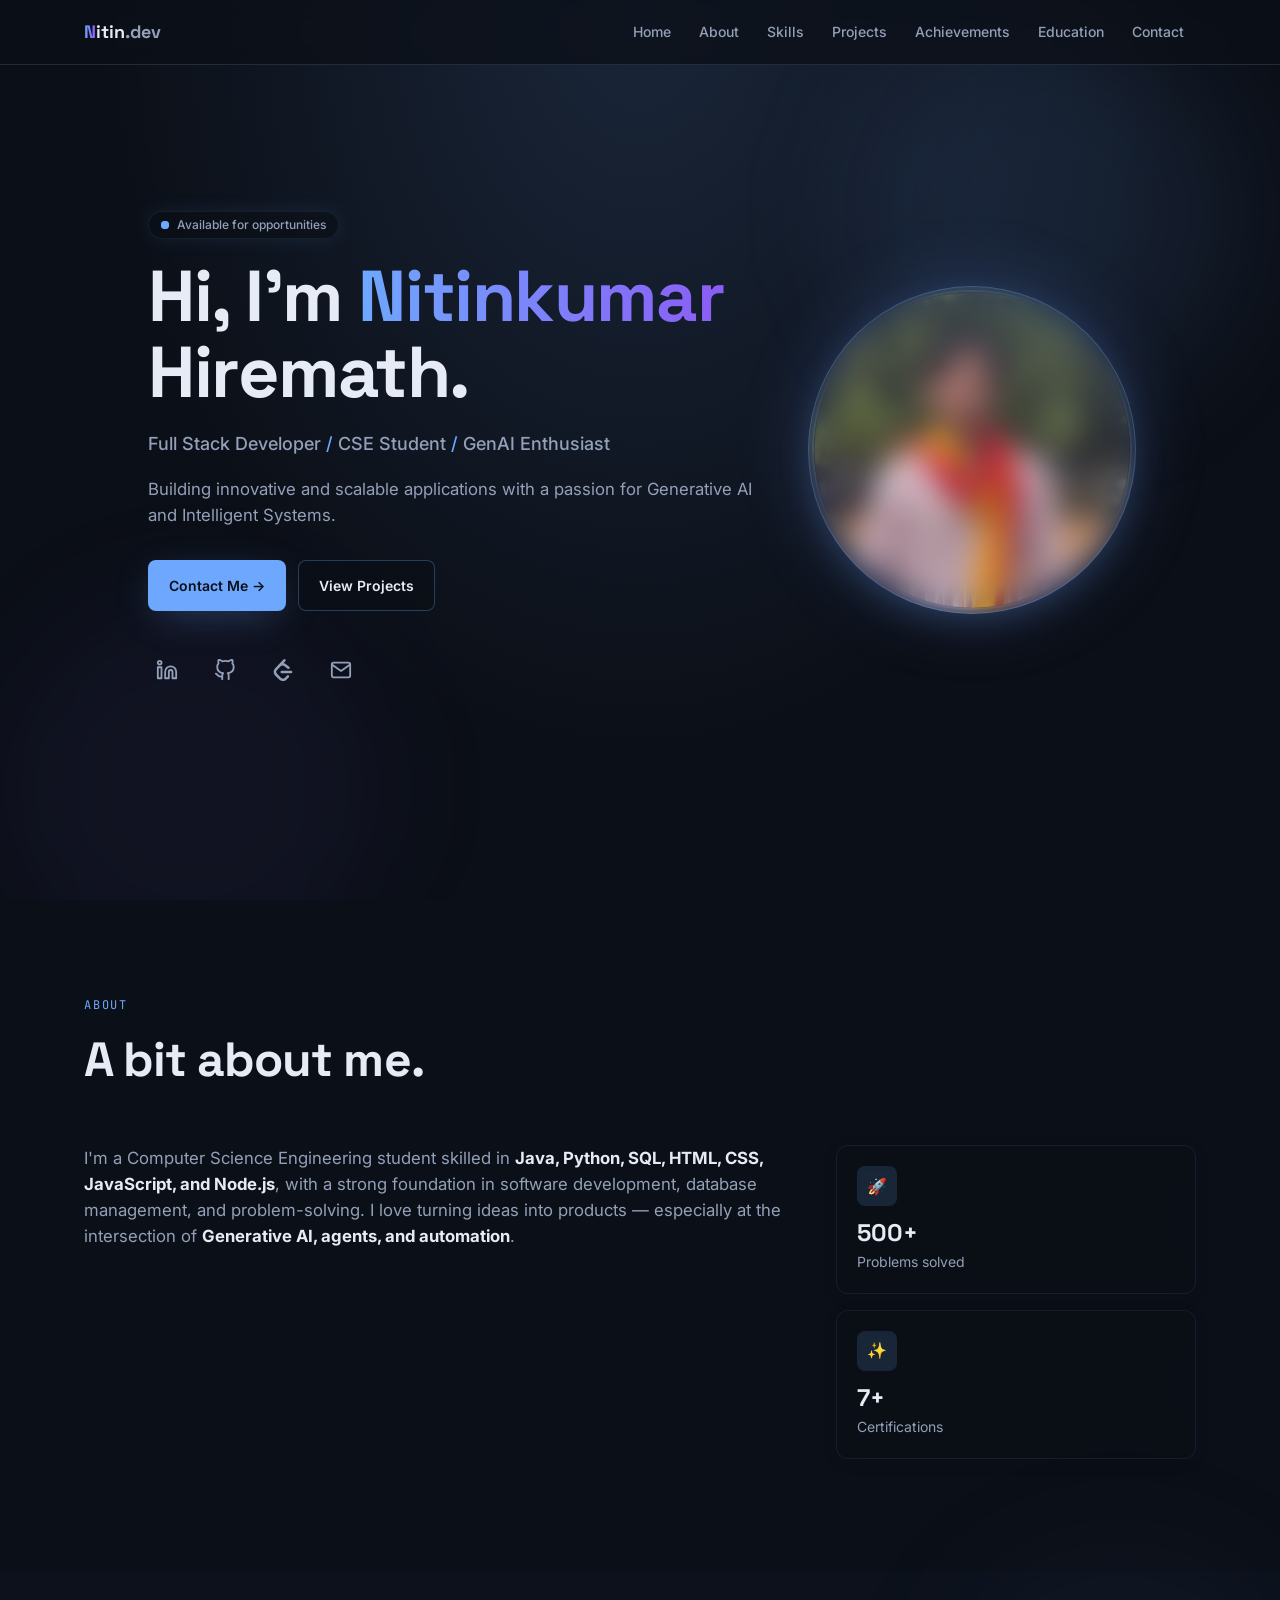
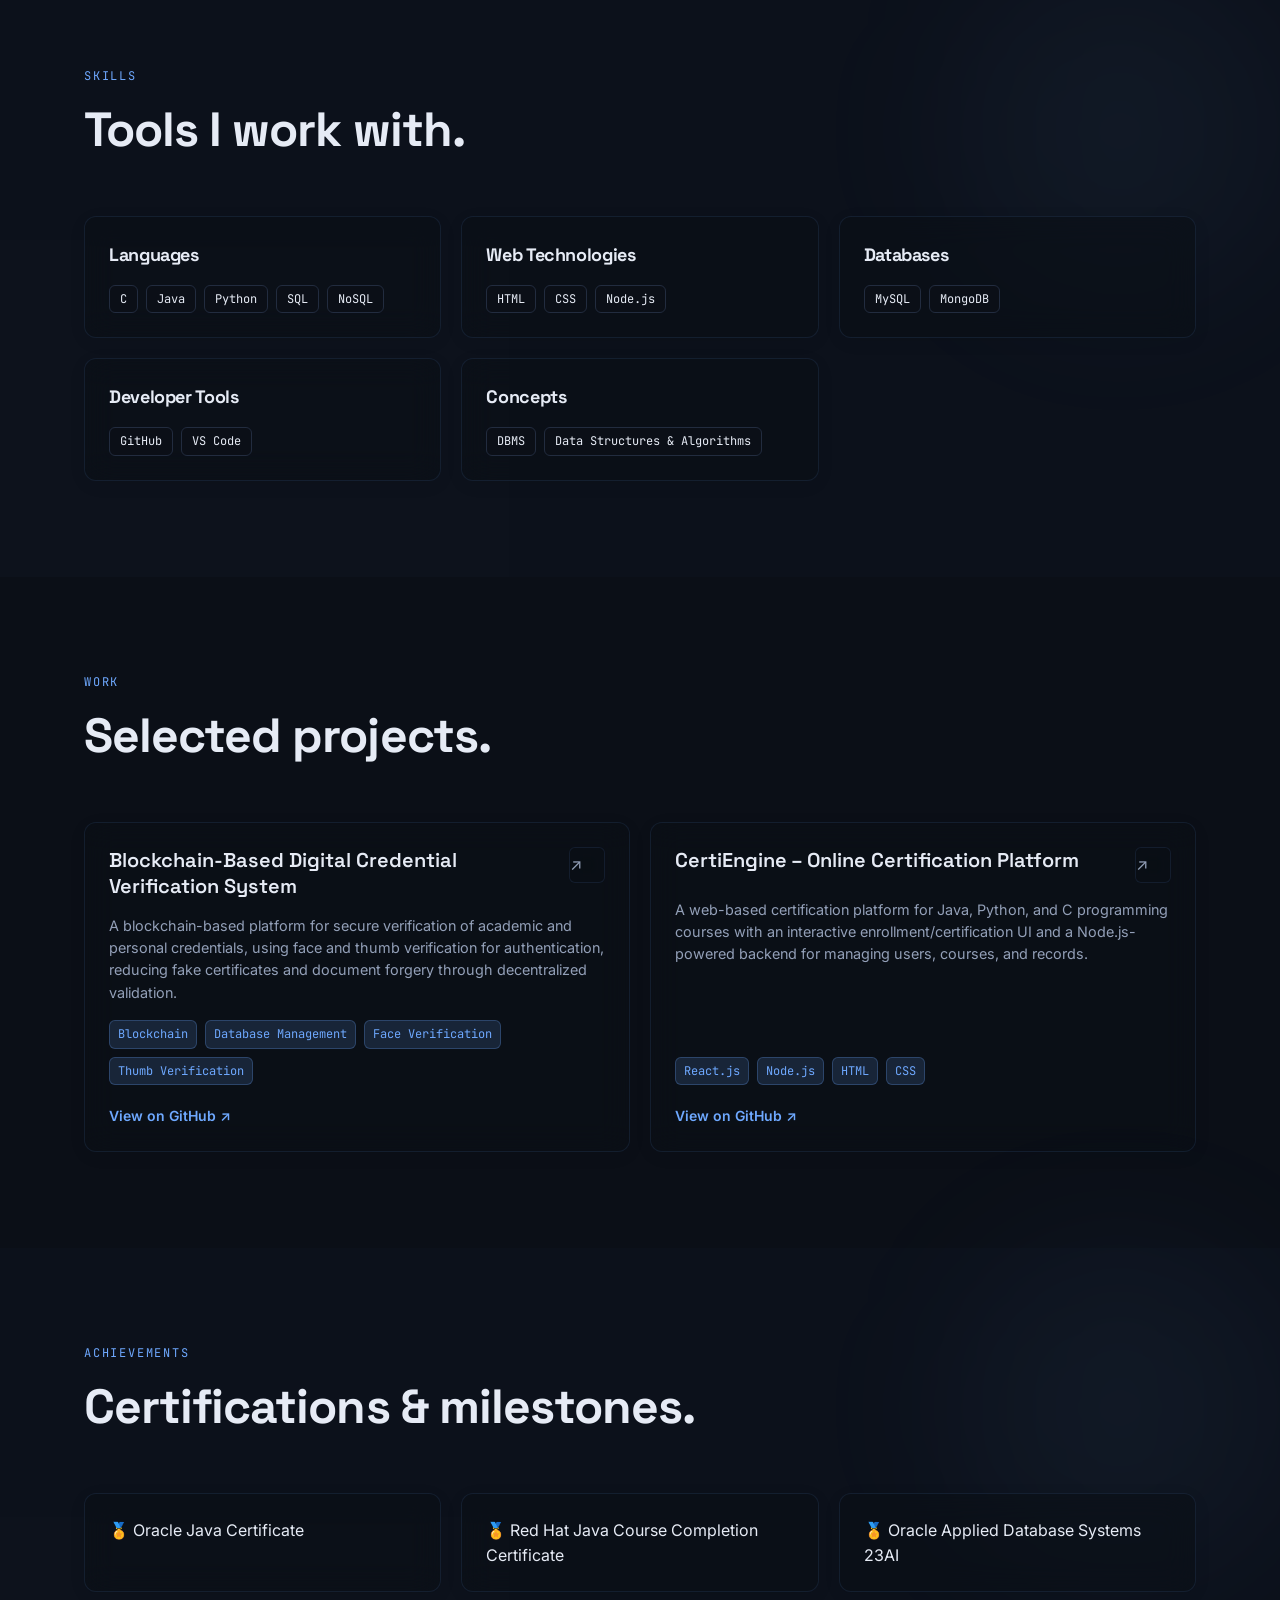
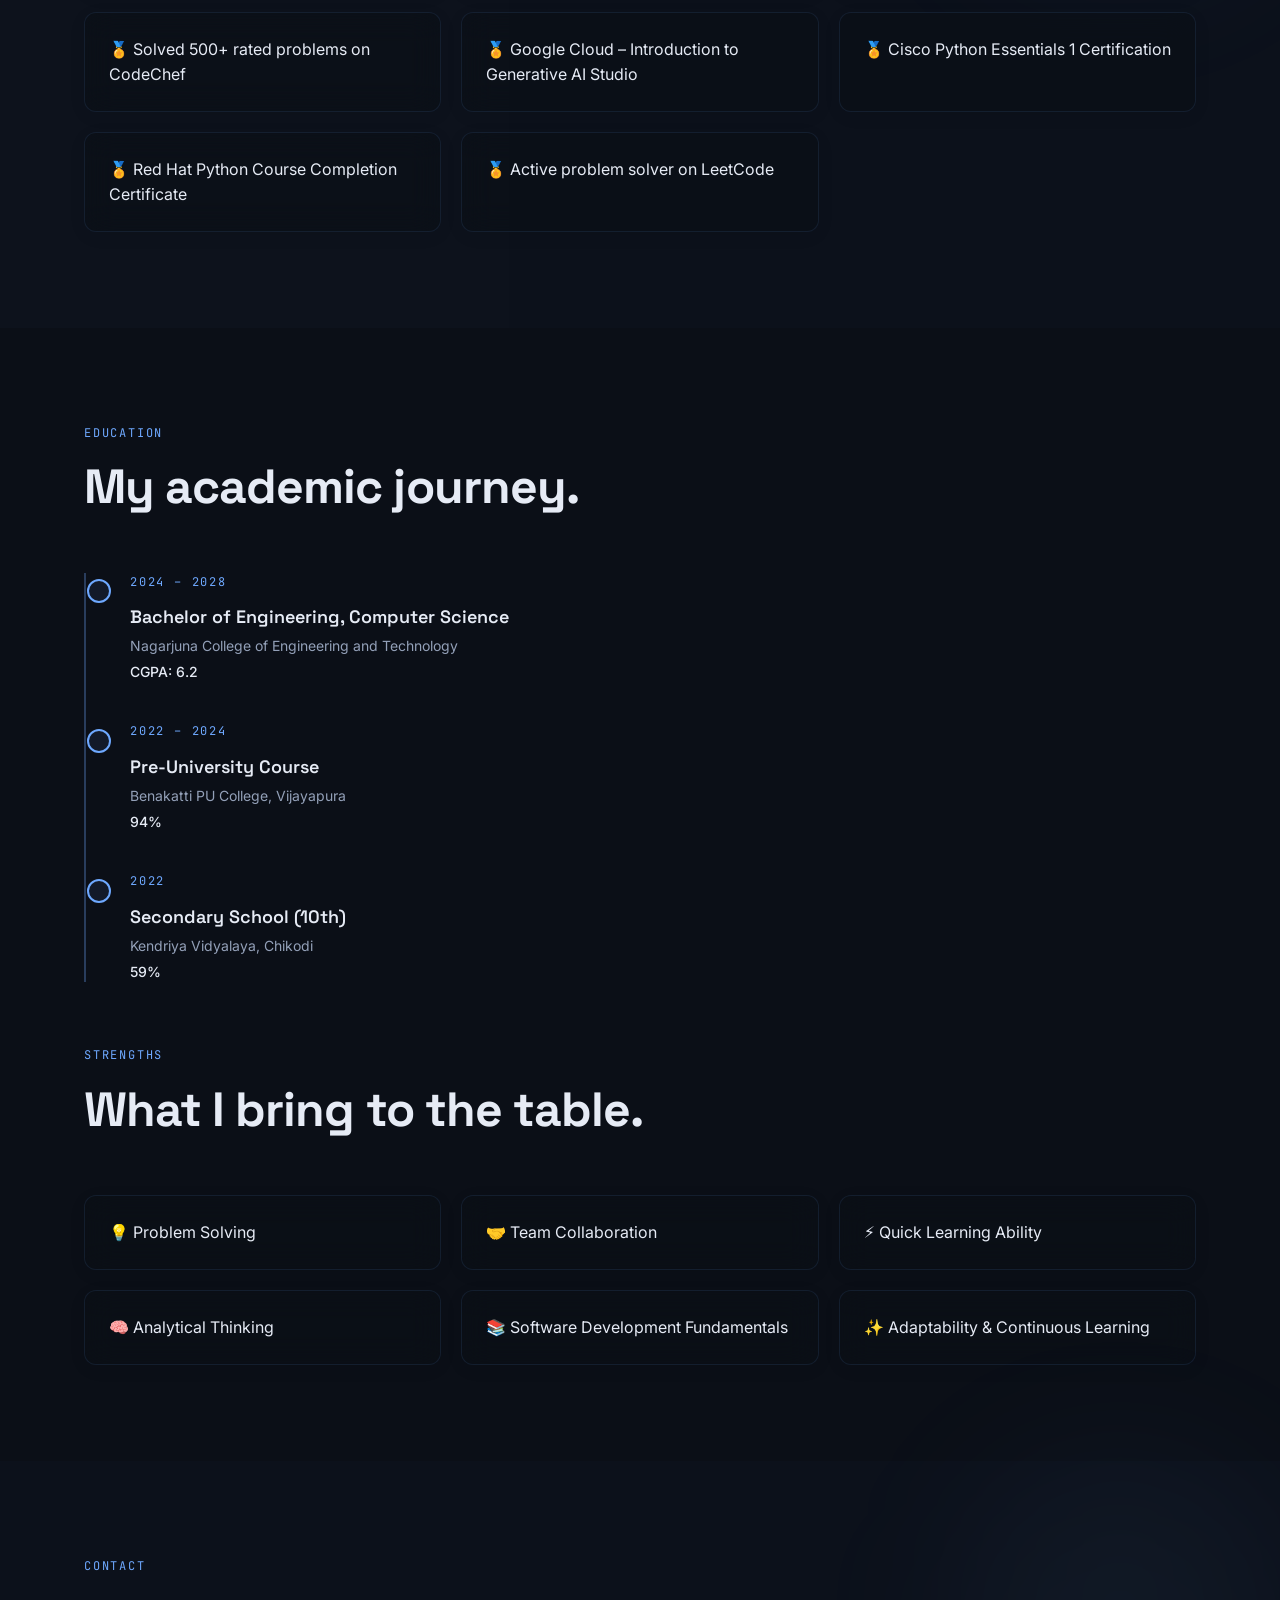
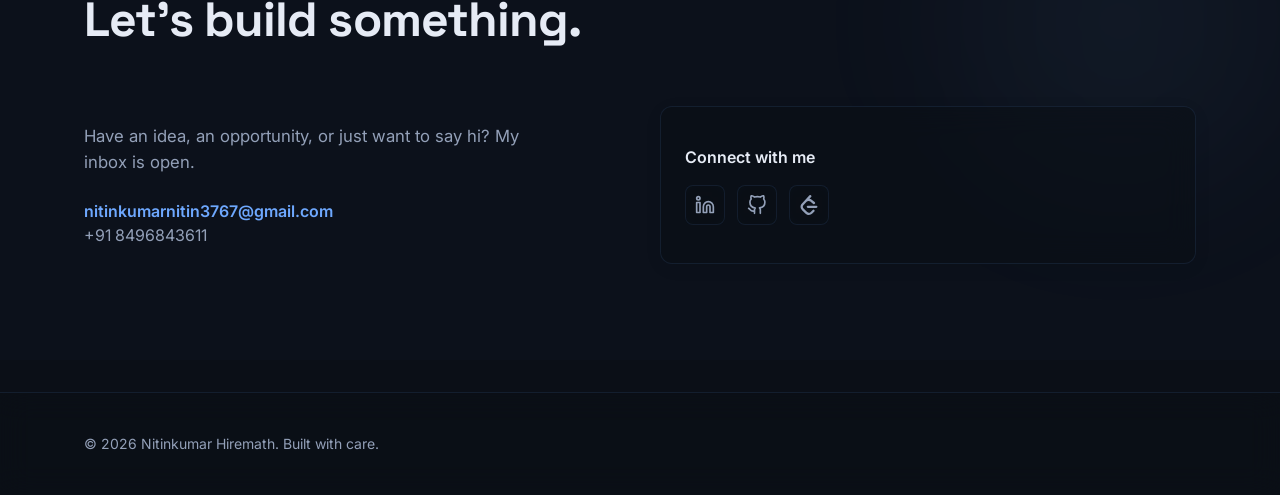
==== index.html @ bd5dca24 "Enhance index.html with premium glassmorphism and animations; consolidate to single static file" ====
<!doctype html>
<html lang="en">
<head>
<meta charset="utf-8" />
<meta name="viewport" content="width=device-width, initial-scale=1" />
<title>Nitinkumar Hiremath — Full Stack & GenAI Developer</title>
<meta name="description" content="Portfolio of Nitinkumar Hiremath: full stack developer, CSE student, building with Generative AI, AI agents, and automation." />
<meta name="author" content="Nitinkumar Hiremath" />
<meta property="og:title" content="Nitinkumar Hiremath — Full Stack & GenAI Developer" />
<meta property="og:description" content="Portfolio of Nitinkumar Hiremath: full stack developer, CSE student, building with Generative AI, AI agents, and automation." />
<meta property="og:type" content="website" />
<meta name="twitter:card" content="summary" />
<link rel="preconnect" href="https://fonts.googleapis.com" />
<link rel="preconnect" href="https://fonts.gstatic.com" crossorigin />
<link rel="stylesheet" href="https://fonts.googleapis.com/css2?family=Inter:wght@400;500;600;700&family=Space+Grotesk:wght@500;600;700&family=JetBrains+Mono:wght@400;500&display=swap" />
<script type="application/ld+json">
{"@context":"https://schema.org","@type":"Person","name":"Nitinkumar Hiremath","jobTitle":"Full Stack Developer","description":"Computer Science Engineering student and full stack developer passionate about Generative AI, AI agents, and automation.","sameAs":["https://github.com/1nc24cs146-cmyk","https://www.linkedin.com/in/nitin-kumar-701157381","https://leetcode.com/u/Nitin_810"]}
</script>
<style>
  :root{--bg:#0b0f17;--surface:#0f1521;--card:#131a28;--border:#222c3f;--text:#e6ebf5;--muted:#93a0b8;--primary:#6ea8fe;--primary-2:#8b5cf6;--shadow-glow:0 10px 40px -10px rgba(110,168,254,.35);--shadow-card:0 1px 2px rgba(0,0,0,.3), 0 4px 20px rgba(0,0,0,.25)}
  *{box-sizing:border-box}
  html,body{margin:0;padding:0;background:var(--bg);color:var(--text);font-family:'Inter',system-ui,sans-serif;line-height:1.55;-webkit-font-smoothing:antialiased}
  a{color:inherit;text-decoration:none}img{max-width:100%;display:block}
  .container{max-width:72rem;margin:0 auto;padding:0 1.25rem}
  .display{font-family:'Space Grotesk',sans-serif;letter-spacing:-.02em}
  .mono{font-family:'JetBrains Mono',monospace}
  .muted{color:var(--muted)}
  .gradient-text{background:linear-gradient(90deg,var(--primary),var(--primary-2));-webkit-background-clip:text;background-clip:text;color:transparent}

  /* ===== ANIMATIONS ===== */
  @keyframes fade-up{from{opacity:0;transform:translateY(20px)}to{opacity:1;transform:translateY(0)}}
  @keyframes slide-up{from{opacity:0;transform:translateY(30px)}to{opacity:1;transform:translateY(0)}}
  @keyframes scale-in{from{opacity:0;transform:scale(0.95)}to{opacity:1;transform:scale(1)}}
  @keyframes glow-pulse{0%,100%{box-shadow:0 10px 40px -10px rgba(110,168,254,0.35)}50%{box-shadow:0 10px 60px -5px rgba(110,168,254,0.5)}}
  @keyframes float{0%,100%{transform:translateY(0px)}50%{transform:translateY(-8px)}}
  @keyframes float-delayed{0%,100%{transform:translateY(0px) translateX(0px)}25%{transform:translateY(-6px) translateX(2px)}50%{transform:translateY(-12px) translateX(0px)}75%{transform:translateY(-6px) translateX(-2px)}}
  .animate-fade-up{animation:fade-up 0.6s ease-out both}
  .animate-slide-up{animation:slide-up 0.7s cubic-bezier(0.23,1,0.32,1) both}
  .animate-scale-in{animation:scale-in 0.5s cubic-bezier(0.23,1,0.32,1)}
  .animate-glow-pulse{animation:glow-pulse 3s ease-in-out infinite}
  .animate-float{animation:float 3s ease-in-out infinite}
  .animate-float-delayed{animation:float-delayed 4s ease-in-out infinite}

  /* ===== GLASSMORPHISM ===== */
  .glass-dark{background:rgba(11,15,23,0.6);backdrop-filter:blur(15px);border:1px solid rgba(110,168,254,0.1)}
  .glass-dark-lg{background:rgba(11,15,23,0.7);backdrop-filter:blur(25px);border:1px solid rgba(110,168,254,0.15)}
  .glass-primary-glow{background:rgba(110,168,254,0.08);backdrop-filter:blur(15px);border:1px solid rgba(110,168,254,0.25)}
  .glass-gradient{background:linear-gradient(135deg,rgba(110,168,254,0.1),rgba(139,92,246,0.05));backdrop-filter:blur(20px);border:1px solid rgba(110,168,254,0.15)}

  /* ===== STAGGER ===== */
  .stagger-1{animation:fade-up 0.6s ease-out 0.1s both}
  .stagger-2{animation:fade-up 0.6s ease-out 0.2s both}
  .stagger-3{animation:fade-up 0.6s ease-out 0.3s both}
  .stagger-4{animation:fade-up 0.6s ease-out 0.4s both}
  .stagger-5{animation:fade-up 0.6s ease-out 0.5s both}
  .stagger-6{animation:fade-up 0.6s ease-out 0.6s both}

  /* Nav */
  header.nav{position:fixed;top:0;left:0;right:0;z-index:50;backdrop-filter:blur(10px);background:rgba(11,15,23,.75);border-bottom:1px solid var(--border);transition:all 0.3s ease}
  header.nav.scrolled{background:rgba(11,15,23,.9);box-shadow:0 10px 40px -10px rgba(110,168,254,.2)}
  .nav-inner{display:flex;align-items:center;justify-content:space-between;height:4rem}
  .brand{font-family:'Space Grotesk',sans-serif;font-weight:700;font-size:1.125rem;transition:color 0.3s}
  .brand .dot{color:var(--muted)}
  nav.links{display:none;gap:.25rem}
  nav.links a{padding:.5rem .75rem;font-size:.875rem;font-weight:500;color:var(--muted);border-radius:.375rem;transition:all .2s}
  nav.links a:hover{color:var(--text);text-shadow:0 0 10px rgba(110,168,254,.3)}
  @media(min-width:768px){nav.links{display:flex}}

  /* Hero */
  section{padding:6rem 0}
  #home{position:relative;min-height:100vh;display:flex;align-items:center;padding-top:6rem;background:radial-gradient(ellipse at top,rgba(110,168,254,.15),transparent 60%);overflow:hidden}
  #home::before{content:"";position:absolute;top:20px;right:40px;width:24rem;height:24rem;background:rgba(110,168,254,.1);border-radius:50%;filter:blur(60px);animation:float 3s ease-in-out infinite}
  #home::after{content:"";position:absolute;bottom:-80px;left:0;width:24rem;height:24rem;background:rgba(139,92,246,.05);border-radius:50%;filter:blur(60px);animation:float-delayed 4s ease-in-out infinite}
  .hero-grid{display:grid;gap:2.5rem;align-items:center;grid-template-columns:1fr;position:relative;z-index:10}
  @media(min-width:768px){.hero-grid{grid-template-columns:1fr auto;gap:3.5rem}}
  .badge{display:inline-flex;align-items:center;gap:.5rem;border:1px solid rgba(110,168,254,.1);background:rgba(11,15,23,.6);padding:.25rem .75rem;border-radius:9999px;font-size:.75rem;font-weight:500;color:var(--muted);margin-bottom:1.25rem;backdrop-filter:blur(10px);box-shadow:0 0 20px rgba(110,168,254,.1);transition:all 0.3s}
  .badge:hover{border-color:rgba(110,168,254,.5);box-shadow:0 0 30px rgba(110,168,254,.2);color:var(--text)}
  .dot-pulse{position:relative;width:.5rem;height:.5rem;border-radius:9999px;background:var(--primary)}
  .dot-pulse::before{content:"";position:absolute;inset:0;border-radius:9999px;background:var(--primary);animation:ping 1.5s cubic-bezier(0,0,.2,1) infinite}
  @keyframes ping{75%,100%{transform:scale(2.5);opacity:0}}
  h1{font-family:'Space Grotesk',sans-serif;font-size:clamp(2.5rem,7vw,4.5rem);font-weight:700;line-height:1.05;letter-spacing:-.02em;margin:0;animation:slide-up 0.7s cubic-bezier(0.23,1,0.32,1) both}
  .tag{margin-top:1.25rem;font-size:1.125rem;color:var(--muted);font-weight:500;animation:fade-up 0.6s ease-out 0.1s both}
  .tag .sep{color:var(--primary)}
  .lede{margin-top:1rem;font-size:1.05rem;color:var(--muted);max-width:38rem;animation:fade-up 0.6s ease-out 0.2s both}
  .cta-row{margin-top:2rem;display:flex;flex-wrap:wrap;gap:.75rem;animation:fade-up 0.6s ease-out 0.3s both}
  .btn{display:inline-flex;align-items:center;gap:.5rem;padding:.85rem 1.25rem;border-radius:.5rem;font-size:.875rem;font-weight:600;transition:all 0.3s;border:1px solid transparent;cursor:pointer}
  .btn-primary{background:var(--primary);color:#0b0f17;box-shadow:var(--shadow-glow);backdrop-filter:blur(10px)}
  .btn-primary:hover{opacity:.9;transform:translateY(-2px);box-shadow:0 15px 50px -10px rgba(110,168,254,.4)}
  .btn-outline{border:1px solid rgba(110,168,254,.3);background:rgba(11,15,23,.6);color:var(--text);backdrop-filter:blur(15px);transition:all 0.3s}
  .btn-outline:hover{background:rgba(11,15,23,.8);border-color:rgba(110,168,254,.6);transform:translateY(-2px);box-shadow:0 0 20px rgba(110,168,254,.15)}
  .socials{margin-top:2.5rem;display:flex;gap:1.25rem;animation:fade-up 0.6s ease-out 0.4s both}
  .socials a{color:var(--muted);transition:all 0.3s;padding:0.5rem;border-radius:0.375rem;display:inline-flex}
  .socials a:hover{color:var(--primary);transform:scale(1.15);box-shadow:0 0 15px rgba(110,168,254,.3)}
  .portrait-wrap{position:relative;display:flex;justify-content:center;animation:float 3s ease-in-out infinite 0.2s}
  .portrait-wrap::before{content:"";position:absolute;inset:-1rem;border-radius:9999px;background:radial-gradient(circle,rgba(110,168,254,.3),rgba(139,92,246,.05));filter:blur(30px);animation:glow-pulse 3s ease-in-out infinite}
  .portrait-wrap::after{content:"";position:absolute;inset:-0.25rem;border-radius:9999px;background:rgba(110,168,254,.08);backdrop-filter:blur(15px);border:1px solid rgba(110,168,254,.25)}
  .portrait{position:relative;width:14rem;height:14rem;border-radius:9999px;object-fit:cover;border:2px solid rgba(110,168,254,.4);box-shadow:var(--shadow-glow);transition:all 0.3s}
  .portrait:hover{border-color:rgba(110,168,254,.7);box-shadow:0 15px 50px -10px rgba(110,168,254,.4)}
  @media(min-width:640px){.portrait{width:16rem;height:16rem}}
  @media(min-width:768px){.portrait{width:20rem;height:20rem}}

  /* Section heading */
  .eyebrow{font-family:'JetBrains Mono',monospace;font-size:.75rem;text-transform:uppercase;letter-spacing:.15em;color:var(--primary);margin:0 0 .5rem}
  h2{font-family:'Space Grotesk',sans-serif;font-size:clamp(1.75rem,4vw,3rem);font-weight:700;letter-spacing:-.02em;margin:0 0 3rem}

  /* Cards / grids */
  .card{border:1px solid rgba(110,168,254,.1);background:rgba(11,15,23,.6);backdrop-filter:blur(15px);border-radius:.75rem;padding:1.5rem;box-shadow:0 4px 20px -4px rgba(0,0,0,.1);transition:all 0.3s}
  .card:hover{transform:translateY(-4px);box-shadow:0 15px 50px -10px rgba(110,168,254,.2);border-color:rgba(110,168,254,.4);background:rgba(11,15,23,.8)}
  .grid{display:grid;gap:1.25rem}
  .grid-2{grid-template-columns:1fr}
  .grid-3{grid-template-columns:1fr}
  @media(min-width:640px){.grid-3{grid-template-columns:1fr 1fr}}
  @media(min-width:1024px){.grid-3{grid-template-columns:1fr 1fr 1fr}}
  @media(min-width:768px){.grid-2{grid-template-columns:1fr 1fr}}
  .about-grid{display:grid;gap:2rem;grid-template-columns:1fr}
  @media(min-width:768px){.about-grid{grid-template-columns:2fr 1fr}}

  .alt{background:rgba(110,168,254,.02);position:relative}
  .alt::before{content:"";position:absolute;top:0;right:0;width:20rem;height:20rem;background:rgba(110,168,254,.05);border-radius:50%;filter:blur(80px);pointer-events:none}
  .stat{border:1px solid rgba(110,168,254,.1);background:rgba(11,15,23,.6);backdrop-filter:blur(15px);border-radius:.75rem;padding:1.25rem;box-shadow:0 4px 20px -4px rgba(0,0,0,.1);margin-bottom:1rem;transition:all 0.3s}
  .stat:hover{transform:translateY(-2px);border-color:rgba(110,168,254,.3);box-shadow:0 10px 30px -5px rgba(110,168,254,.15)}
  .stat-num{font-family:'Space Grotesk',sans-serif;font-size:1.5rem;font-weight:700}
  .icon-box{display:inline-flex;width:2.5rem;height:2.5rem;align-items:center;justify-content:center;border-radius:.5rem;background:rgba(110,168,254,.15);color:var(--primary);margin-bottom:.5rem;transition:all 0.3s}
  .stat:hover .icon-box{transform:scale(1.1);box-shadow:0 0 15px rgba(110,168,254,.3)}
  .chip-row{display:flex;flex-wrap:wrap;gap:.5rem;margin-top:1rem}
  .chip{border:1px solid var(--border);background:var(--bg);padding:.25rem .625rem;border-radius:.375rem;font-family:'JetBrains Mono',monospace;font-size:.75rem;transition:all 0.2s}
  .chip:hover{border-color:rgba(110,168,254,.5);background:rgba(110,168,254,.05)}
  .chip-primary{background:rgba(110,168,254,.15);color:var(--primary);border:1px solid rgba(110,168,254,.25);padding:.25rem .5rem;border-radius:.375rem;font-family:'JetBrains Mono',monospace;font-size:.75rem;transition:all 0.2s}
  .chip-primary:hover{background:rgba(110,168,254,.25);border-color:rgba(110,168,254,.5);transform:scale(1.05)}

  /* Projects */
  .project{display:flex;flex-direction:column;height:100%}
  .project h3{margin:0;font-family:'Space Grotesk',sans-serif;font-size:1.25rem;font-weight:600;line-height:1.3;transition:color 0.3s}
  .card:hover .project h3{color:var(--primary)}
  .project p{color:var(--muted);font-size:.9rem;margin:1rem 0;flex:1}
  .project-header{display:flex;justify-content:space-between;gap:1rem;align-items:flex-start}
  .icon-btn{display:inline-flex;width:2.25rem;height:2.25rem;align-items:center;justify-center;border:1px solid rgba(110,168,254,.1);border-radius:.375rem;color:var(--muted);transition:all 0.3s;flex-shrink:0;background:rgba(11,15,23,.6);backdrop-filter:blur(10px)}
  .icon-btn:hover{color:var(--primary);border-color:rgba(110,168,254,.5);transform:scale(1.15);box-shadow:0 0 15px rgba(110,168,254,.2)}
  .link-out{margin-top:1.25rem;display:inline-flex;align-items:center;gap:.375rem;color:var(--primary);font-weight:600;font-size:.875rem;transition:all 0.3s}
  .link-out:hover{gap:.75rem;text-shadow:0 0 10px rgba(110,168,254,.3)}

  /* Timeline */
  ol.timeline{list-style:none;padding:0 0 0 .75rem;margin:0;border-left:2px solid rgba(110,168,254,.3);transition:border-color 0.3s}
  ol.timeline li{padding-left:2rem;position:relative;margin-bottom:2.5rem;animation:fade-up 0.6s ease-out both}
  ol.timeline li::before{content:"";position:absolute;left:-11px;top:.4rem;width:1.25rem;height:1.25rem;border-radius:9999px;background:rgba(110,168,254,.08);backdrop-filter:blur(10px);border:2px solid var(--primary);box-shadow:var(--shadow-glow);transition:all 0.3s}
  ol.timeline li:hover::before{transform:scale(1.2);box-shadow:0 0 20px rgba(110,168,254,.4)}
  .period{font-family:'JetBrains Mono',monospace;font-size:.75rem;text-transform:uppercase;letter-spacing:.15em;color:var(--primary)}
  ol.timeline h3{margin:.25rem 0;font-family:'Space Grotesk',sans-serif;font-size:1.125rem;font-weight:600;transition:color 0.3s}
  ol.timeline li:hover h3{color:var(--primary)}

  /* Contact */
  .contact-grid{display:grid;gap:2.5rem;grid-template-columns:1fr}
  @media(min-width:768px){.contact-grid{grid-template-columns:1fr 1fr}}
  .field{margin-bottom:1rem}
  .field label{display:block;font-size:.875rem;font-weight:500;margin-bottom:.375rem}
  .field input,.field textarea{width:100%;padding:.625rem .75rem;border:1px solid rgba(110,168,254,.1);border-radius:.375rem;background:rgba(11,15,23,.6);color:var(--text);font:inherit;font-size:.875rem;outline:none;transition:all 0.3s;backdrop-filter:blur(10px)}
  .field input:focus,.field textarea:focus{border-color:rgba(110,168,254,.5);box-shadow:0 0 0 3px rgba(110,168,254,.2);background:rgba(11,15,23,.8)}
  .field textarea{resize:none;min-height:6rem}
  .icon-links{display:flex;gap:.75rem;margin-top:2rem;flex-wrap:wrap}
  .icon-links a{display:inline-flex;width:2.5rem;height:2.5rem;align-items:center;justify-content:center;border:1px solid rgba(110,168,254,.1);border-radius:.5rem;color:var(--muted);transition:all 0.3s;background:rgba(11,15,23,.6);backdrop-filter:blur(10px)}
  .icon-links a:hover{color:var(--primary);border-color:rgba(110,168,254,.5);transform:scale(1.15);box-shadow:0 0 20px rgba(110,168,254,.2)}

  footer{border-top:1px solid rgba(110,168,254,.1);padding:2.5rem 0;margin-top:2rem;background:rgba(11,15,23,.6);backdrop-filter:blur(15px);transition:all 0.3s}
  .foot{display:flex;flex-direction:column;gap:1rem;align-items:center;justify-content:space-between}
  @media(min-width:640px){.foot{flex-direction:row}}
</style>
</head>
<body>

<header class="nav">
  <div class="container nav-inner">
    <a href="#home" class="brand"><span class="gradient-text">N</span>itin<span class="muted">.dev</span></a>
    <nav class="links">
      <a href="#home">Home</a>
      <a href="#about">About</a>
      <a href="#skills">Skills</a>
      <a href="#projects">Projects</a>
      <a href="#achievements">Achievements</a>
      <a href="#education">Education</a>
      <a href="#contact">Contact</a>
    </nav>
  </div>
</header>

<main>

<!-- HERO -->
<section id="home">
  <div class="container hero-grid">
    <div>
      <div class="badge"><span class="dot-pulse"></span> Available for opportunities</div>
      <h1 class="display">Hi, I'm <span class="gradient-text">Nitinkumar</span><br />Hiremath.</h1>
      <p class="tag">Full Stack Developer <span class="sep">/</span> CSE Student <span class="sep">/</span> GenAI Enthusiast</p>
      <p class="lede">Building innovative and scalable applications with a passion for Generative AI and Intelligent Systems.</p>
      <div class="cta-row">
        <a class="btn btn-primary" href="#contact">Contact Me →</a>
        <a class="btn btn-outline" href="#projects">View Projects</a>
      </div>
      <div class="socials">
        <a href="https://www.linkedin.com/in/nitin-kumar-701157381" target="_blank" rel="noopener" aria-label="LinkedIn"><svg width="22" height="22" viewBox="0 0 24 24" fill="none" stroke="currentColor" stroke-width="2" stroke-linecap="round" stroke-linejoin="round"><path d="M16 8a6 6 0 0 1 6 6v7h-4v-7a2 2 0 0 0-4 0v7h-4v-7a6 6 0 0 1 6-6z"/><rect x="2" y="9" width="4" height="12"/><circle cx="4" cy="4" r="2"/></svg></a>
        <a href="https://github.com/1nc24cs146-cmyk" target="_blank" rel="noopener" aria-label="GitHub"><svg width="22" height="22" viewBox="0 0 24 24" fill="none" stroke="currentColor" stroke-width="2" stroke-linecap="round" stroke-linejoin="round"><path d="M9 19c-5 1.5-5-2.5-7-3m14 6v-3.87a3.37 3.37 0 0 0-.94-2.61c3.14-.35 6.44-1.54 6.44-7A5.44 5.44 0 0 0 20 4.77 5.07 5.07 0 0 0 19.91 1S18.73.65 16 2.48a13.38 13.38 0 0 0-7 0C6.27.65 5.09 1 5.09 1A5.07 5.07 0 0 0 5 4.77a5.44 5.44 0 0 0-1.5 3.78c0 5.42 3.3 6.61 6.44 7A3.37 3.37 0 0 0 9 18.13V22"/></svg></a>
        <a href="https://leetcode.com/u/Nitin_810" target="_blank" rel="noopener" aria-label="LeetCode"><svg width="22" height="22" viewBox="0 0 24 24" fill="currentColor"><path d="M13.483 0a1.374 1.374 0 0 0-.961.438L7.116 6.226l-3.854 4.126a5.266 5.266 0 0 0-1.209 2.104 5.35 5.35 0 0 0-.125.513 5.527 5.527 0 0 0 .062 2.362 5.83 5.83 0 0 0 .349 1.017 5.938 5.938 0 0 0 1.271 1.818l4.277 4.193.039.038c2.248 2.165 5.852 2.133 8.063-.074l2.396-2.392c.54-.54.54-1.414.003-1.955a1.378 1.378 0 0 0-1.951-.003l-2.396 2.392a3.021 3.021 0 0 1-4.205.038l-.02-.019-4.276-4.193c-.652-.64-.972-1.469-.948-2.263a2.68 2.68 0 0 1 .066-.523 2.545 2.545 0 0 1 .619-1.164L9.13 8.114c1.058-1.134 3.204-1.27 4.43-.278l3.501 2.831c.593.48 1.461.387 1.94-.207a1.384 1.384 0 0 0-.207-1.943l-3.5-2.831c-.8-.647-1.766-1.045-2.774-1.202l2.015-2.158A1.384 1.384 0 0 0 13.483 0zm-2.866 12.815a1.38 1.38 0 0 0-1.38 1.382 1.38 1.38 0 0 0 1.38 1.382H20.79a1.38 1.38 0 0 0 1.38-1.382 1.38 1.38 0 0 0-1.38-1.382z"/></svg></a>
        <a href="mailto:nitinkumarnitin3767@gmail.com" aria-label="Email"><svg width="22" height="22" viewBox="0 0 24 24" fill="none" stroke="currentColor" stroke-width="2" stroke-linecap="round" stroke-linejoin="round"><path d="M4 4h16c1.1 0 2 .9 2 2v12c0 1.1-.9 2-2 2H4c-1.1 0-2-.9-2-2V6c0-1.1.9-2 2-2z"/><polyline points="22,6 12,13 2,6"/></svg></a>
      </div>
    </div>
    <div class="portrait-wrap">
      <img class="portrait" src="assets/nitin-portrait.jpeg" alt="Portrait of Nitinkumar Hiremath" width="320" height="320" />
    </div>
  </div>
</section>

<!-- ABOUT -->
<section id="about">
  <div class="container">
    <p class="eyebrow">About</p><h2>A bit about me.</h2>
    <div class="about-grid">
      <p style="font-size:1.05rem;color:var(--muted);margin:0">I'm a Computer Science Engineering student skilled in <strong style="color:var(--text)">Java, Python, SQL, HTML, CSS, JavaScript, and Node.js</strong>, with a strong foundation in software development, database management, and problem-solving. I love turning ideas into products — especially at the intersection of <strong style="color:var(--text)">Generative AI, agents, and automation</strong>.</p>
      <div>
        <div class="stat stagger-1"><div class="icon-box">🚀</div><div class="stat-num">500+</div><div class="muted" style="font-size:.875rem">Problems solved</div></div>
        <div class="stat stagger-2"><div class="icon-box">✨</div><div class="stat-num">7+</div><div class="muted" style="font-size:.875rem">Certifications</div></div>
      </div>
    </div>
  </div>
</section>

<!-- SKILLS -->
<section id="skills" class="alt">
  <div class="container">
    <p class="eyebrow">Skills</p><h2>Tools I work with.</h2>
    <div class="grid grid-3">
      <div class="card stagger-1"><h3 class="display" style="margin:0 0 1rem;font-size:1.125rem">Languages</h3><div class="chip-row" style="margin:0"><span class="chip">C</span><span class="chip">Java</span><span class="chip">Python</span><span class="chip">SQL</span><span class="chip">NoSQL</span></div></div>
      <div class="card stagger-2"><h3 class="display" style="margin:0 0 1rem;font-size:1.125rem">Web Technologies</h3><div class="chip-row" style="margin:0"><span class="chip">HTML</span><span class="chip">CSS</span><span class="chip">Node.js</span></div></div>
      <div class="card stagger-3"><h3 class="display" style="margin:0 0 1rem;font-size:1.125rem">Databases</h3><div class="chip-row" style="margin:0"><span class="chip">MySQL</span><span class="chip">MongoDB</span></div></div>
      <div class="card stagger-4"><h3 class="display" style="margin:0 0 1rem;font-size:1.125rem">Developer Tools</h3><div class="chip-row" style="margin:0"><span class="chip">GitHub</span><span class="chip">VS Code</span></div></div>
      <div class="card stagger-5"><h3 class="display" style="margin:0 0 1rem;font-size:1.125rem">Concepts</h3><div class="chip-row" style="margin:0"><span class="chip">DBMS</span><span class="chip">Data Structures &amp; Algorithms</span></div></div>
    </div>
  </div>
</section>

<!-- PROJECTS -->
<section id="projects">
  <div class="container">
    <p class="eyebrow">Work</p><h2>Selected projects.</h2>
    <div class="grid grid-2">
      <article class="card project stagger-1">
        <div class="project-header">
          <h3>Blockchain-Based Digital Credential Verification System</h3>
          <a class="icon-btn" href="https://github.com/1nc24cs146-cmyk" target="_blank" rel="noopener" aria-label="GitHub">↗</a>
        </div>
        <p>A blockchain-based platform for secure verification of academic and personal credentials, using face and thumb verification for authentication, reducing fake certificates and document forgery through decentralized validation.</p>
        <div class="chip-row" style="margin:0"><span class="chip-primary">Blockchain</span><span class="chip-primary">Database Management</span><span class="chip-primary">Face Verification</span><span class="chip-primary">Thumb Verification</span></div>
        <a class="link-out" href="https://github.com/1nc24cs146-cmyk" target="_blank" rel="noopener">View on GitHub ↗</a>
      </article>
      <article class="card project stagger-2">
        <div class="project-header">
          <h3>CertiEngine – Online Certification Platform</h3>
          <a class="icon-btn" href="https://github.com/1nc24cs146-cmyk" target="_blank" rel="noopener" aria-label="GitHub">↗</a>
        </div>
        <p>A web-based certification platform for Java, Python, and C programming courses with an interactive enrollment/certification UI and a Node.js-powered backend for managing users, courses, and records.</p>
        <div class="chip-row" style="margin:0"><span class="chip-primary">React.js</span><span class="chip-primary">Node.js</span><span class="chip-primary">HTML</span><span class="chip-primary">CSS</span></div>
        <a class="link-out" href="https://github.com/1nc24cs146-cmyk" target="_blank" rel="noopener">View on GitHub ↗</a>
      </article>
    </div>
  </div>
</section>

<!-- ACHIEVEMENTS -->
<section id="achievements" class="alt">
  <div class="container">
    <p class="eyebrow">Achievements</p><h2>Certifications &amp; milestones.</h2>
    <div class="grid grid-3">
      <div class="card stagger-1">🏅 Oracle Java Certificate</div>
      <div class="card stagger-2">🏅 Red Hat Java Course Completion Certificate</div>
      <div class="card stagger-3">🏅 Oracle Applied Database Systems 23AI</div>
      <div class="card stagger-4">🏅 Solved 500+ rated problems on CodeChef</div>
      <div class="card stagger-5">🏅 Google Cloud – Introduction to Generative AI Studio</div>
      <div class="card stagger-6">🏅 Cisco Python Essentials 1 Certification</div>
      <div class="card stagger-1">🏅 Red Hat Python Course Completion Certificate</div>
      <a class="card stagger-2" href="https://leetcode.com/u/Nitin_810" target="_blank" rel="noopener">🏅 Active problem solver on LeetCode</a>
    </div>
  </div>
</section>

<!-- EDUCATION -->
<section id="education">
  <div class="container">
    <p class="eyebrow">Education</p><h2>My academic journey.</h2>
    <ol class="timeline">
      <li><p class="period">2024 – 2028</p><h3>Bachelor of Engineering, Computer Science</h3><p class="muted" style="margin:.25rem 0;font-size:.875rem">Nagarjuna College of Engineering and Technology</p><p style="margin:.25rem 0;font-size:.875rem;font-weight:500">CGPA: 6.2</p></li>
      <li><p class="period">2022 – 2024</p><h3>Pre-University Course</h3><p class="muted" style="margin:.25rem 0;font-size:.875rem">Benakatti PU College, Vijayapura</p><p style="margin:.25rem 0;font-size:.875rem;font-weight:500">94%</p></li>
      <li><p class="period">2022</p><h3>Secondary School (10th)</h3><p class="muted" style="margin:.25rem 0;font-size:.875rem">Kendriya Vidyalaya, Chikodi</p><p style="margin:.25rem 0;font-size:.875rem;font-weight:500">59%</p></li>
    </ol>

    <div style="margin-top:4rem">
      <p class="eyebrow">Strengths</p><h2>What I bring to the table.</h2>
      <div class="grid grid-3">
        <div class="card stagger-1">💡 Problem Solving</div>
        <div class="card stagger-2">🤝 Team Collaboration</div>
        <div class="card stagger-3">⚡ Quick Learning Ability</div>
        <div class="card stagger-4">🧠 Analytical Thinking</div>
        <div class="card stagger-5">📚 Software Development Fundamentals</div>
        <div class="card stagger-6">✨ Adaptability &amp; Continuous Learning</div>
      </div>
    </div>
  </div>
</section>

<!-- CONTACT -->
<section id="contact" class="alt">
  <div class="container">
    <p class="eyebrow">Contact</p><h2>Let's build something.</h2>
    <div class="contact-grid">
      <div>
        <p style="font-size:1.05rem;color:var(--muted);max-width:28rem">Have an idea, an opportunity, or just want to say hi? My inbox is open.</p>
        <p style="margin-top:1.5rem"><a href="mailto:nitinkumarnitin3767@gmail.com" style="color:var(--primary);font-weight:600">nitinkumarnitin3767@gmail.com</a><br><span class="muted">+91 8496843611</span></p>
      </div>
      <div class="card glass-dark-lg" style="display:flex;flex-direction:column;gap:1rem;justify-content:center">
        <p style="font-size:1rem;font-weight:600;margin:0">Connect with me</p>
        <div class="icon-links" style="margin:0">
          <a href="https://www.linkedin.com/in/nitin-kumar-701157381" target="_blank" rel="noopener" aria-label="LinkedIn"><svg width="20" height="20" viewBox="0 0 24 24" fill="none" stroke="currentColor" stroke-width="2" stroke-linecap="round" stroke-linejoin="round"><path d="M16 8a6 6 0 0 1 6 6v7h-4v-7a2 2 0 0 0-4 0v7h-4v-7a6 6 0 0 1 6-6z"/><rect x="2" y="9" width="4" height="12"/><circle cx="4" cy="4" r="2"/></svg></a>
          <a href="https://github.com/1nc24cs146-cmyk" target="_blank" rel="noopener" aria-label="GitHub"><svg width="20" height="20" viewBox="0 0 24 24" fill="none" stroke="currentColor" stroke-width="2" stroke-linecap="round" stroke-linejoin="round"><path d="M9 19c-5 1.5-5-2.5-7-3m14 6v-3.87a3.37 3.37 0 0 0-.94-2.61c3.14-.35 6.44-1.54 6.44-7A5.44 5.44 0 0 0 20 4.77 5.07 5.07 0 0 0 19.91 1S18.73.65 16 2.48a13.38 13.38 0 0 0-7 0C6.27.65 5.09 1 5.09 1A5.07 5.07 0 0 0 5 4.77a5.44 5.44 0 0 0-1.5 3.78c0 5.42 3.3 6.61 6.44 7A3.37 3.37 0 0 0 9 18.13V22"/></svg></a>
          <a href="https://leetcode.com/u/Nitin_810" target="_blank" rel="noopener" aria-label="LeetCode"><svg width="20" height="20" viewBox="0 0 24 24" fill="currentColor"><path d="M13.483 0a1.374 1.374 0 0 0-.961.438L7.116 6.226l-3.854 4.126a5.266 5.266 0 0 0-1.209 2.104 5.35 5.35 0 0 0-.125.513 5.527 5.527 0 0 0 .062 2.362 5.83 5.83 0 0 0 .349 1.017 5.938 5.938 0 0 0 1.271 1.818l4.277 4.193.039.038c2.248 2.165 5.852 2.133 8.063-.074l2.396-2.392c.54-.54.54-1.414.003-1.955a1.378 1.378 0 0 0-1.951-.003l-2.396 2.392a3.021 3.021 0 0 1-4.205.038l-.02-.019-4.276-4.193c-.652-.64-.972-1.469-.948-2.263a2.68 2.68 0 0 1 .066-.523 2.545 2.545 0 0 1 .619-1.164L9.13 8.114c1.058-1.134 3.204-1.27 4.43-.278l3.501 2.831c.593.48 1.461.387 1.94-.207a1.384 1.384 0 0 0-.207-1.943l-3.5-2.831c-.8-.647-1.766-1.045-2.774-1.202l2.015-2.158A1.384 1.384 0 0 0 13.483 0zm-2.866 12.815a1.38 1.38 0 0 0-1.38 1.382 1.38 1.38 0 0 0 1.38 1.382H20.79a1.38 1.38 0 0 0 1.38-1.382 1.38 1.38 0 0 0-1.38-1.382z"/></svg></a>
        </div>
      </div>
    </div>
  </div>
</section>

</main>

<footer>
  <div class="container foot">
    <p class="muted" style="font-size:.875rem;margin:0">© <span id="yr"></span> Nitinkumar Hiremath. Built with care.</p>
  </div>
</footer>

<script>document.getElementById('yr').textContent = new Date().getFullYear();document.addEventListener('scroll', () => { const nav = document.querySelector('header.nav'); nav.classList.toggle('scrolled', window.scrollY > 8); });</script>
</body>
</html>
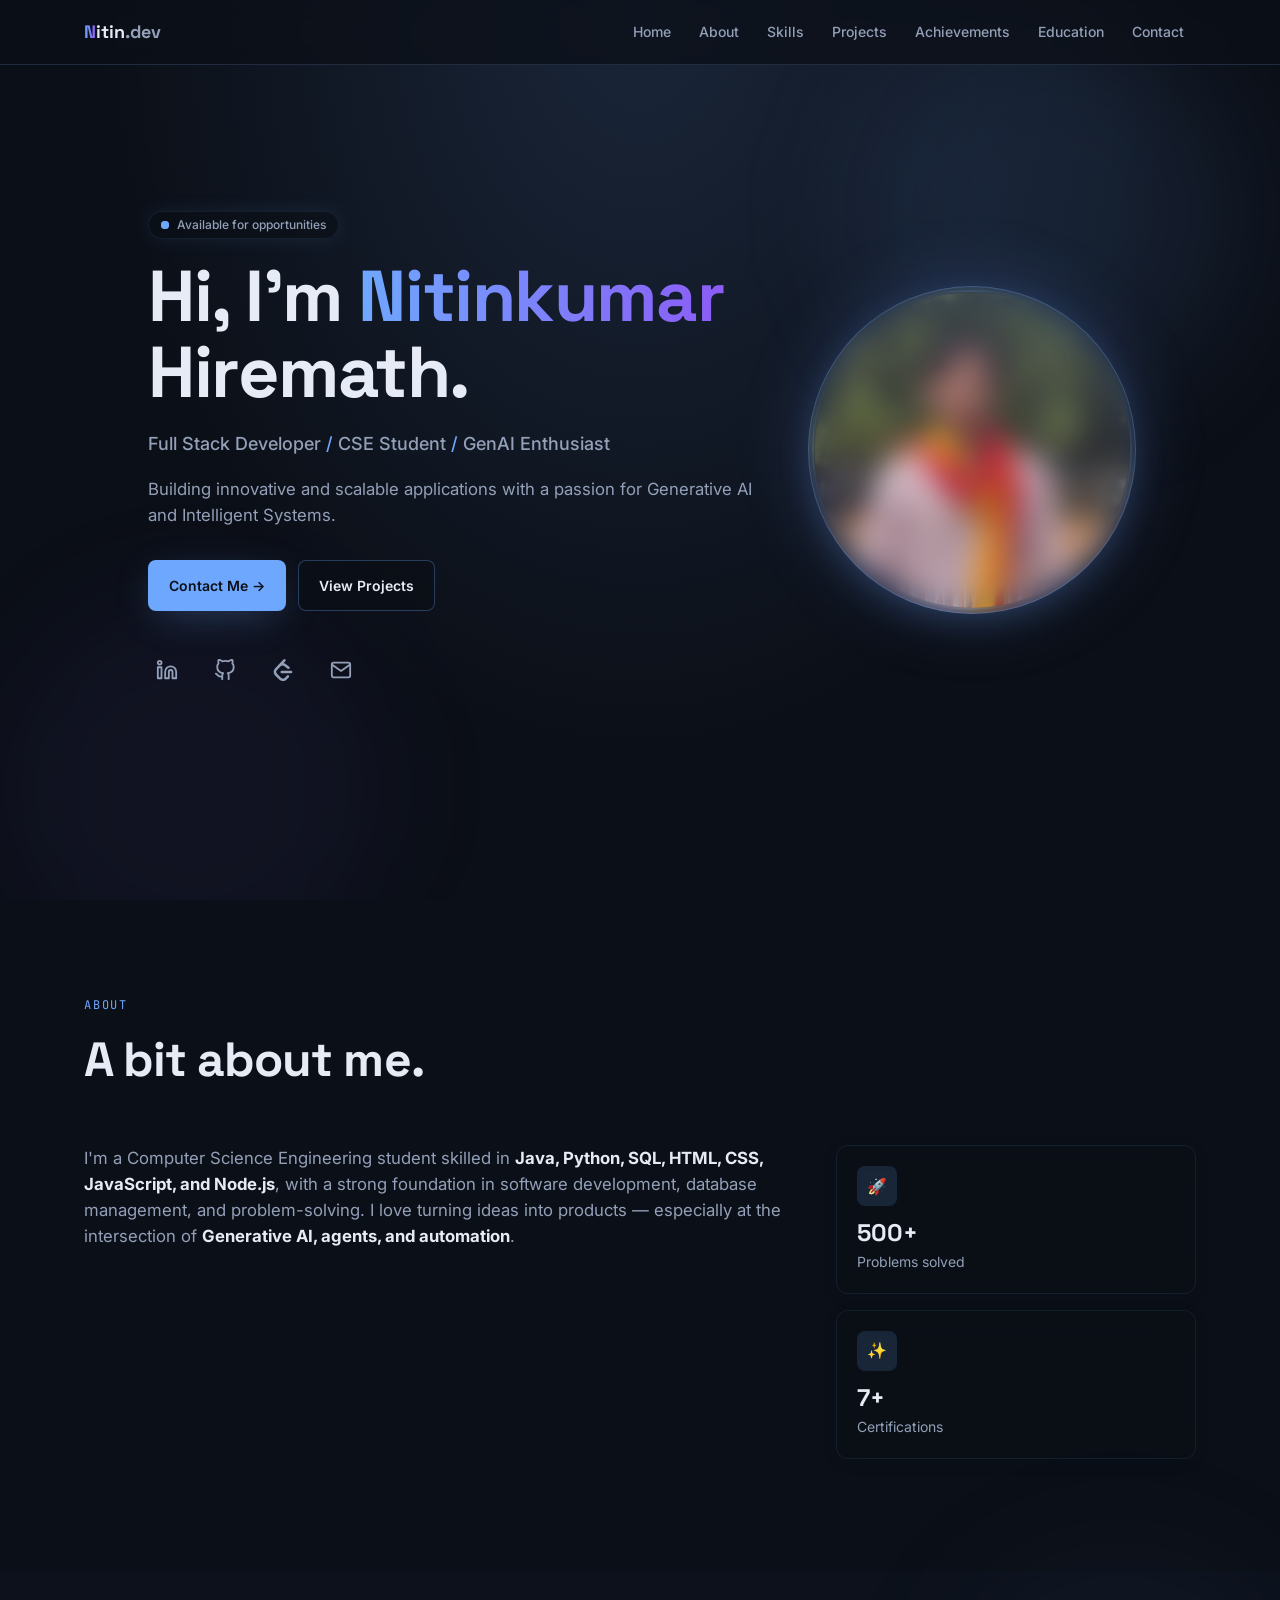
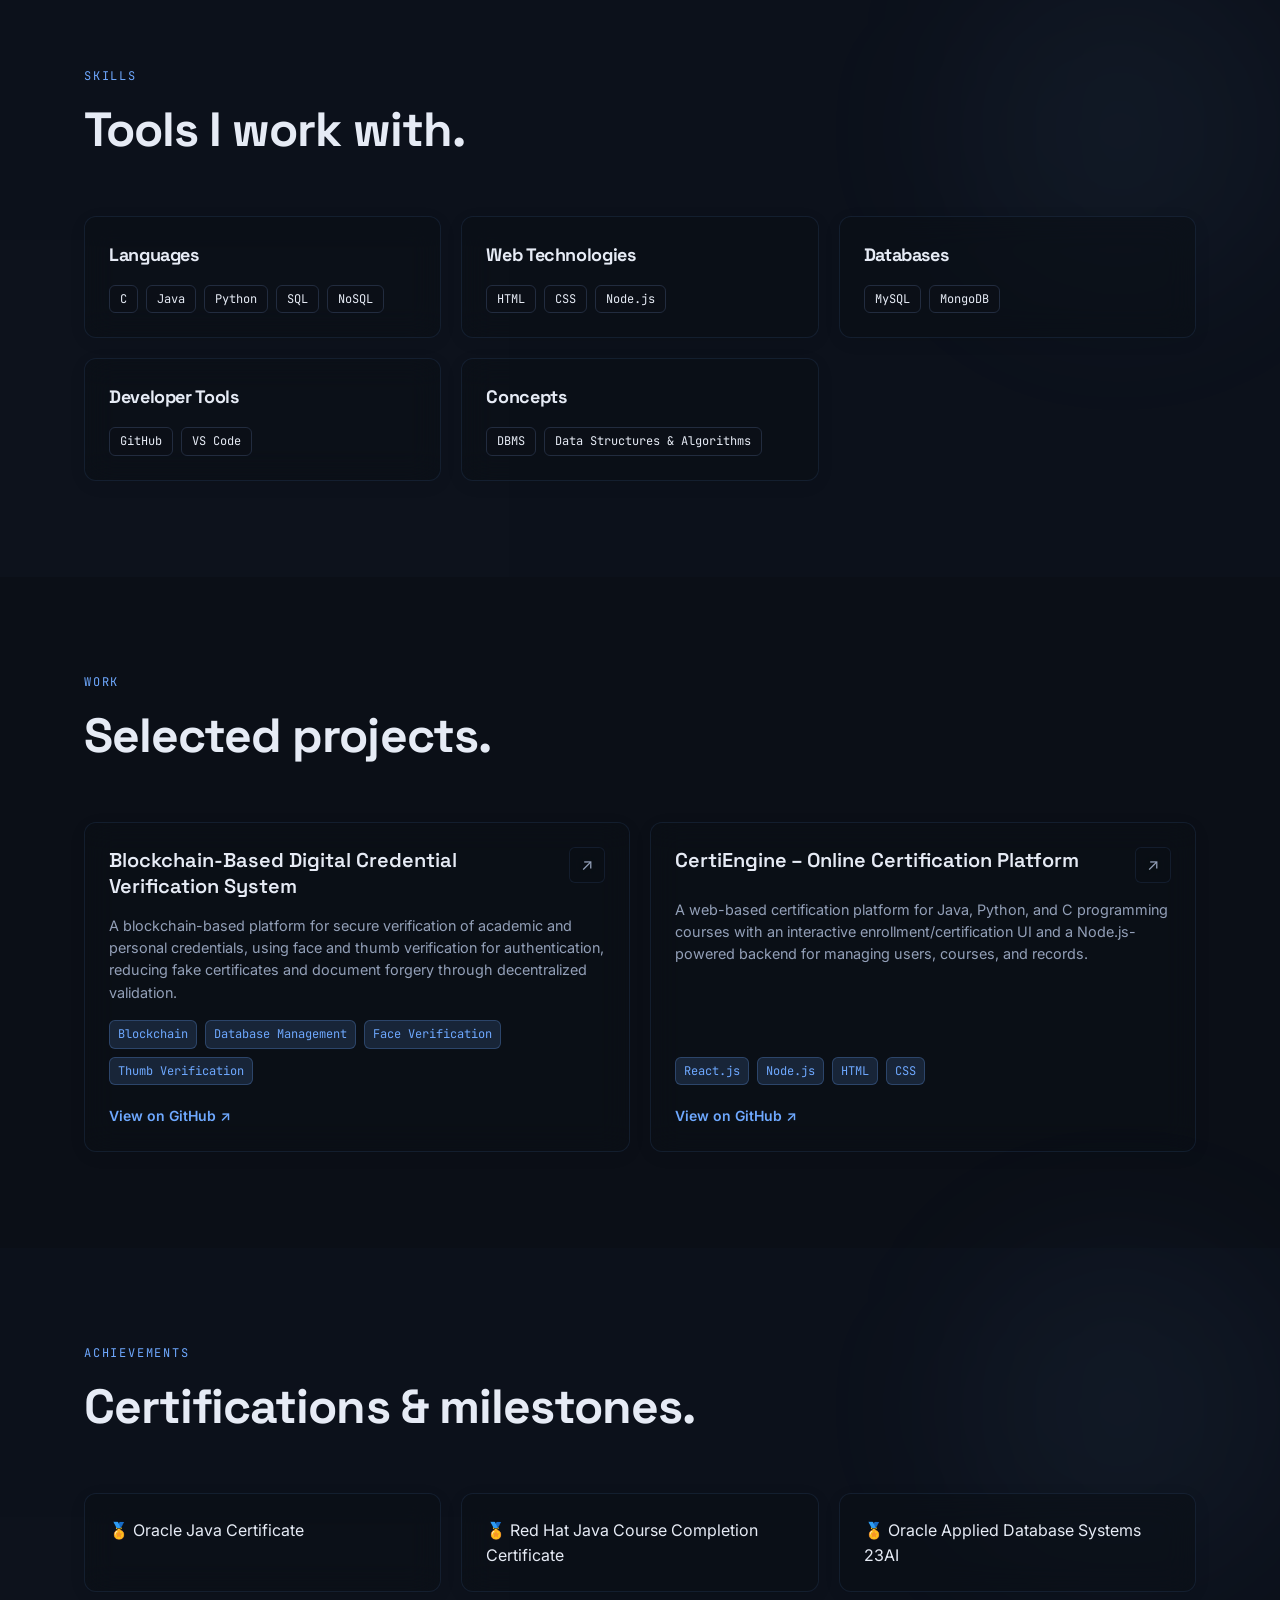
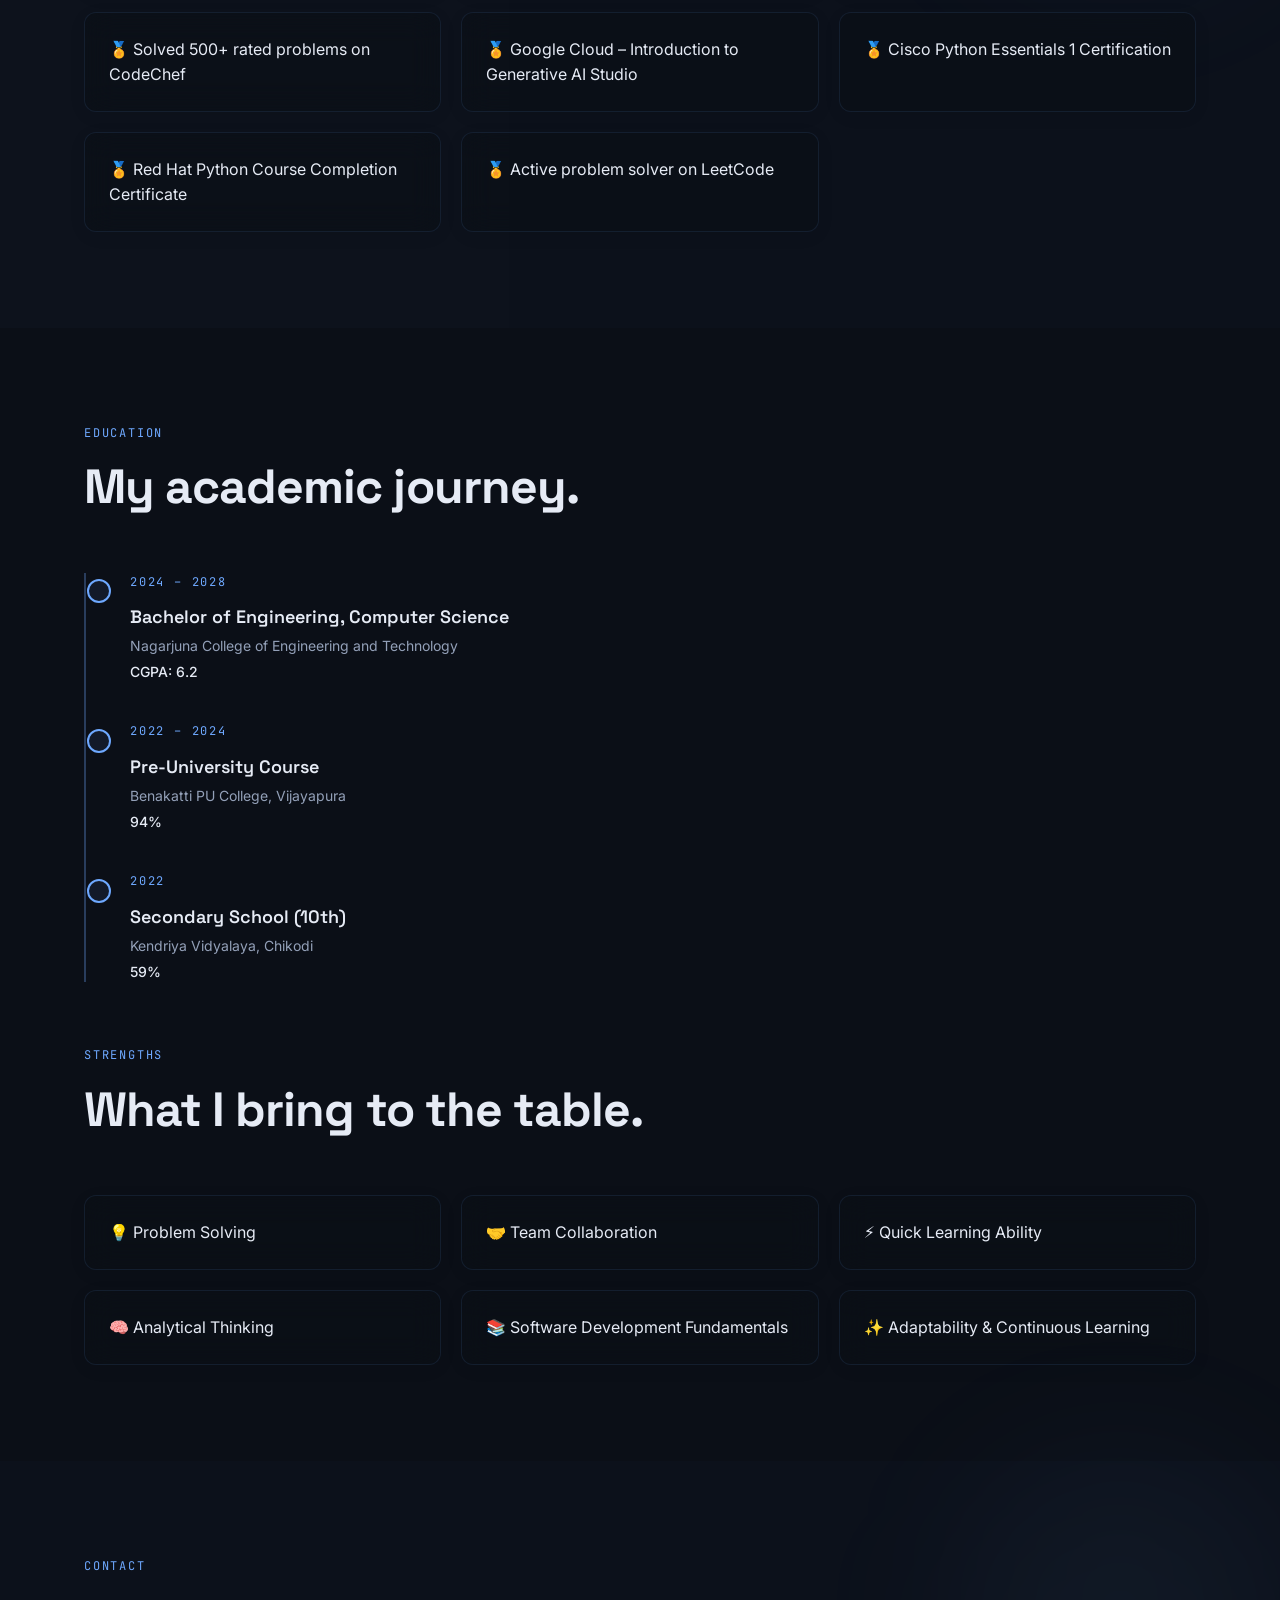
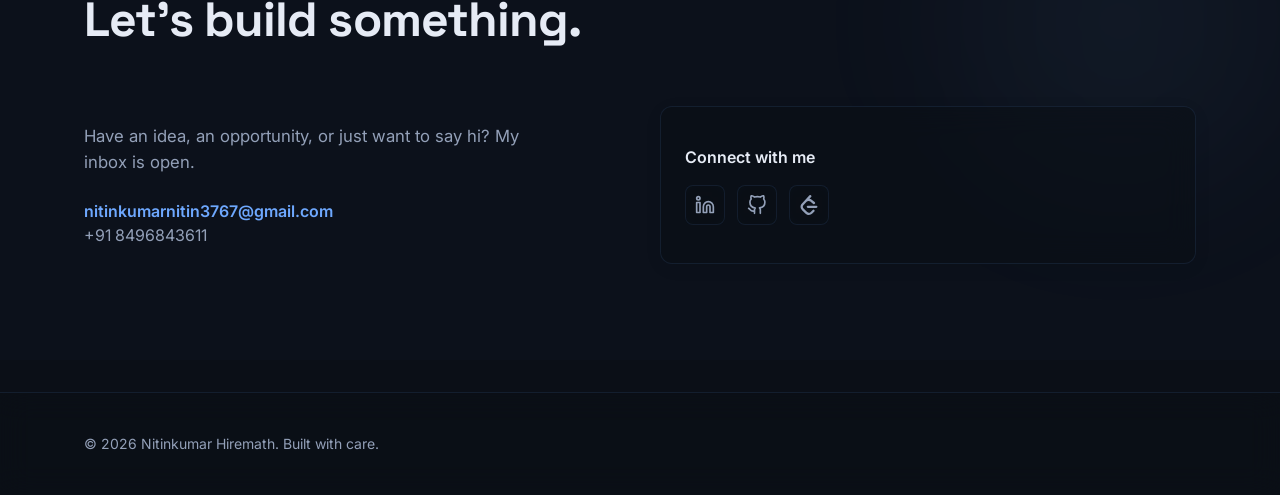
==== commit 8fc6ed75: "Intial" ====
--- a/index.html
+++ b/index.html
@@ -94,7 +94,7 @@
   .portrait-wrap{position:relative;display:flex;justify-content:center;animation:float 3s ease-in-out infinite 0.2s}
   .portrait-wrap::before{content:"";position:absolute;inset:-1rem;border-radius:9999px;background:radial-gradient(circle,rgba(110,168,254,.3),rgba(139,92,246,.05));filter:blur(30px);animation:glow-pulse 3s ease-in-out infinite}
   .portrait-wrap::after{content:"";position:absolute;inset:-0.25rem;border-radius:9999px;background:rgba(110,168,254,.08);backdrop-filter:blur(15px);border:1px solid rgba(110,168,254,.25)}
-  .portrait{position:relative;width:14rem;height:14rem;border-radius:9999px;object-fit:cover;border:2px solid rgba(110,168,254,.4);box-shadow:var(--shadow-glow);transition:all 0.3s}
+  .portrait{position:relative;width:14rem;height:14rem;border-radius:9999px;background-image:url("assets/nitin-portrait.jpeg");background-size:cover;background-position:center;background-repeat:no-repeat;border:2px solid rgba(110,168,254,.4);box-shadow:var(--shadow-glow);transition:all 0.3s}
   .portrait:hover{border-color:rgba(110,168,254,.7);box-shadow:0 15px 50px -10px rgba(110,168,254,.4)}
   @media(min-width:640px){.portrait{width:16rem;height:16rem}}
   @media(min-width:768px){.portrait{width:20rem;height:20rem}}
@@ -134,7 +134,7 @@
   .card:hover .project h3{color:var(--primary)}
   .project p{color:var(--muted);font-size:.9rem;margin:1rem 0;flex:1}
   .project-header{display:flex;justify-content:space-between;gap:1rem;align-items:flex-start}
-  .icon-btn{display:inline-flex;width:2.25rem;height:2.25rem;align-items:center;justify-center;border:1px solid rgba(110,168,254,.1);border-radius:.375rem;color:var(--muted);transition:all 0.3s;flex-shrink:0;background:rgba(11,15,23,.6);backdrop-filter:blur(10px)}
+  .icon-btn{display:inline-flex;width:2.25rem;height:2.25rem;align-items:center;justify-content:center;border:1px solid rgba(110,168,254,.1);border-radius:.375rem;color:var(--muted);transition:all 0.3s;flex-shrink:0;background:rgba(11,15,23,.6);backdrop-filter:blur(10px)}
   .icon-btn:hover{color:var(--primary);border-color:rgba(110,168,254,.5);transform:scale(1.15);box-shadow:0 0 15px rgba(110,168,254,.2)}
   .link-out{margin-top:1.25rem;display:inline-flex;align-items:center;gap:.375rem;color:var(--primary);font-weight:600;font-size:.875rem;transition:all 0.3s}
   .link-out:hover{gap:.75rem;text-shadow:0 0 10px rgba(110,168,254,.3)}
@@ -204,7 +204,7 @@
       </div>
     </div>
     <div class="portrait-wrap">
-      <img class="portrait" src="assets/nitin-portrait.jpeg" alt="Portrait of Nitinkumar Hiremath" width="320" height="320" />
+      <div class="portrait" role="img" aria-label="Portrait of Nitinkumar Hiremath"></div>
     </div>
   </div>
 </section>
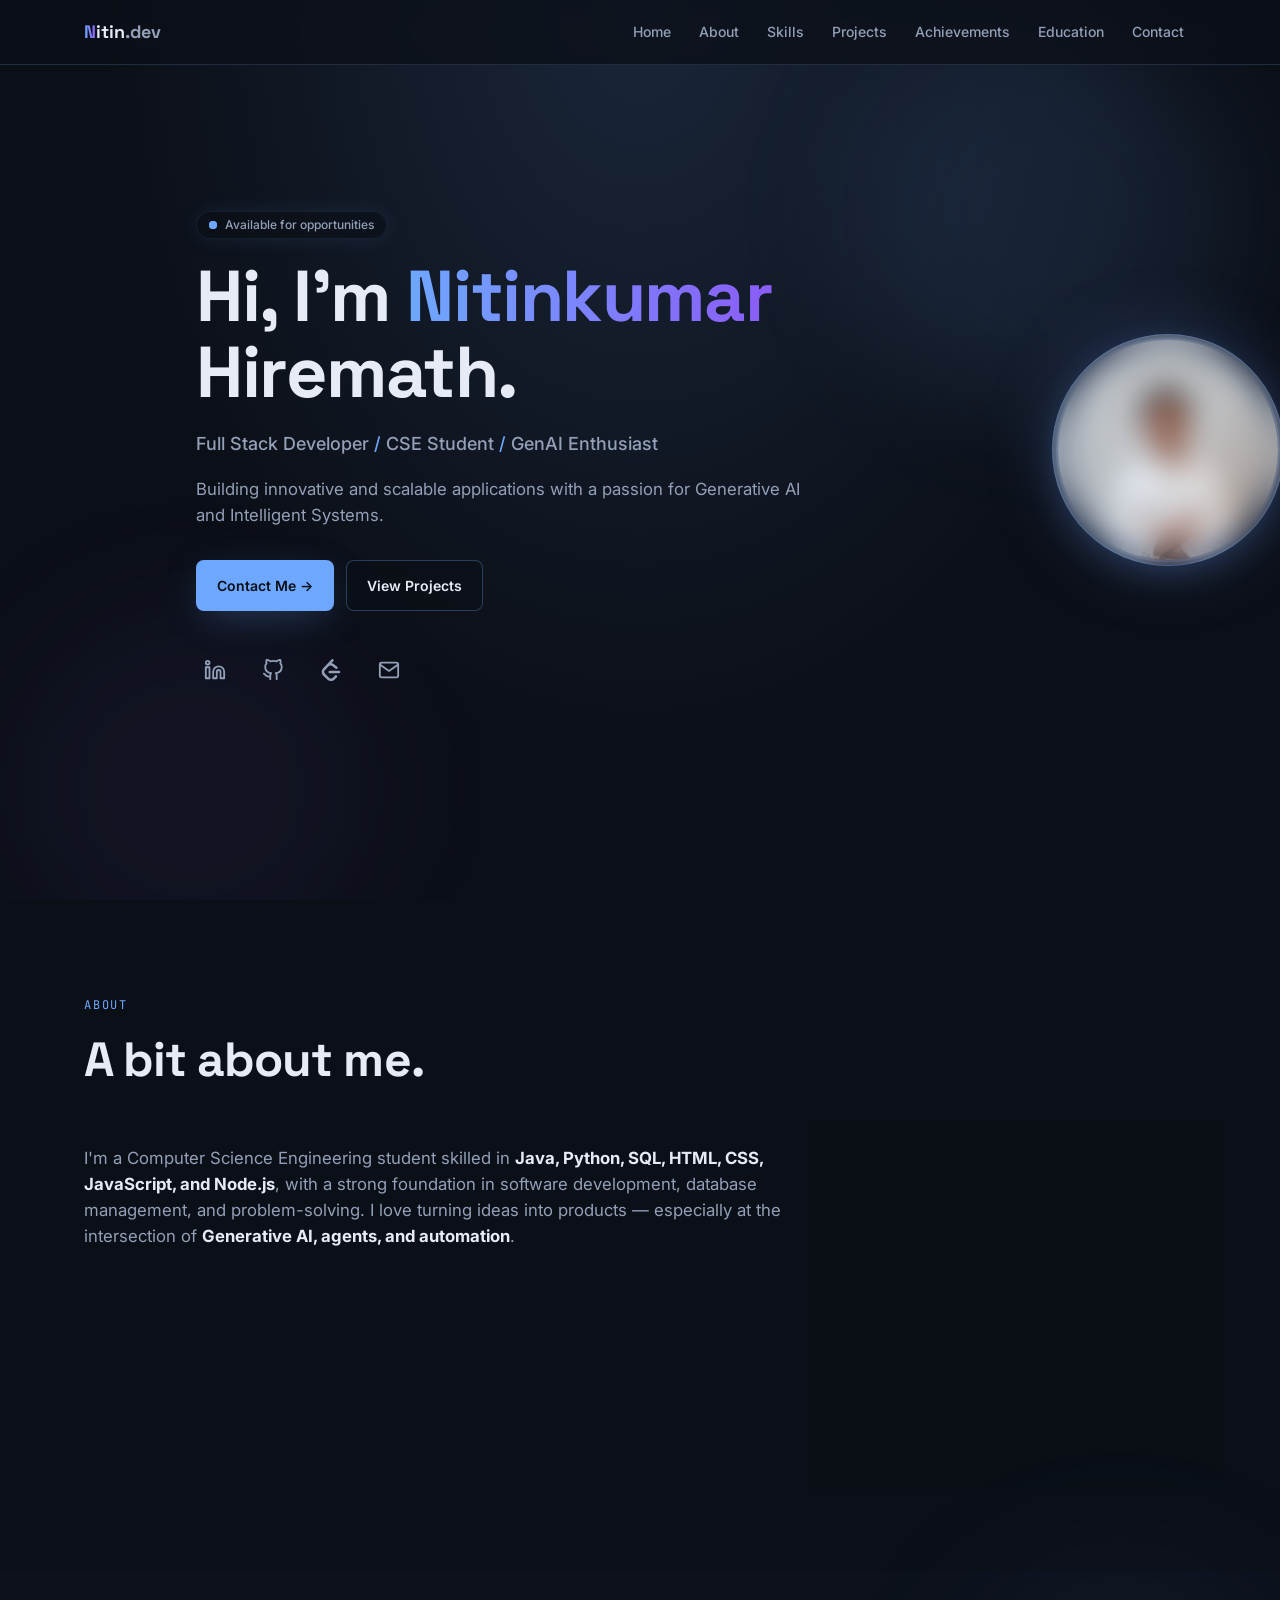
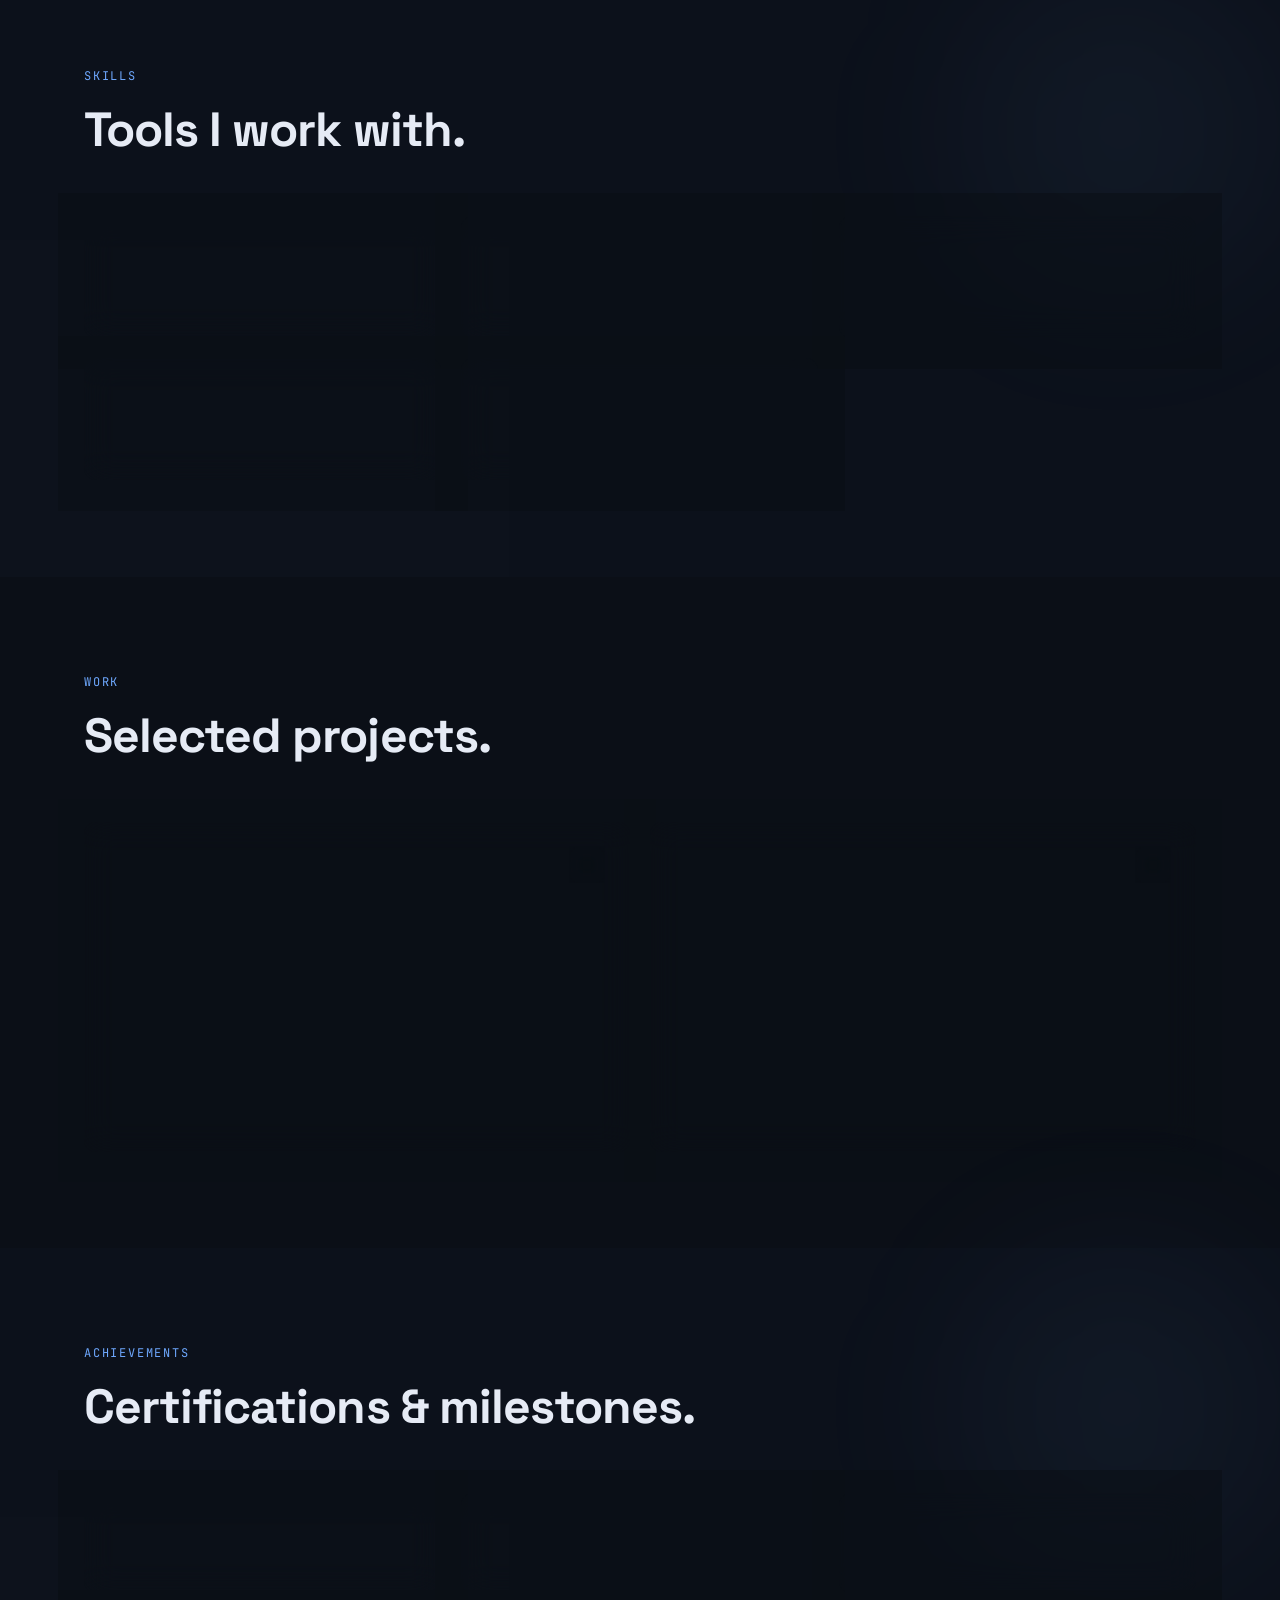
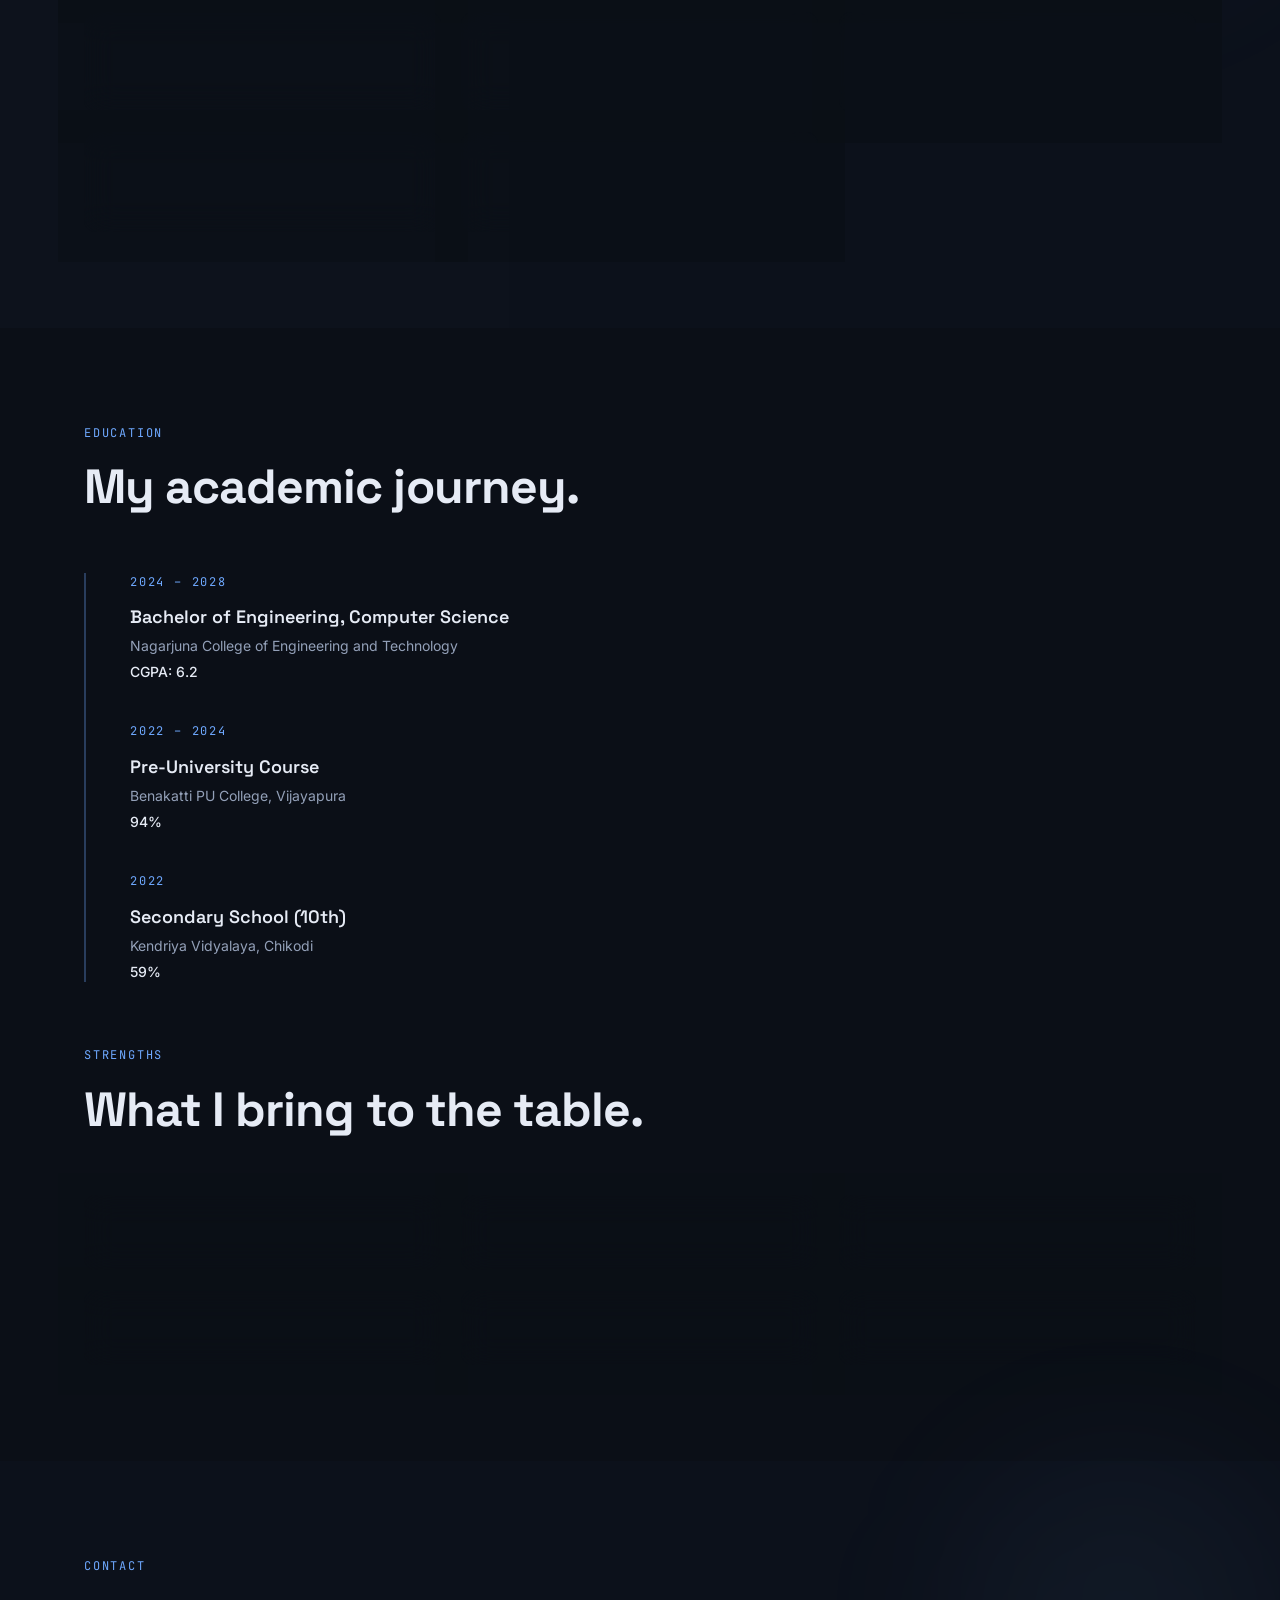
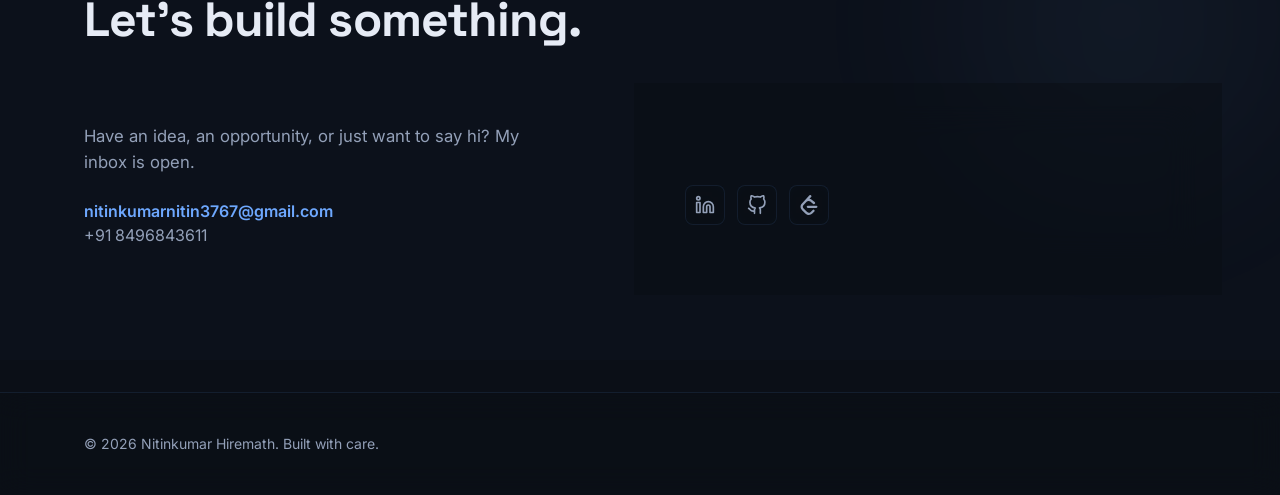
==== commit 78a9d88d: "Update hero intro portrait with new intro-protrait image" ====
--- a/index.html
+++ b/index.html
@@ -94,10 +94,9 @@
   .portrait-wrap{position:relative;display:flex;justify-content:center;animation:float 3s ease-in-out infinite 0.2s}
   .portrait-wrap::before{content:"";position:absolute;inset:-1rem;border-radius:9999px;background:radial-gradient(circle,rgba(110,168,254,.3),rgba(139,92,246,.05));filter:blur(30px);animation:glow-pulse 3s ease-in-out infinite}
   .portrait-wrap::after{content:"";position:absolute;inset:-0.25rem;border-radius:9999px;background:rgba(110,168,254,.08);backdrop-filter:blur(15px);border:1px solid rgba(110,168,254,.25)}
-  .portrait{position:relative;width:14rem;height:14rem;border-radius:9999px;background-image:url("assets/nitin-portrait.jpeg");background-size:cover;background-position:center;background-repeat:no-repeat;border:2px solid rgba(110,168,254,.4);box-shadow:var(--shadow-glow);transition:all 0.3s}
+  .portrait{position:relative;width:14rem;height:14rem;border-radius:9999px;object-fit:cover;border:2px solid rgba(110,168,254,.4);box-shadow:var(--shadow-glow);transition:all 0.3s}
   .portrait:hover{border-color:rgba(110,168,254,.7);box-shadow:0 15px 50px -10px rgba(110,168,254,.4)}
-  @media(min-width:640px){.portrait{width:16rem;height:16rem}}
-  @media(min-width:768px){.portrait{width:20rem;height:20rem}}
+  
 
   /* Section heading */
   .eyebrow{font-family:'JetBrains Mono',monospace;font-size:.75rem;text-transform:uppercase;letter-spacing:.15em;color:var(--primary);margin:0 0 .5rem}
@@ -114,6 +113,7 @@
   @media(min-width:768px){.grid-2{grid-template-columns:1fr 1fr}}
   .about-grid{display:grid;gap:2rem;grid-template-columns:1fr}
   @media(min-width:768px){.about-grid{grid-template-columns:2fr 1fr}}
+  
 
   .alt{background:rgba(110,168,254,.02);position:relative}
   .alt::before{content:"";position:absolute;top:0;right:0;width:20rem;height:20rem;background:rgba(110,168,254,.05);border-radius:50%;filter:blur(80px);pointer-events:none}
@@ -203,9 +203,9 @@
         <a href="mailto:nitinkumarnitin3767@gmail.com" aria-label="Email"><svg width="22" height="22" viewBox="0 0 24 24" fill="none" stroke="currentColor" stroke-width="2" stroke-linecap="round" stroke-linejoin="round"><path d="M4 4h16c1.1 0 2 .9 2 2v12c0 1.1-.9 2-2 2H4c-1.1 0-2-.9-2-2V6c0-1.1.9-2 2-2z"/><polyline points="22,6 12,13 2,6"/></svg></a>
       </div>
     </div>
-    <div class="portrait-wrap">
-      <div class="portrait" role="img" aria-label="Portrait of Nitinkumar Hiremath"></div>
-    </div>
+  </div>
+  <div class="portrait-wrap">
+    <img class="portrait" src="assets/intro-protrait.jpeg" alt="Portrait of Nitinkumar Hiremath" />
   </div>
 </section>
 
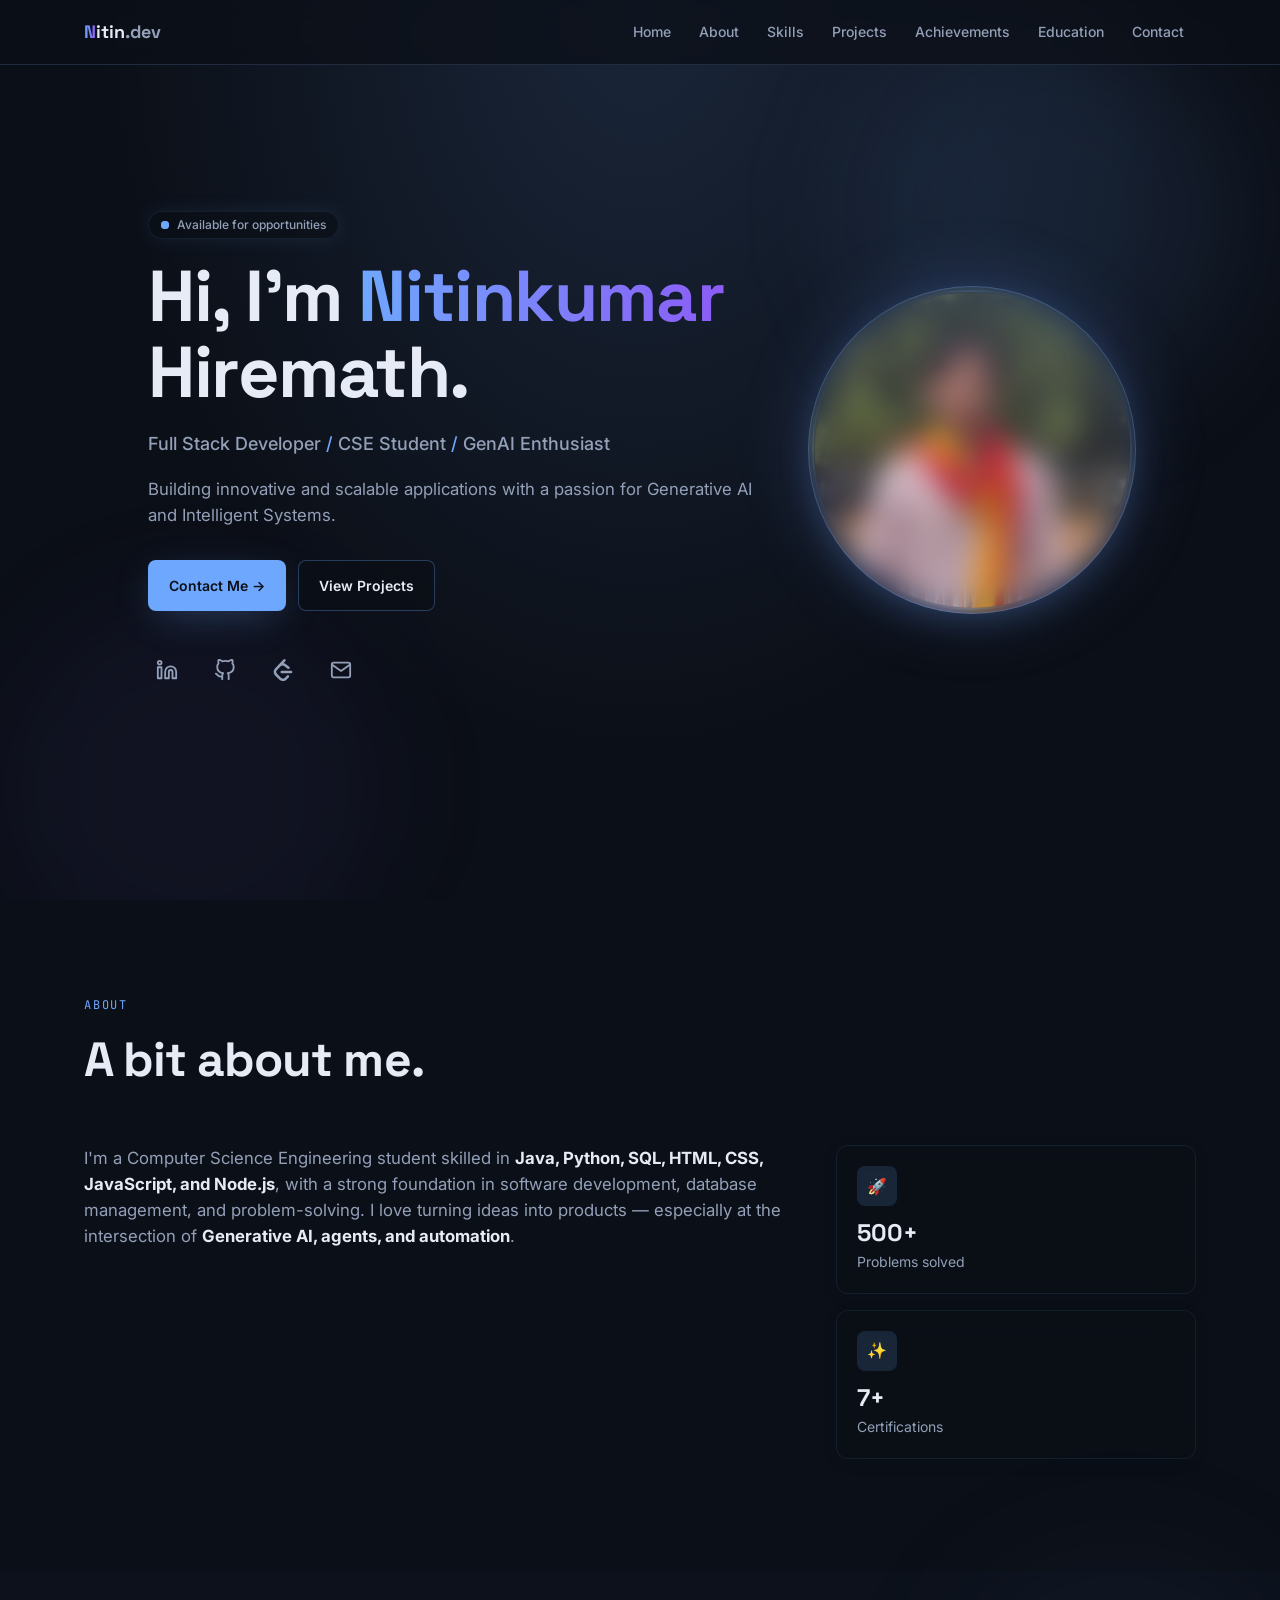
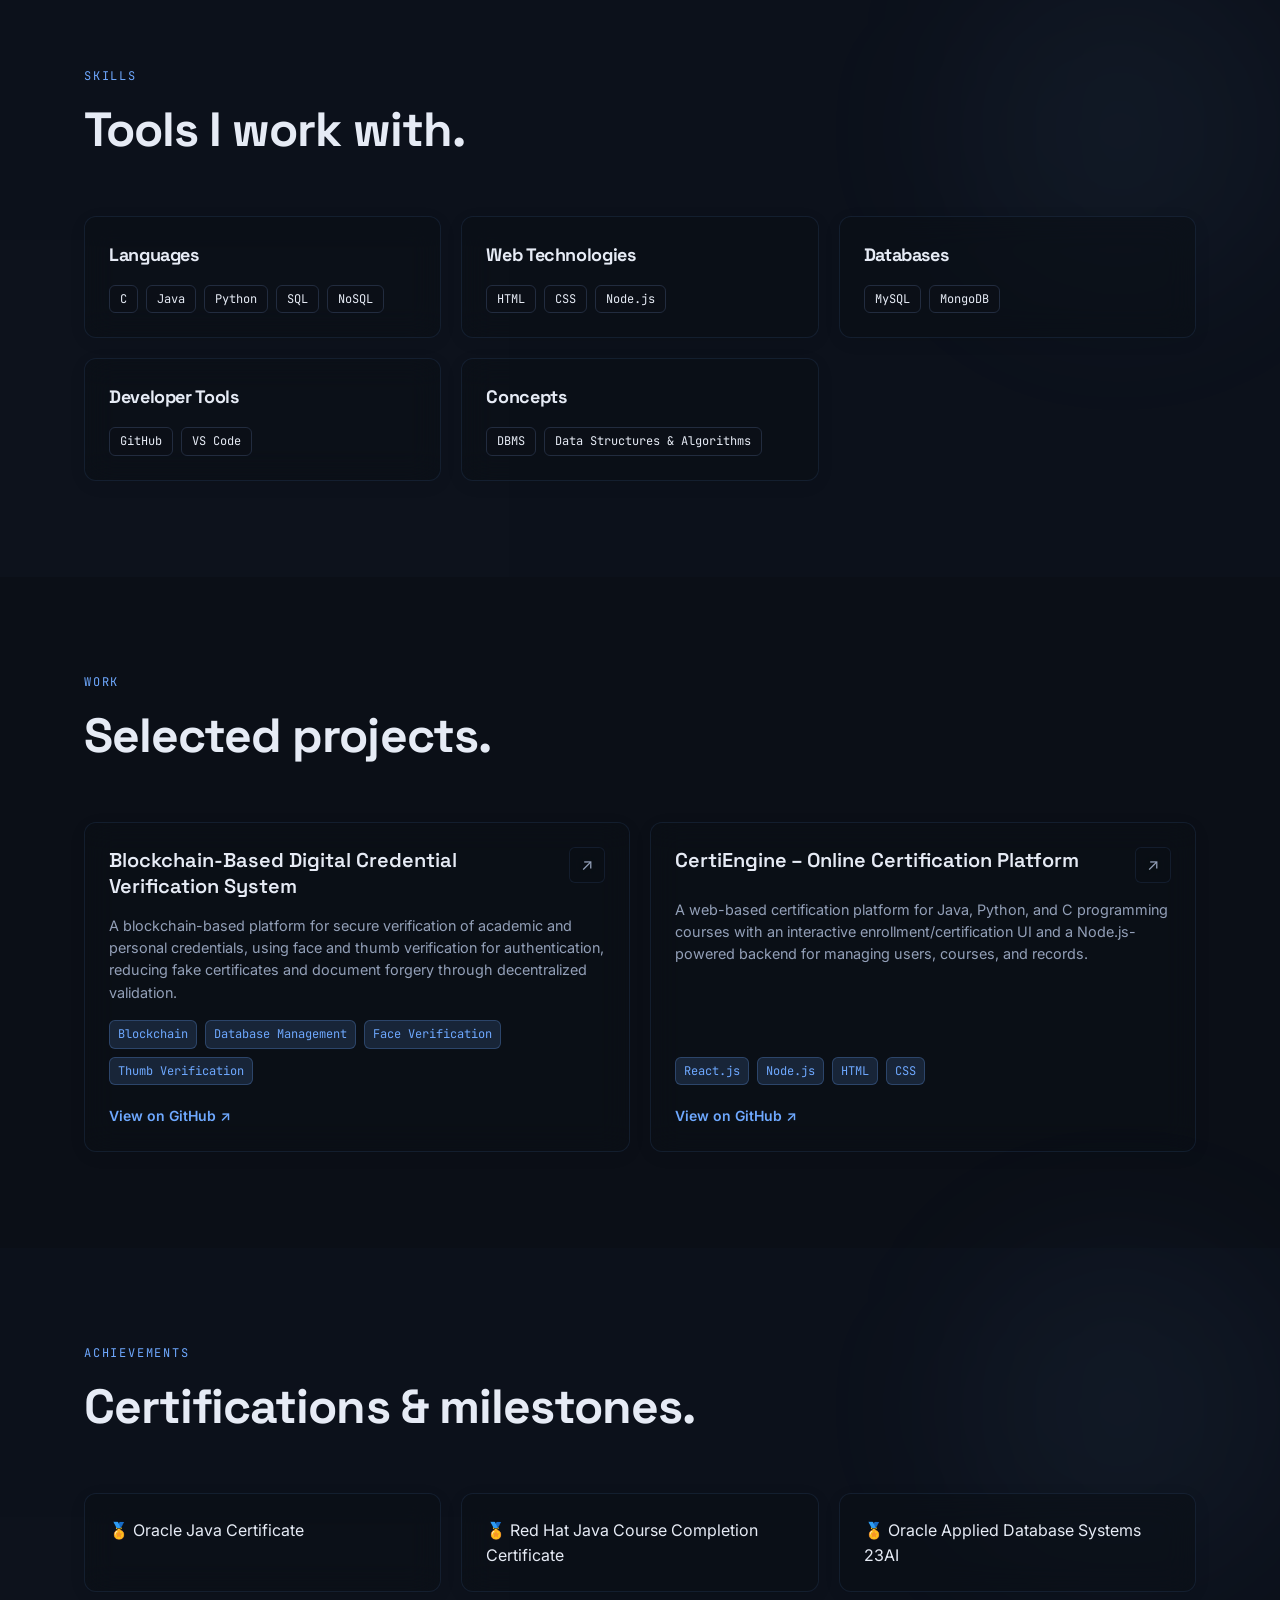
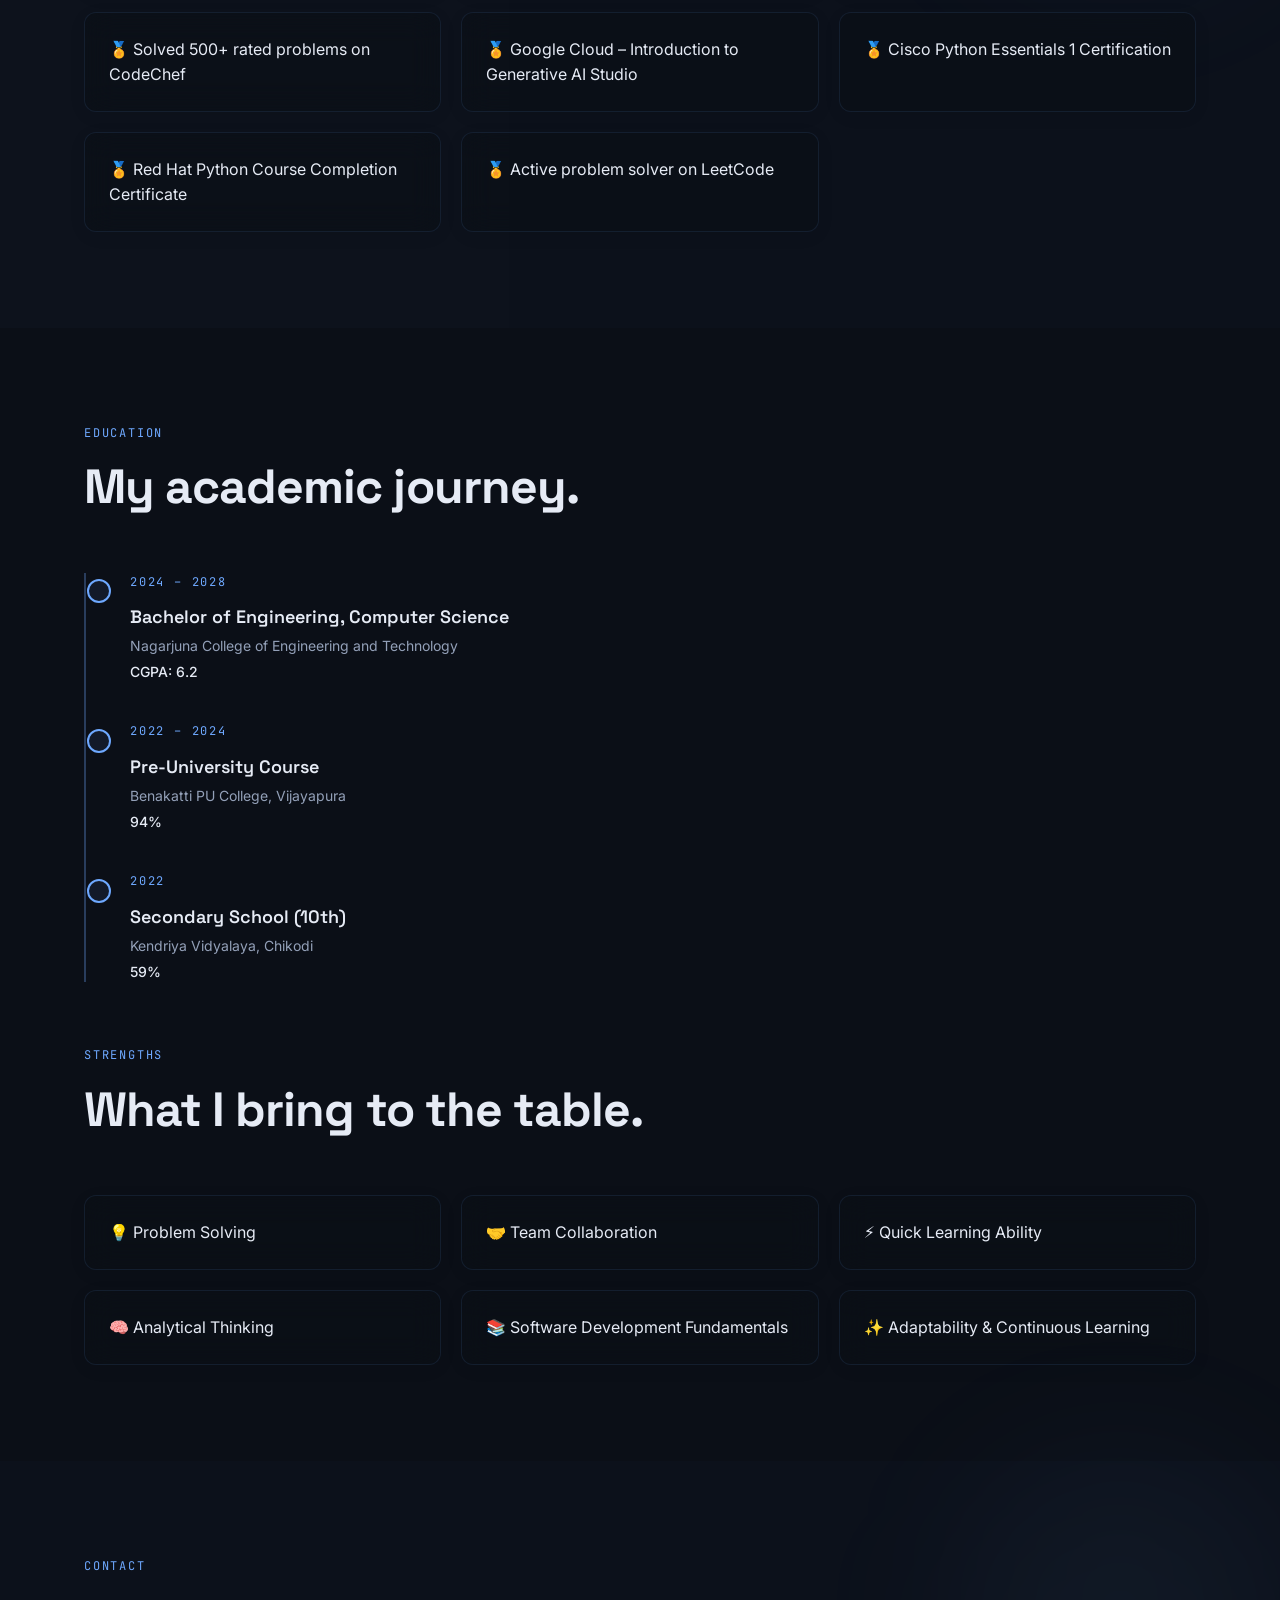
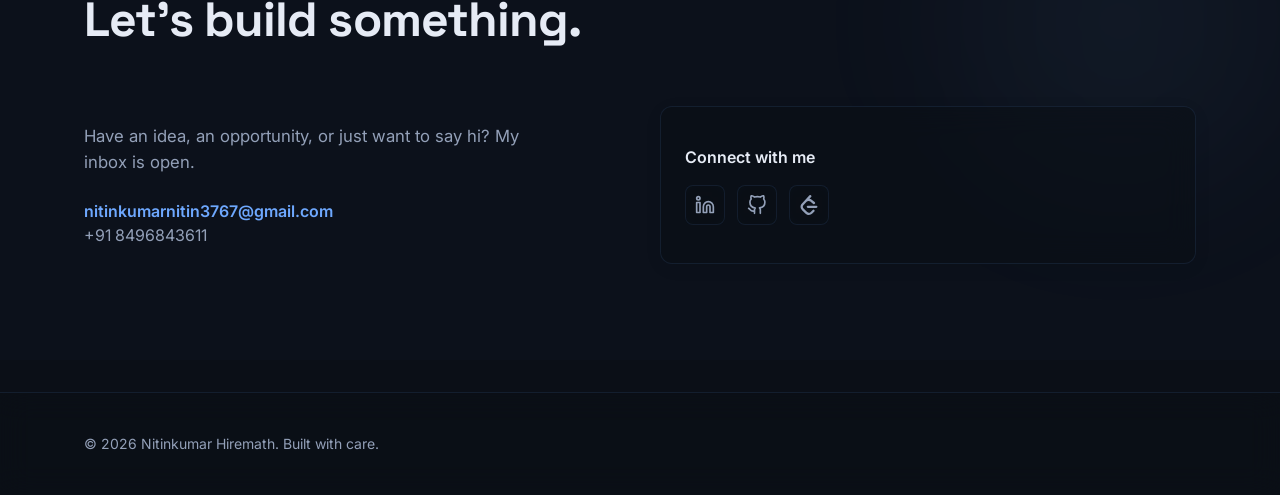
==== commit 7f5ab193: "Revert hero portrait changes to previous homepage state" ====
--- a/index.html
+++ b/index.html
@@ -94,9 +94,10 @@
   .portrait-wrap{position:relative;display:flex;justify-content:center;animation:float 3s ease-in-out infinite 0.2s}
   .portrait-wrap::before{content:"";position:absolute;inset:-1rem;border-radius:9999px;background:radial-gradient(circle,rgba(110,168,254,.3),rgba(139,92,246,.05));filter:blur(30px);animation:glow-pulse 3s ease-in-out infinite}
   .portrait-wrap::after{content:"";position:absolute;inset:-0.25rem;border-radius:9999px;background:rgba(110,168,254,.08);backdrop-filter:blur(15px);border:1px solid rgba(110,168,254,.25)}
-  .portrait{position:relative;width:14rem;height:14rem;border-radius:9999px;object-fit:cover;border:2px solid rgba(110,168,254,.4);box-shadow:var(--shadow-glow);transition:all 0.3s}
+  .portrait{position:relative;width:14rem;height:14rem;border-radius:9999px;background-image:url("assets/nitin-portrait.jpeg");background-size:cover;background-position:center;background-repeat:no-repeat;border:2px solid rgba(110,168,254,.4);box-shadow:var(--shadow-glow);transition:all 0.3s}
   .portrait:hover{border-color:rgba(110,168,254,.7);box-shadow:0 15px 50px -10px rgba(110,168,254,.4)}
-  
+  @media(min-width:640px){.portrait{width:16rem;height:16rem}}
+  @media(min-width:768px){.portrait{width:20rem;height:20rem}}
 
   /* Section heading */
   .eyebrow{font-family:'JetBrains Mono',monospace;font-size:.75rem;text-transform:uppercase;letter-spacing:.15em;color:var(--primary);margin:0 0 .5rem}
@@ -113,7 +114,6 @@
   @media(min-width:768px){.grid-2{grid-template-columns:1fr 1fr}}
   .about-grid{display:grid;gap:2rem;grid-template-columns:1fr}
   @media(min-width:768px){.about-grid{grid-template-columns:2fr 1fr}}
-  
 
   .alt{background:rgba(110,168,254,.02);position:relative}
   .alt::before{content:"";position:absolute;top:0;right:0;width:20rem;height:20rem;background:rgba(110,168,254,.05);border-radius:50%;filter:blur(80px);pointer-events:none}
@@ -203,9 +203,9 @@
         <a href="mailto:nitinkumarnitin3767@gmail.com" aria-label="Email"><svg width="22" height="22" viewBox="0 0 24 24" fill="none" stroke="currentColor" stroke-width="2" stroke-linecap="round" stroke-linejoin="round"><path d="M4 4h16c1.1 0 2 .9 2 2v12c0 1.1-.9 2-2 2H4c-1.1 0-2-.9-2-2V6c0-1.1.9-2 2-2z"/><polyline points="22,6 12,13 2,6"/></svg></a>
       </div>
     </div>
-  </div>
-  <div class="portrait-wrap">
-    <img class="portrait" src="assets/intro-protrait.jpeg" alt="Portrait of Nitinkumar Hiremath" />
+    <div class="portrait-wrap">
+      <div class="portrait" role="img" aria-label="Portrait of Nitinkumar Hiremath"></div>
+    </div>
   </div>
 </section>
 
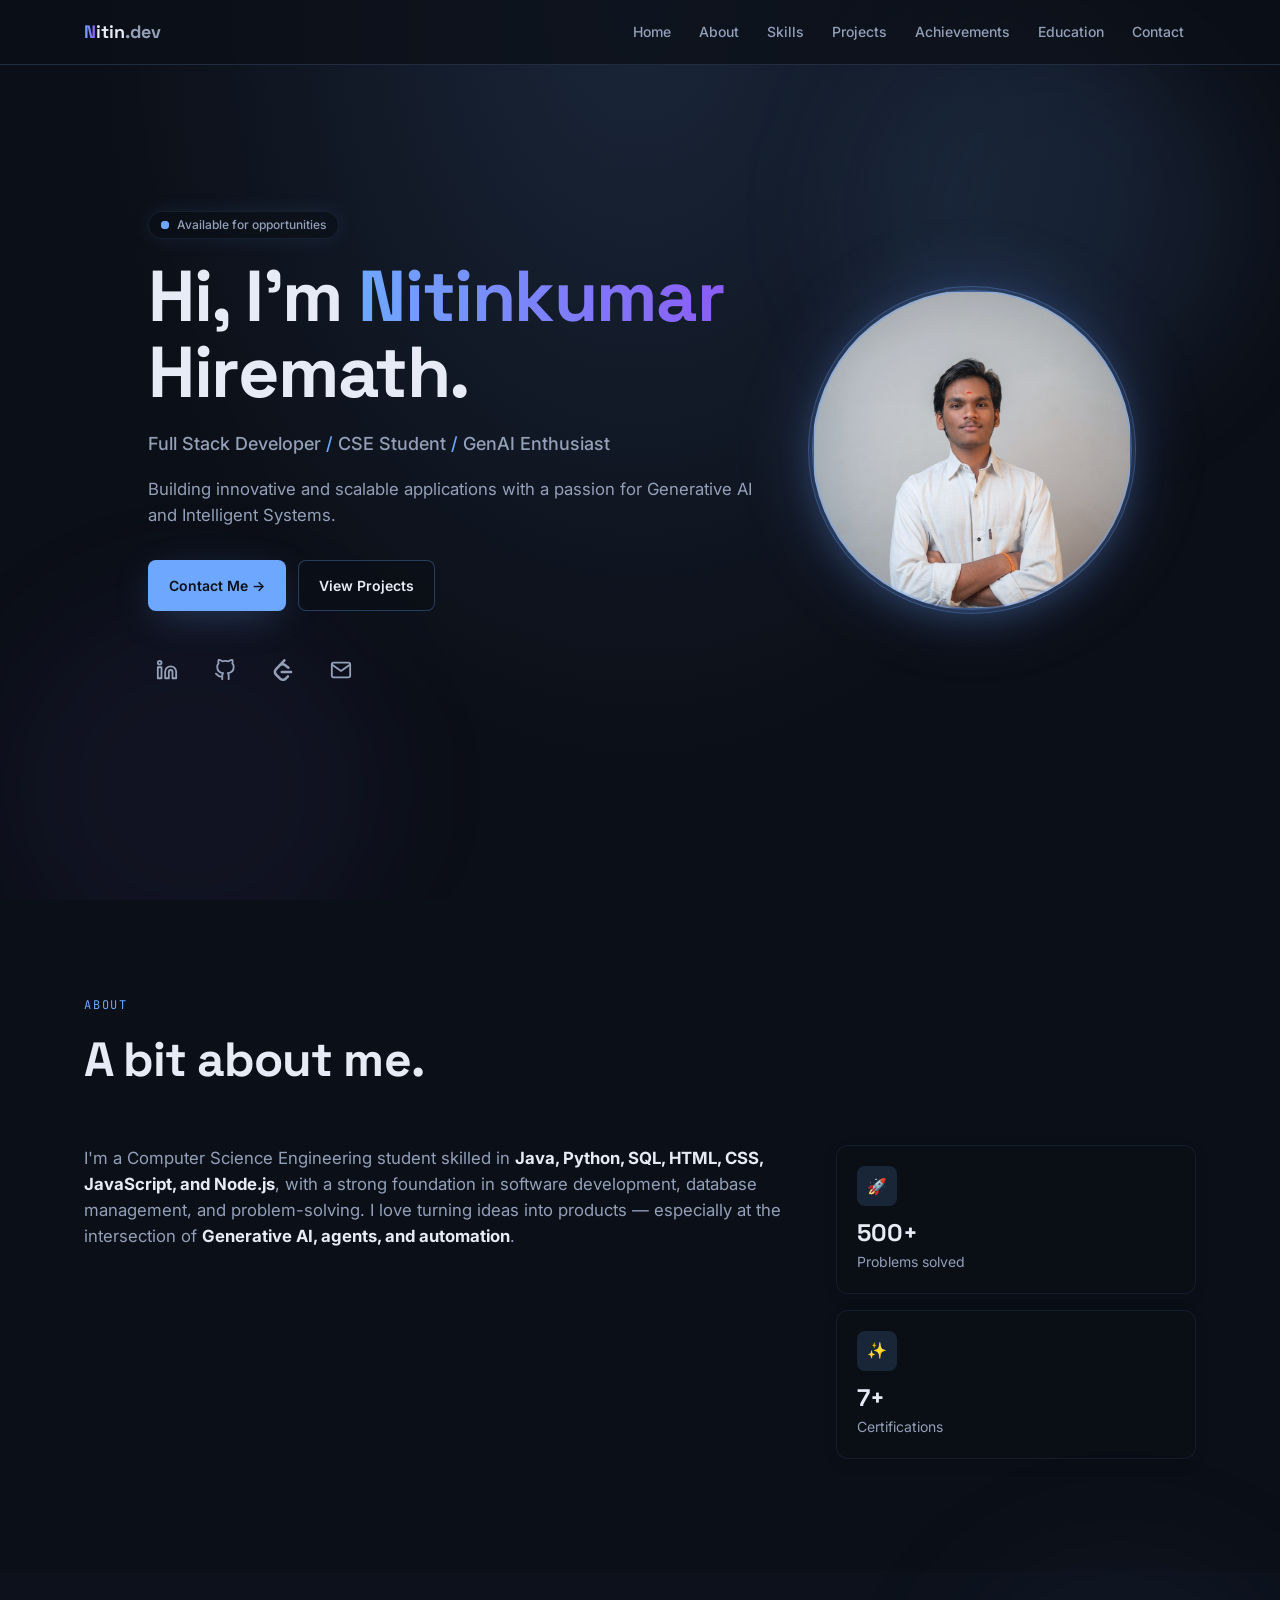
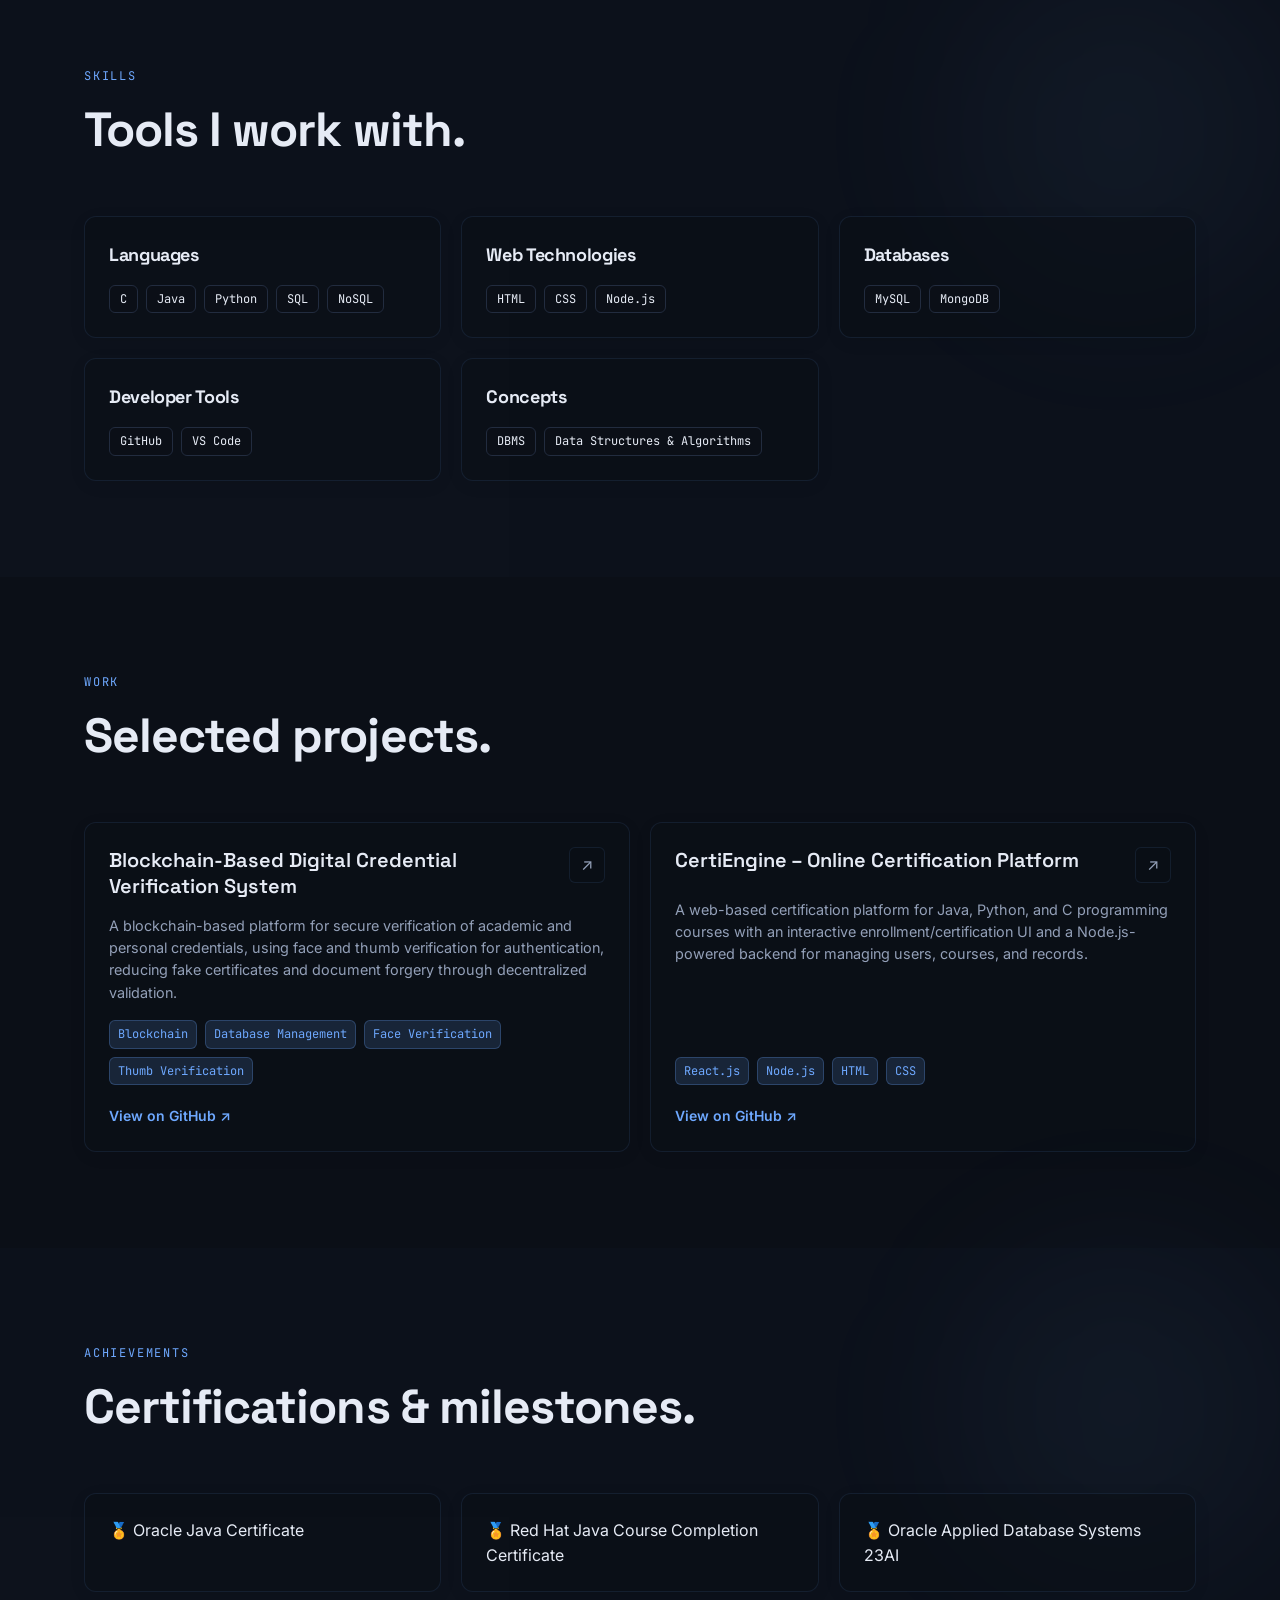
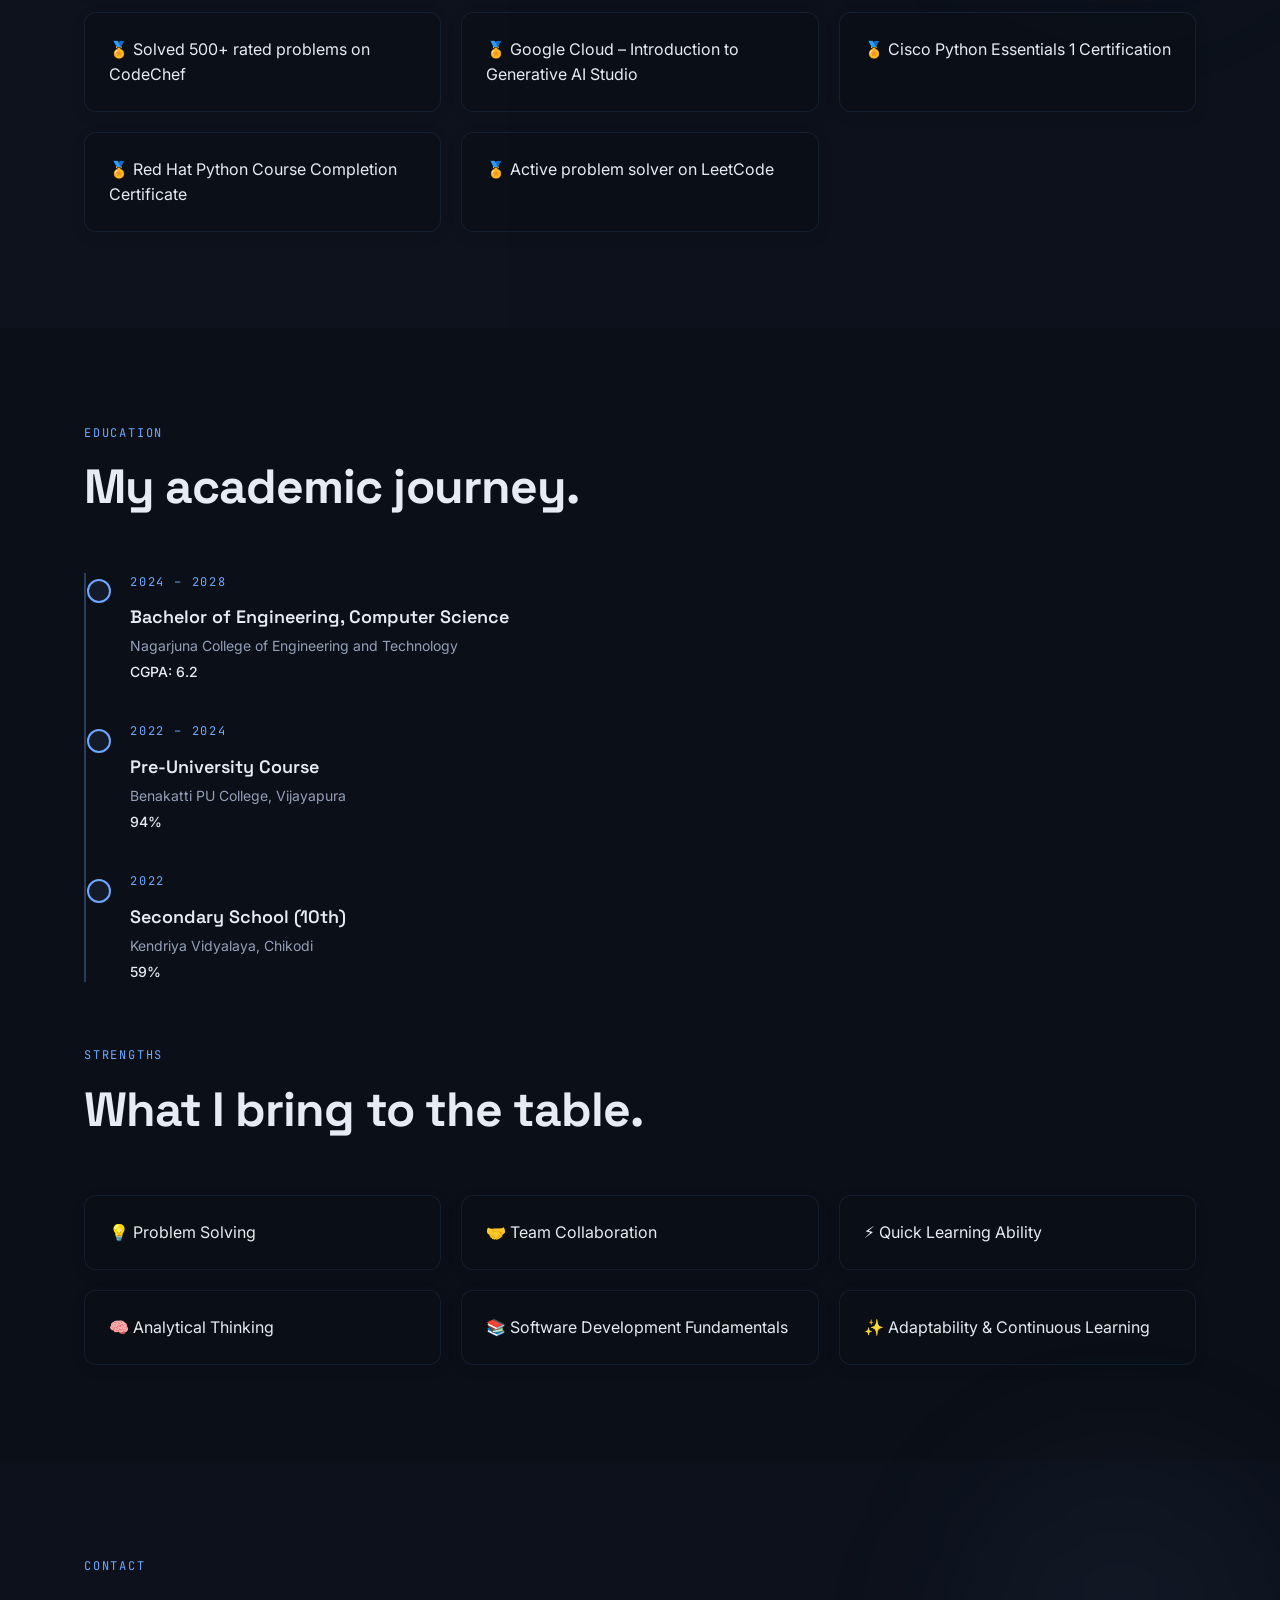
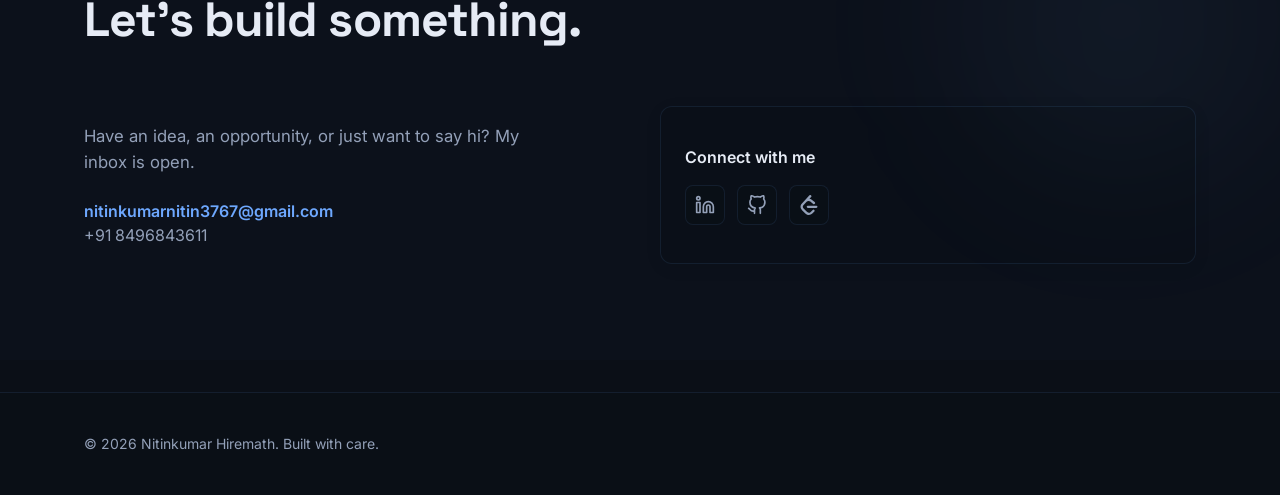
==== commit 6de6ee4b: "Intial" ====
--- a/index.html
+++ b/index.html
@@ -42,10 +42,10 @@
   .animate-float-delayed{animation:float-delayed 4s ease-in-out infinite}
 
   /* ===== GLASSMORPHISM ===== */
-  .glass-dark{background:rgba(11,15,23,0.6);backdrop-filter:blur(15px);border:1px solid rgba(110,168,254,0.1)}
-  .glass-dark-lg{background:rgba(11,15,23,0.7);backdrop-filter:blur(25px);border:1px solid rgba(110,168,254,0.15)}
-  .glass-primary-glow{background:rgba(110,168,254,0.08);backdrop-filter:blur(15px);border:1px solid rgba(110,168,254,0.25)}
-  .glass-gradient{background:linear-gradient(135deg,rgba(110,168,254,0.1),rgba(139,92,246,0.05));backdrop-filter:blur(20px);border:1px solid rgba(110,168,254,0.15)}
+  .glass-dark{background:rgba(11,15,23,0.6);border:1px solid rgba(110,168,254,0.1)}
+  .glass-dark-lg{background:rgba(11,15,23,0.7);border:1px solid rgba(110,168,254,0.15)}
+  .glass-primary-glow{background:rgba(110,168,254,0.08);border:1px solid rgba(110,168,254,0.25)}
+  .glass-gradient{background:linear-gradient(135deg,rgba(110,168,254,0.1),rgba(139,92,246,0.05));border:1px solid rgba(110,168,254,0.15)}
 
   /* ===== STAGGER ===== */
   .stagger-1{animation:fade-up 0.6s ease-out 0.1s both}
@@ -56,7 +56,7 @@
   .stagger-6{animation:fade-up 0.6s ease-out 0.6s both}
 
   /* Nav */
-  header.nav{position:fixed;top:0;left:0;right:0;z-index:50;backdrop-filter:blur(10px);background:rgba(11,15,23,.75);border-bottom:1px solid var(--border);transition:all 0.3s ease}
+  header.nav{position:fixed;top:0;left:0;right:0;z-index:50;background:rgba(11,15,23,.75);border-bottom:1px solid var(--border);transition:all 0.3s ease}
   header.nav.scrolled{background:rgba(11,15,23,.9);box-shadow:0 10px 40px -10px rgba(110,168,254,.2)}
   .nav-inner{display:flex;align-items:center;justify-content:space-between;height:4rem}
   .brand{font-family:'Space Grotesk',sans-serif;font-weight:700;font-size:1.125rem;transition:color 0.3s}
@@ -73,7 +73,7 @@
   #home::after{content:"";position:absolute;bottom:-80px;left:0;width:24rem;height:24rem;background:rgba(139,92,246,.05);border-radius:50%;filter:blur(60px);animation:float-delayed 4s ease-in-out infinite}
   .hero-grid{display:grid;gap:2.5rem;align-items:center;grid-template-columns:1fr;position:relative;z-index:10}
   @media(min-width:768px){.hero-grid{grid-template-columns:1fr auto;gap:3.5rem}}
-  .badge{display:inline-flex;align-items:center;gap:.5rem;border:1px solid rgba(110,168,254,.1);background:rgba(11,15,23,.6);padding:.25rem .75rem;border-radius:9999px;font-size:.75rem;font-weight:500;color:var(--muted);margin-bottom:1.25rem;backdrop-filter:blur(10px);box-shadow:0 0 20px rgba(110,168,254,.1);transition:all 0.3s}
+  .badge{display:inline-flex;align-items:center;gap:.5rem;border:1px solid rgba(110,168,254,.1);background:rgba(11,15,23,.6);padding:.25rem .75rem;border-radius:9999px;font-size:.75rem;font-weight:500;color:var(--muted);margin-bottom:1.25rem;box-shadow:0 0 20px rgba(110,168,254,.1);transition:all 0.3s}
   .badge:hover{border-color:rgba(110,168,254,.5);box-shadow:0 0 30px rgba(110,168,254,.2);color:var(--text)}
   .dot-pulse{position:relative;width:.5rem;height:.5rem;border-radius:9999px;background:var(--primary)}
   .dot-pulse::before{content:"";position:absolute;inset:0;border-radius:9999px;background:var(--primary);animation:ping 1.5s cubic-bezier(0,0,.2,1) infinite}
@@ -84,17 +84,17 @@
   .lede{margin-top:1rem;font-size:1.05rem;color:var(--muted);max-width:38rem;animation:fade-up 0.6s ease-out 0.2s both}
   .cta-row{margin-top:2rem;display:flex;flex-wrap:wrap;gap:.75rem;animation:fade-up 0.6s ease-out 0.3s both}
   .btn{display:inline-flex;align-items:center;gap:.5rem;padding:.85rem 1.25rem;border-radius:.5rem;font-size:.875rem;font-weight:600;transition:all 0.3s;border:1px solid transparent;cursor:pointer}
-  .btn-primary{background:var(--primary);color:#0b0f17;box-shadow:var(--shadow-glow);backdrop-filter:blur(10px)}
+  .btn-primary{background:var(--primary);color:#0b0f17;box-shadow:var(--shadow-glow)}
   .btn-primary:hover{opacity:.9;transform:translateY(-2px);box-shadow:0 15px 50px -10px rgba(110,168,254,.4)}
-  .btn-outline{border:1px solid rgba(110,168,254,.3);background:rgba(11,15,23,.6);color:var(--text);backdrop-filter:blur(15px);transition:all 0.3s}
+  .btn-outline{border:1px solid rgba(110,168,254,.3);background:rgba(11,15,23,.6);color:var(--text);transition:all 0.3s}
   .btn-outline:hover{background:rgba(11,15,23,.8);border-color:rgba(110,168,254,.6);transform:translateY(-2px);box-shadow:0 0 20px rgba(110,168,254,.15)}
   .socials{margin-top:2.5rem;display:flex;gap:1.25rem;animation:fade-up 0.6s ease-out 0.4s both}
   .socials a{color:var(--muted);transition:all 0.3s;padding:0.5rem;border-radius:0.375rem;display:inline-flex}
   .socials a:hover{color:var(--primary);transform:scale(1.15);box-shadow:0 0 15px rgba(110,168,254,.3)}
   .portrait-wrap{position:relative;display:flex;justify-content:center;animation:float 3s ease-in-out infinite 0.2s}
   .portrait-wrap::before{content:"";position:absolute;inset:-1rem;border-radius:9999px;background:radial-gradient(circle,rgba(110,168,254,.3),rgba(139,92,246,.05));filter:blur(30px);animation:glow-pulse 3s ease-in-out infinite}
-  .portrait-wrap::after{content:"";position:absolute;inset:-0.25rem;border-radius:9999px;background:rgba(110,168,254,.08);backdrop-filter:blur(15px);border:1px solid rgba(110,168,254,.25)}
-  .portrait{position:relative;width:14rem;height:14rem;border-radius:9999px;background-image:url("assets/nitin-portrait.jpeg");background-size:cover;background-position:center;background-repeat:no-repeat;border:2px solid rgba(110,168,254,.4);box-shadow:var(--shadow-glow);transition:all 0.3s}
+  .portrait-wrap::after{content:"";position:absolute;inset:-0.25rem;border-radius:9999px;background:rgba(110,168,254,.08);border:1px solid rgba(110,168,254,.25)}
+  .portrait{position:relative;width:14rem;height:14rem;border-radius:9999px;background-image:url("assets/nitin-portrait.jpeg.png");background-size:cover;background-position:center;background-repeat:no-repeat;border:2px solid rgba(110,168,254,.4);box-shadow:var(--shadow-glow);transition:all 0.3s}
   .portrait:hover{border-color:rgba(110,168,254,.7);box-shadow:0 15px 50px -10px rgba(110,168,254,.4)}
   @media(min-width:640px){.portrait{width:16rem;height:16rem}}
   @media(min-width:768px){.portrait{width:20rem;height:20rem}}
@@ -104,7 +104,7 @@
   h2{font-family:'Space Grotesk',sans-serif;font-size:clamp(1.75rem,4vw,3rem);font-weight:700;letter-spacing:-.02em;margin:0 0 3rem}
 
   /* Cards / grids */
-  .card{border:1px solid rgba(110,168,254,.1);background:rgba(11,15,23,.6);backdrop-filter:blur(15px);border-radius:.75rem;padding:1.5rem;box-shadow:0 4px 20px -4px rgba(0,0,0,.1);transition:all 0.3s}
+  .card{border:1px solid rgba(110,168,254,.1);background:rgba(11,15,23,.6);border-radius:.75rem;padding:1.5rem;box-shadow:0 4px 20px -4px rgba(0,0,0,.1);transition:all 0.3s}
   .card:hover{transform:translateY(-4px);box-shadow:0 15px 50px -10px rgba(110,168,254,.2);border-color:rgba(110,168,254,.4);background:rgba(11,15,23,.8)}
   .grid{display:grid;gap:1.25rem}
   .grid-2{grid-template-columns:1fr}
@@ -117,7 +117,7 @@
 
   .alt{background:rgba(110,168,254,.02);position:relative}
   .alt::before{content:"";position:absolute;top:0;right:0;width:20rem;height:20rem;background:rgba(110,168,254,.05);border-radius:50%;filter:blur(80px);pointer-events:none}
-  .stat{border:1px solid rgba(110,168,254,.1);background:rgba(11,15,23,.6);backdrop-filter:blur(15px);border-radius:.75rem;padding:1.25rem;box-shadow:0 4px 20px -4px rgba(0,0,0,.1);margin-bottom:1rem;transition:all 0.3s}
+  .stat{border:1px solid rgba(110,168,254,.1);background:rgba(11,15,23,.6);border-radius:.75rem;padding:1.25rem;box-shadow:0 4px 20px -4px rgba(0,0,0,.1);margin-bottom:1rem;transition:all 0.3s}
   .stat:hover{transform:translateY(-2px);border-color:rgba(110,168,254,.3);box-shadow:0 10px 30px -5px rgba(110,168,254,.15)}
   .stat-num{font-family:'Space Grotesk',sans-serif;font-size:1.5rem;font-weight:700}
   .icon-box{display:inline-flex;width:2.5rem;height:2.5rem;align-items:center;justify-content:center;border-radius:.5rem;background:rgba(110,168,254,.15);color:var(--primary);margin-bottom:.5rem;transition:all 0.3s}
@@ -134,7 +134,7 @@
   .card:hover .project h3{color:var(--primary)}
   .project p{color:var(--muted);font-size:.9rem;margin:1rem 0;flex:1}
   .project-header{display:flex;justify-content:space-between;gap:1rem;align-items:flex-start}
-  .icon-btn{display:inline-flex;width:2.25rem;height:2.25rem;align-items:center;justify-content:center;border:1px solid rgba(110,168,254,.1);border-radius:.375rem;color:var(--muted);transition:all 0.3s;flex-shrink:0;background:rgba(11,15,23,.6);backdrop-filter:blur(10px)}
+  .icon-btn{display:inline-flex;width:2.25rem;height:2.25rem;align-items:center;justify-content:center;border:1px solid rgba(110,168,254,.1);border-radius:.375rem;color:var(--muted);transition:all 0.3s;flex-shrink:0;background:rgba(11,15,23,.6)}
   .icon-btn:hover{color:var(--primary);border-color:rgba(110,168,254,.5);transform:scale(1.15);box-shadow:0 0 15px rgba(110,168,254,.2)}
   .link-out{margin-top:1.25rem;display:inline-flex;align-items:center;gap:.375rem;color:var(--primary);font-weight:600;font-size:.875rem;transition:all 0.3s}
   .link-out:hover{gap:.75rem;text-shadow:0 0 10px rgba(110,168,254,.3)}
@@ -142,7 +142,7 @@
   /* Timeline */
   ol.timeline{list-style:none;padding:0 0 0 .75rem;margin:0;border-left:2px solid rgba(110,168,254,.3);transition:border-color 0.3s}
   ol.timeline li{padding-left:2rem;position:relative;margin-bottom:2.5rem;animation:fade-up 0.6s ease-out both}
-  ol.timeline li::before{content:"";position:absolute;left:-11px;top:.4rem;width:1.25rem;height:1.25rem;border-radius:9999px;background:rgba(110,168,254,.08);backdrop-filter:blur(10px);border:2px solid var(--primary);box-shadow:var(--shadow-glow);transition:all 0.3s}
+  ol.timeline li::before{content:"";position:absolute;left:-11px;top:.4rem;width:1.25rem;height:1.25rem;border-radius:9999px;background:rgba(110,168,254,.08);border:2px solid var(--primary);box-shadow:var(--shadow-glow);transition:all 0.3s}
   ol.timeline li:hover::before{transform:scale(1.2);box-shadow:0 0 20px rgba(110,168,254,.4)}
   .period{font-family:'JetBrains Mono',monospace;font-size:.75rem;text-transform:uppercase;letter-spacing:.15em;color:var(--primary)}
   ol.timeline h3{margin:.25rem 0;font-family:'Space Grotesk',sans-serif;font-size:1.125rem;font-weight:600;transition:color 0.3s}
@@ -153,14 +153,14 @@
   @media(min-width:768px){.contact-grid{grid-template-columns:1fr 1fr}}
   .field{margin-bottom:1rem}
   .field label{display:block;font-size:.875rem;font-weight:500;margin-bottom:.375rem}
-  .field input,.field textarea{width:100%;padding:.625rem .75rem;border:1px solid rgba(110,168,254,.1);border-radius:.375rem;background:rgba(11,15,23,.6);color:var(--text);font:inherit;font-size:.875rem;outline:none;transition:all 0.3s;backdrop-filter:blur(10px)}
+  .field input,.field textarea{width:100%;padding:.625rem .75rem;border:1px solid rgba(110,168,254,.1);border-radius:.375rem;background:rgba(11,15,23,.6);color:var(--text);font:inherit;font-size:.875rem;outline:none;transition:all 0.3s}
   .field input:focus,.field textarea:focus{border-color:rgba(110,168,254,.5);box-shadow:0 0 0 3px rgba(110,168,254,.2);background:rgba(11,15,23,.8)}
   .field textarea{resize:none;min-height:6rem}
   .icon-links{display:flex;gap:.75rem;margin-top:2rem;flex-wrap:wrap}
-  .icon-links a{display:inline-flex;width:2.5rem;height:2.5rem;align-items:center;justify-content:center;border:1px solid rgba(110,168,254,.1);border-radius:.5rem;color:var(--muted);transition:all 0.3s;background:rgba(11,15,23,.6);backdrop-filter:blur(10px)}
+  .icon-links a{display:inline-flex;width:2.5rem;height:2.5rem;align-items:center;justify-content:center;border:1px solid rgba(110,168,254,.1);border-radius:.5rem;color:var(--muted);transition:all 0.3s;background:rgba(11,15,23,.6)}
   .icon-links a:hover{color:var(--primary);border-color:rgba(110,168,254,.5);transform:scale(1.15);box-shadow:0 0 20px rgba(110,168,254,.2)}
 
-  footer{border-top:1px solid rgba(110,168,254,.1);padding:2.5rem 0;margin-top:2rem;background:rgba(11,15,23,.6);backdrop-filter:blur(15px);transition:all 0.3s}
+  footer{border-top:1px solid rgba(110,168,254,.1);padding:2.5rem 0;margin-top:2rem;background:rgba(11,15,23,.6);transition:all 0.3s}
   .foot{display:flex;flex-direction:column;gap:1rem;align-items:center;justify-content:space-between}
   @media(min-width:640px){.foot{flex-direction:row}}
 </style>
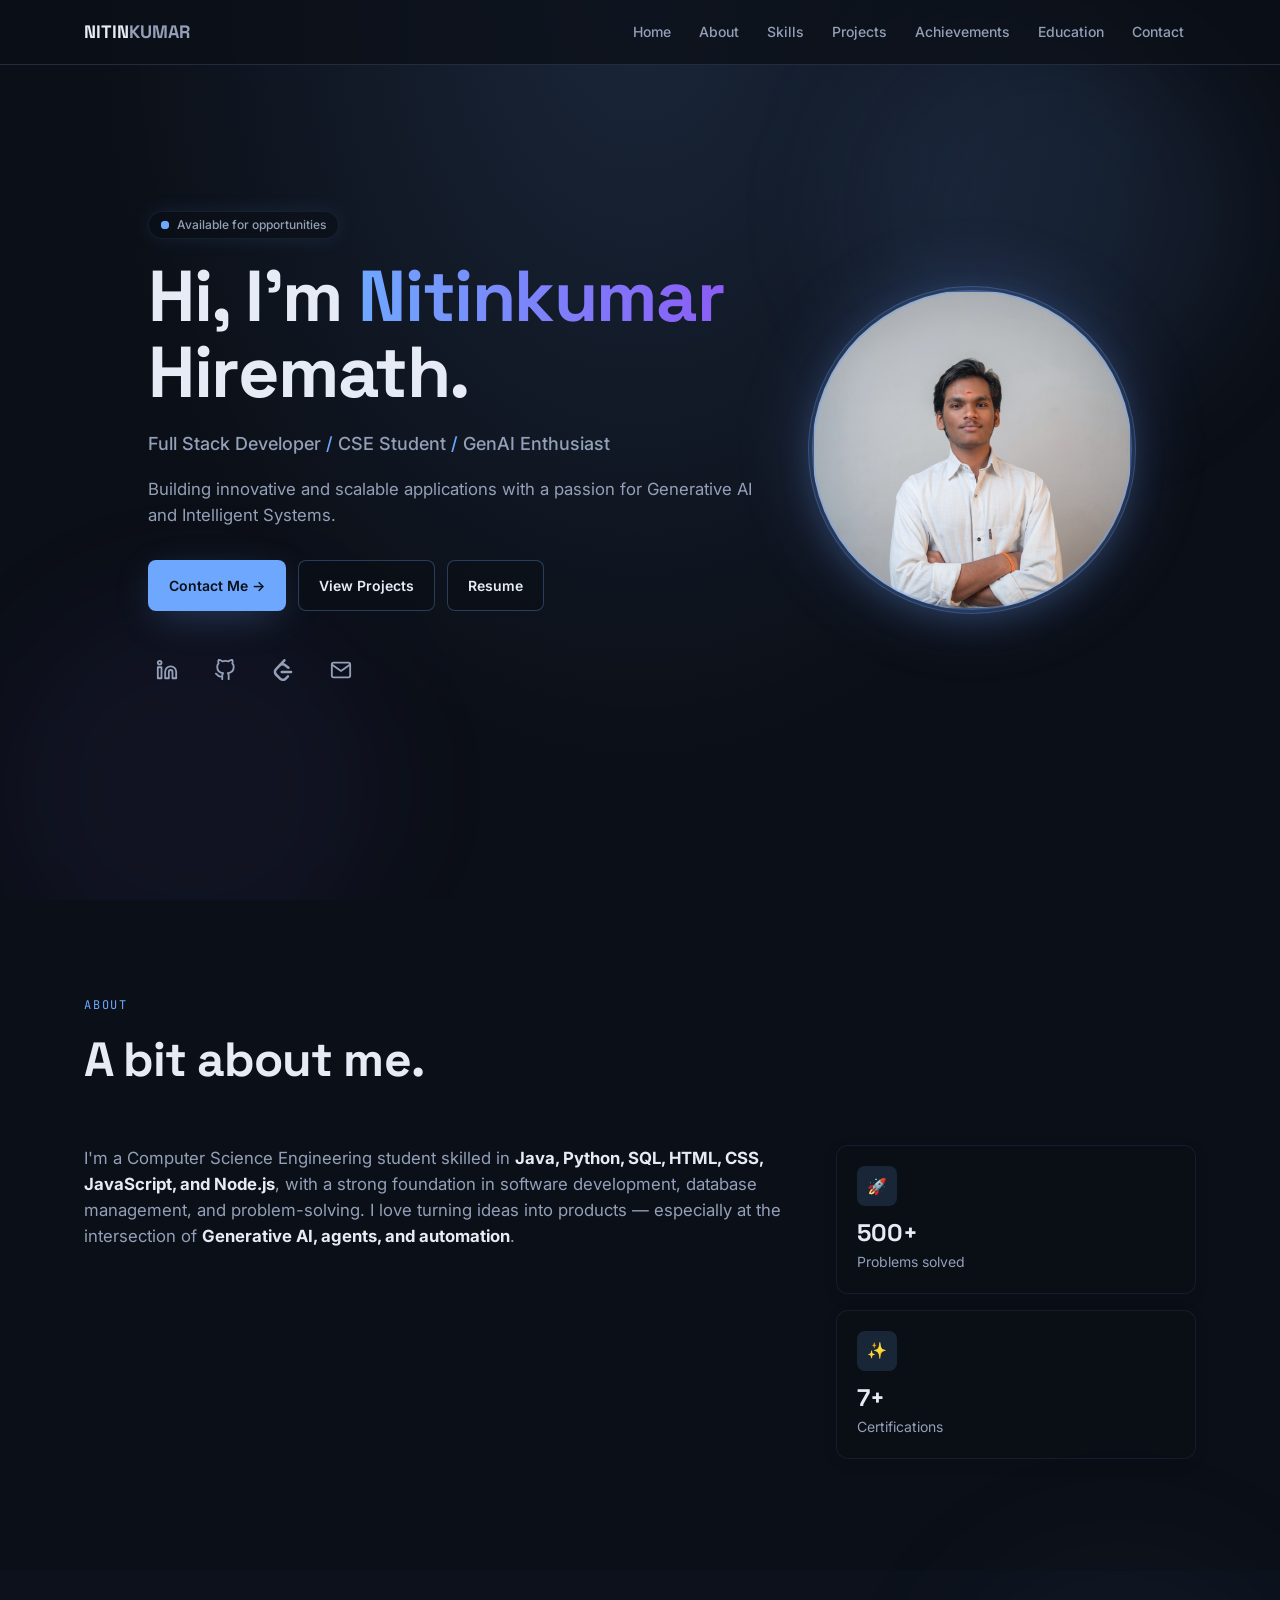
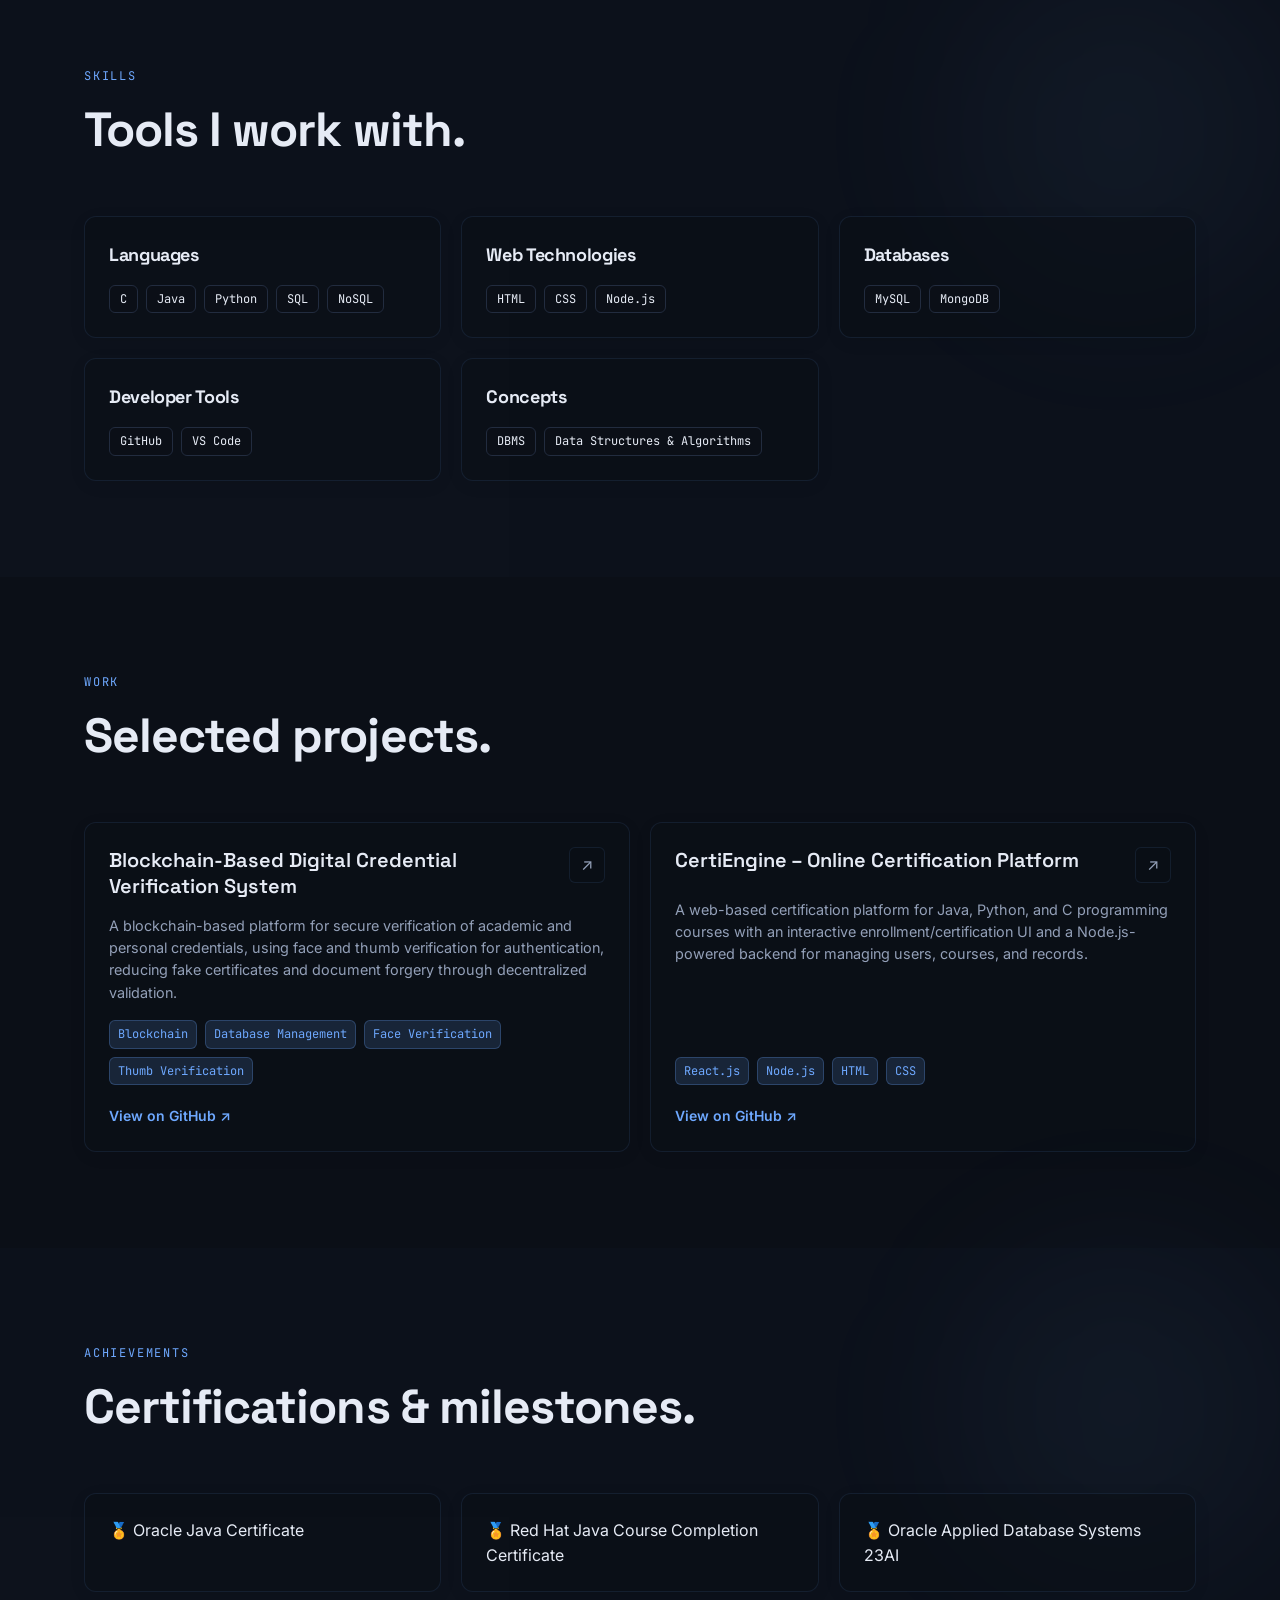
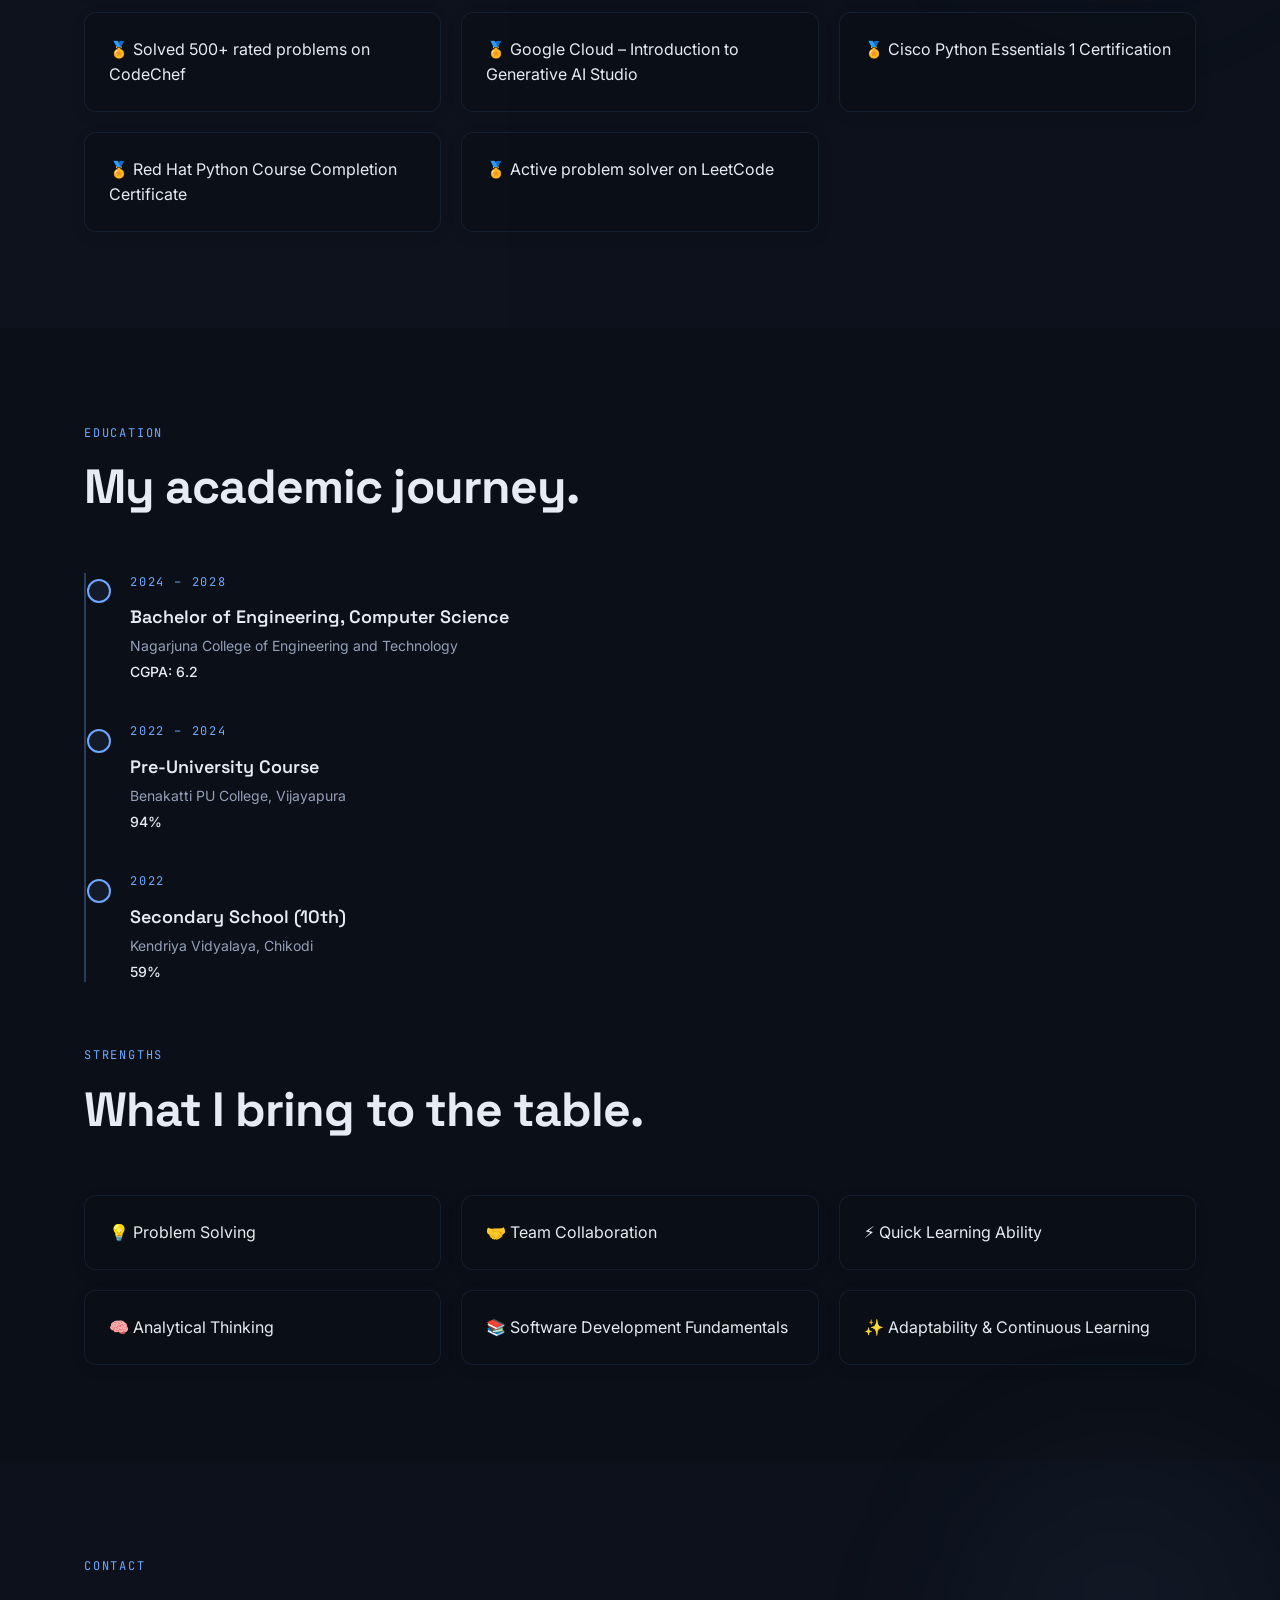
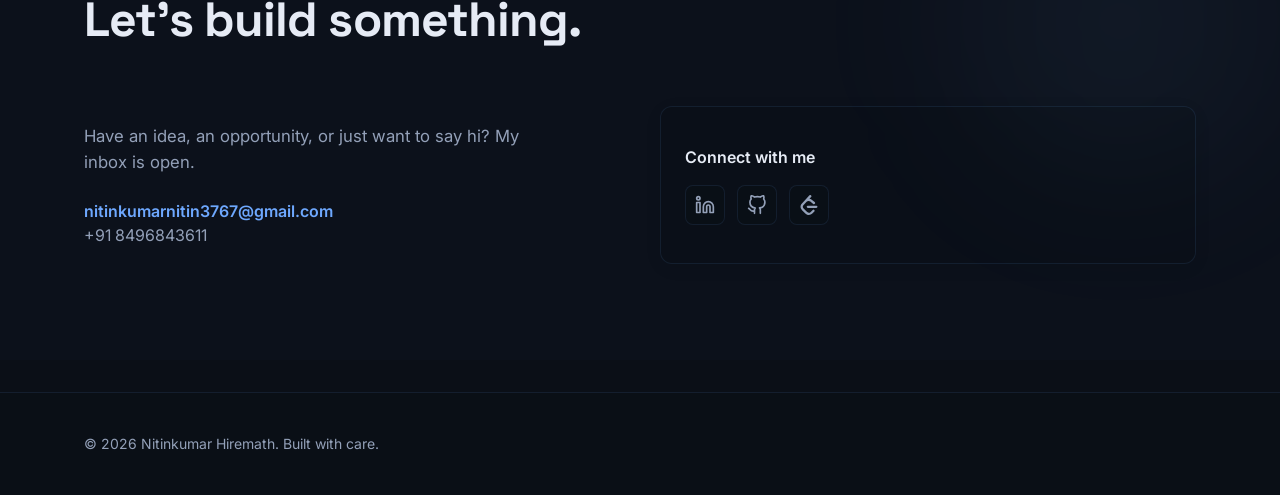
==== commit 990d8c9e: "Add resume and homepage resume link" ====
--- a/index.html
+++ b/index.html
@@ -169,7 +169,7 @@
 
 <header class="nav">
   <div class="container nav-inner">
-    <a href="#home" class="brand"><span class="gradient-text">N</span>itin<span class="muted">.dev</span></a>
+    <a href="#home" class="brand"><span class="gradient-text"></span>NITIN<span class="muted">KUMAR</span></a>
     <nav class="links">
       <a href="#home">Home</a>
       <a href="#about">About</a>
@@ -195,6 +195,7 @@
       <div class="cta-row">
         <a class="btn btn-primary" href="#contact">Contact Me →</a>
         <a class="btn btn-outline" href="#projects">View Projects</a>
+        <a class="btn btn-outline" href="resume/nitin-resume.pdf" target="_blank" rel="noopener" download>Resume</a>
       </div>
       <div class="socials">
         <a href="https://www.linkedin.com/in/nitin-kumar-701157381" target="_blank" rel="noopener" aria-label="LinkedIn"><svg width="22" height="22" viewBox="0 0 24 24" fill="none" stroke="currentColor" stroke-width="2" stroke-linecap="round" stroke-linejoin="round"><path d="M16 8a6 6 0 0 1 6 6v7h-4v-7a2 2 0 0 0-4 0v7h-4v-7a6 6 0 0 1 6-6z"/><rect x="2" y="9" width="4" height="12"/><circle cx="4" cy="4" r="2"/></svg></a>
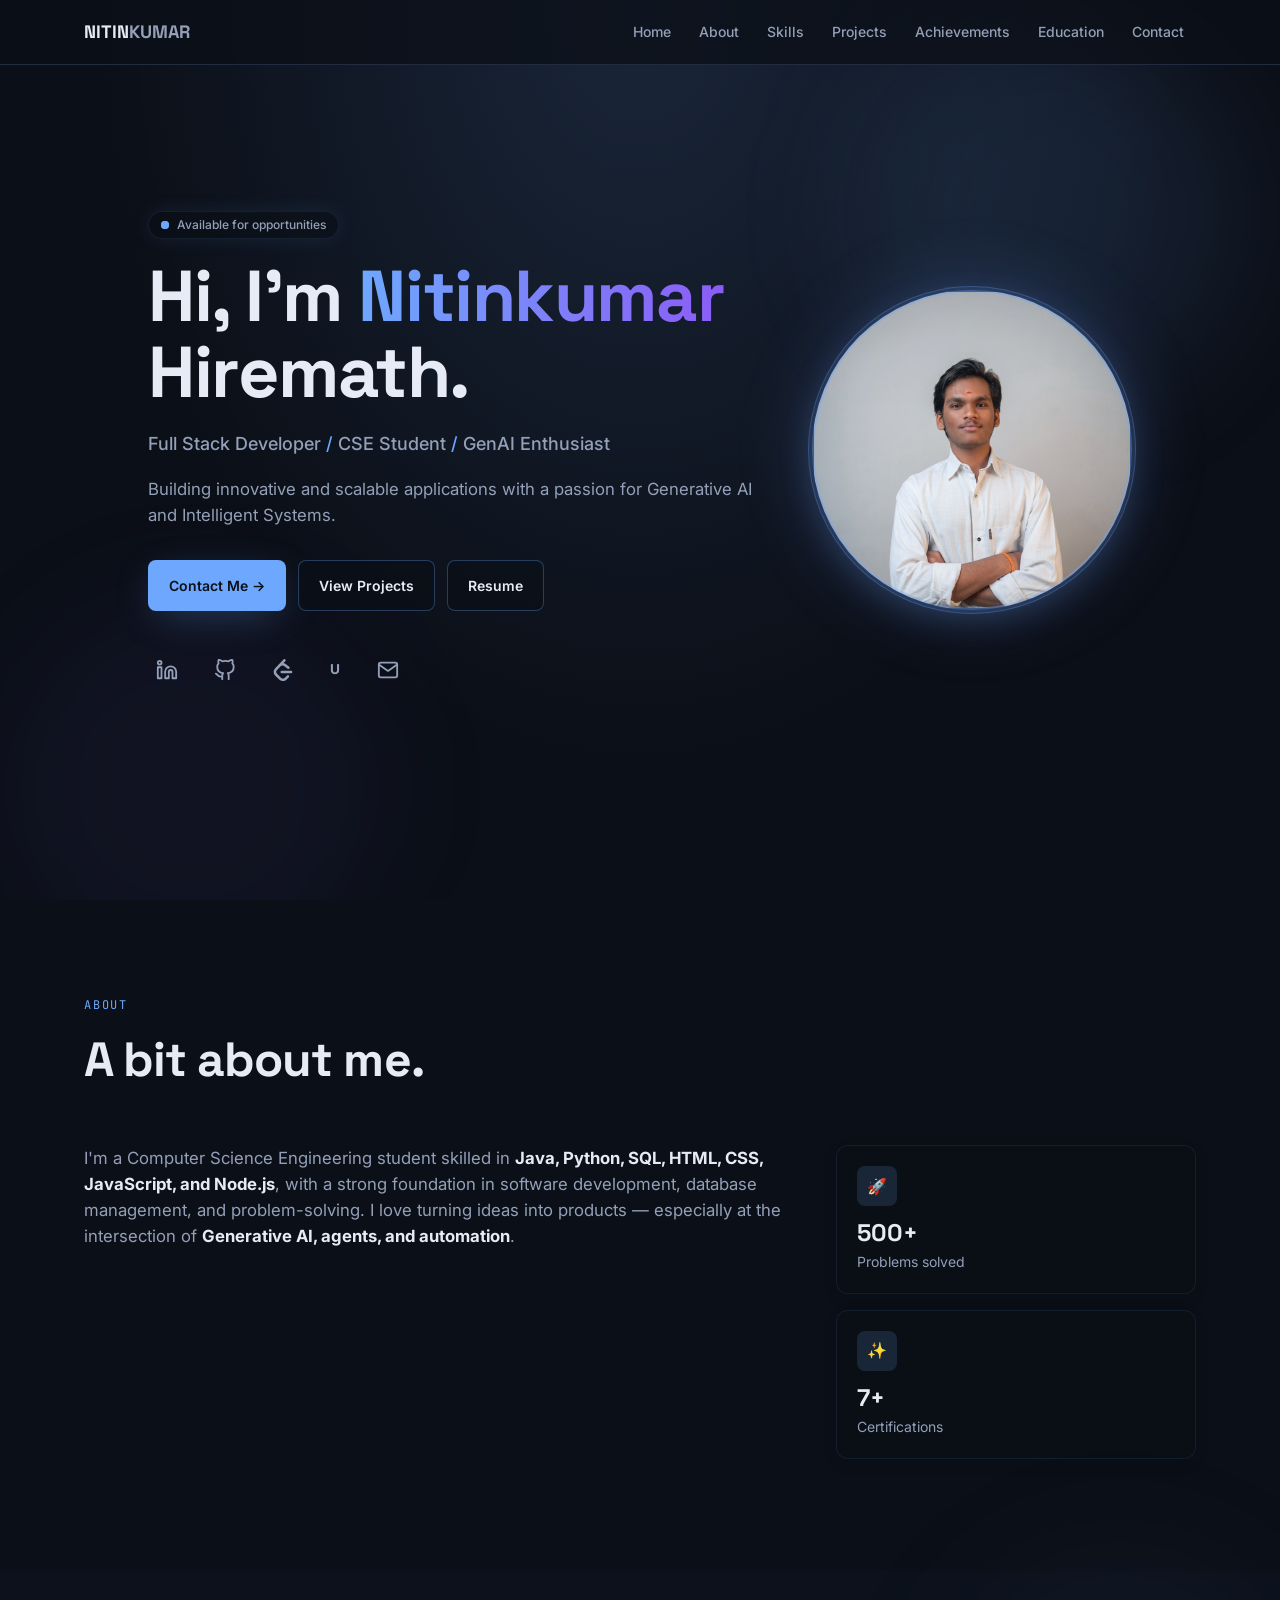
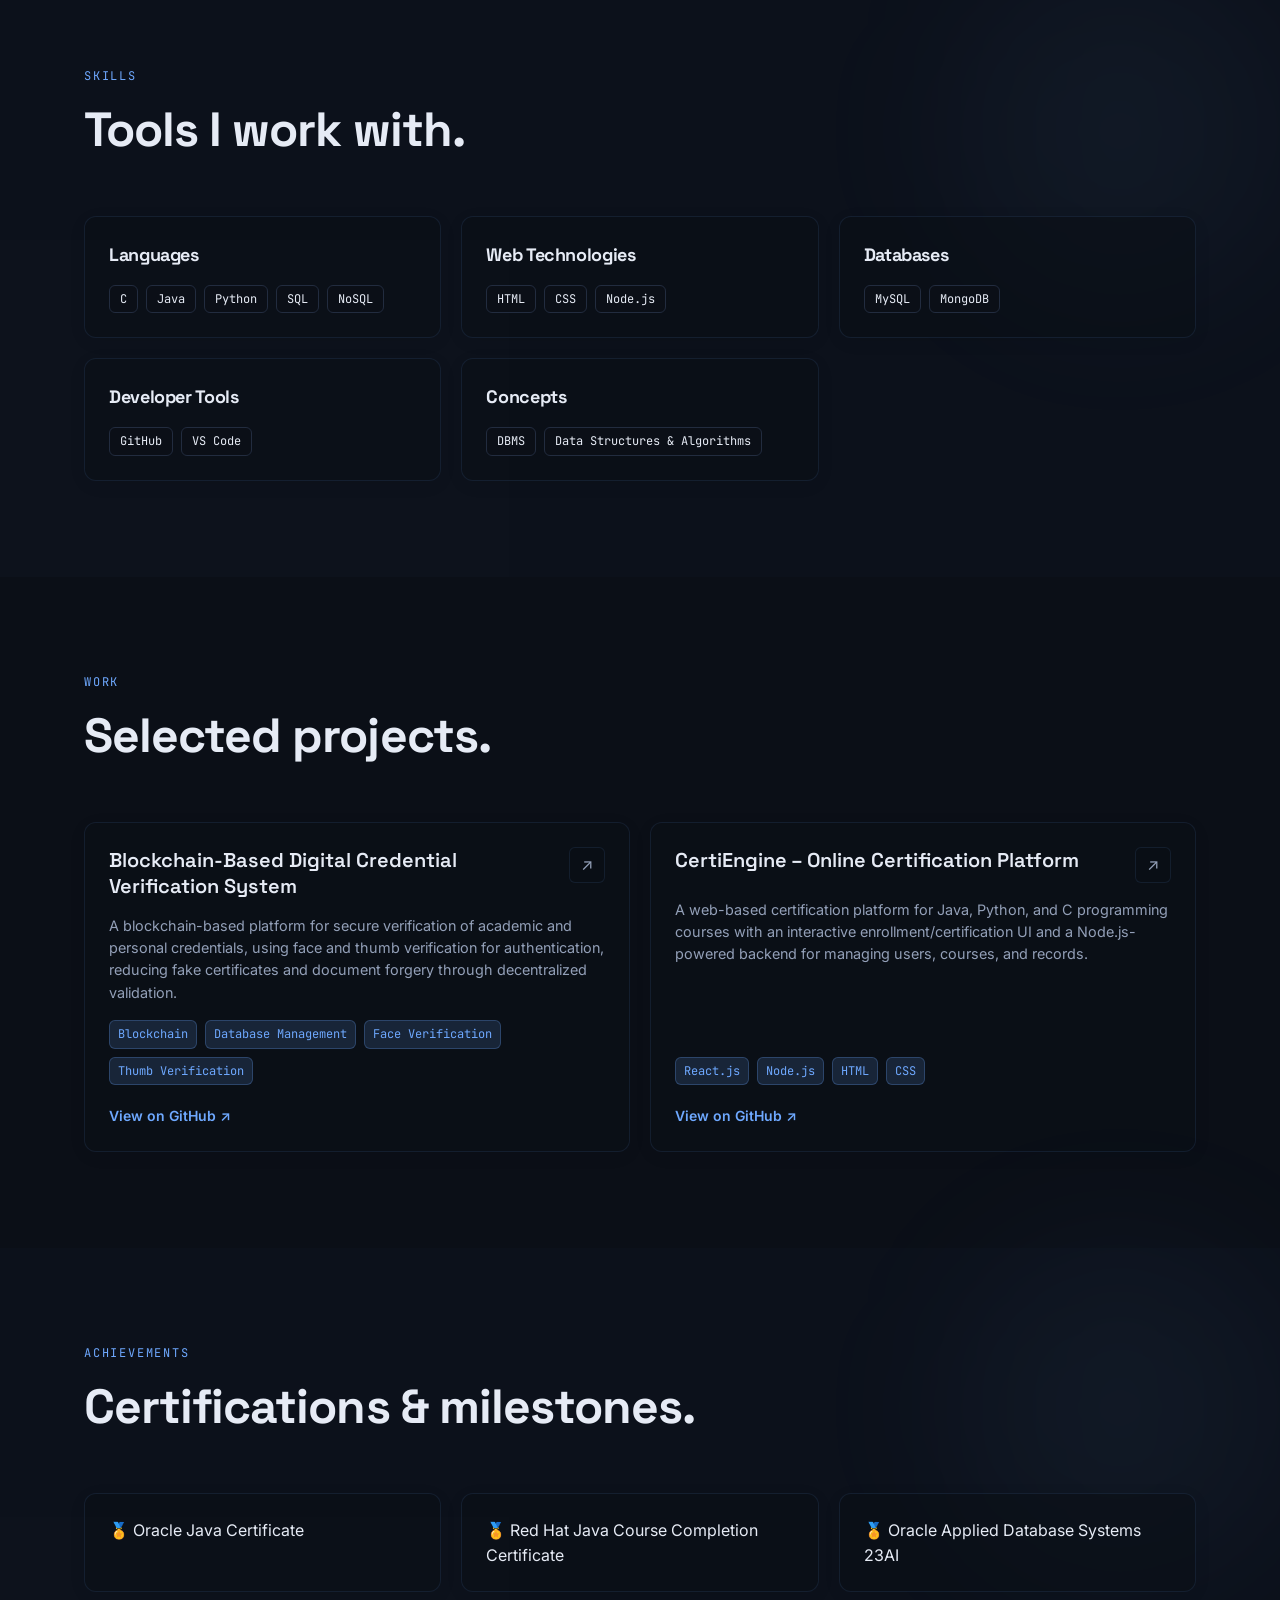
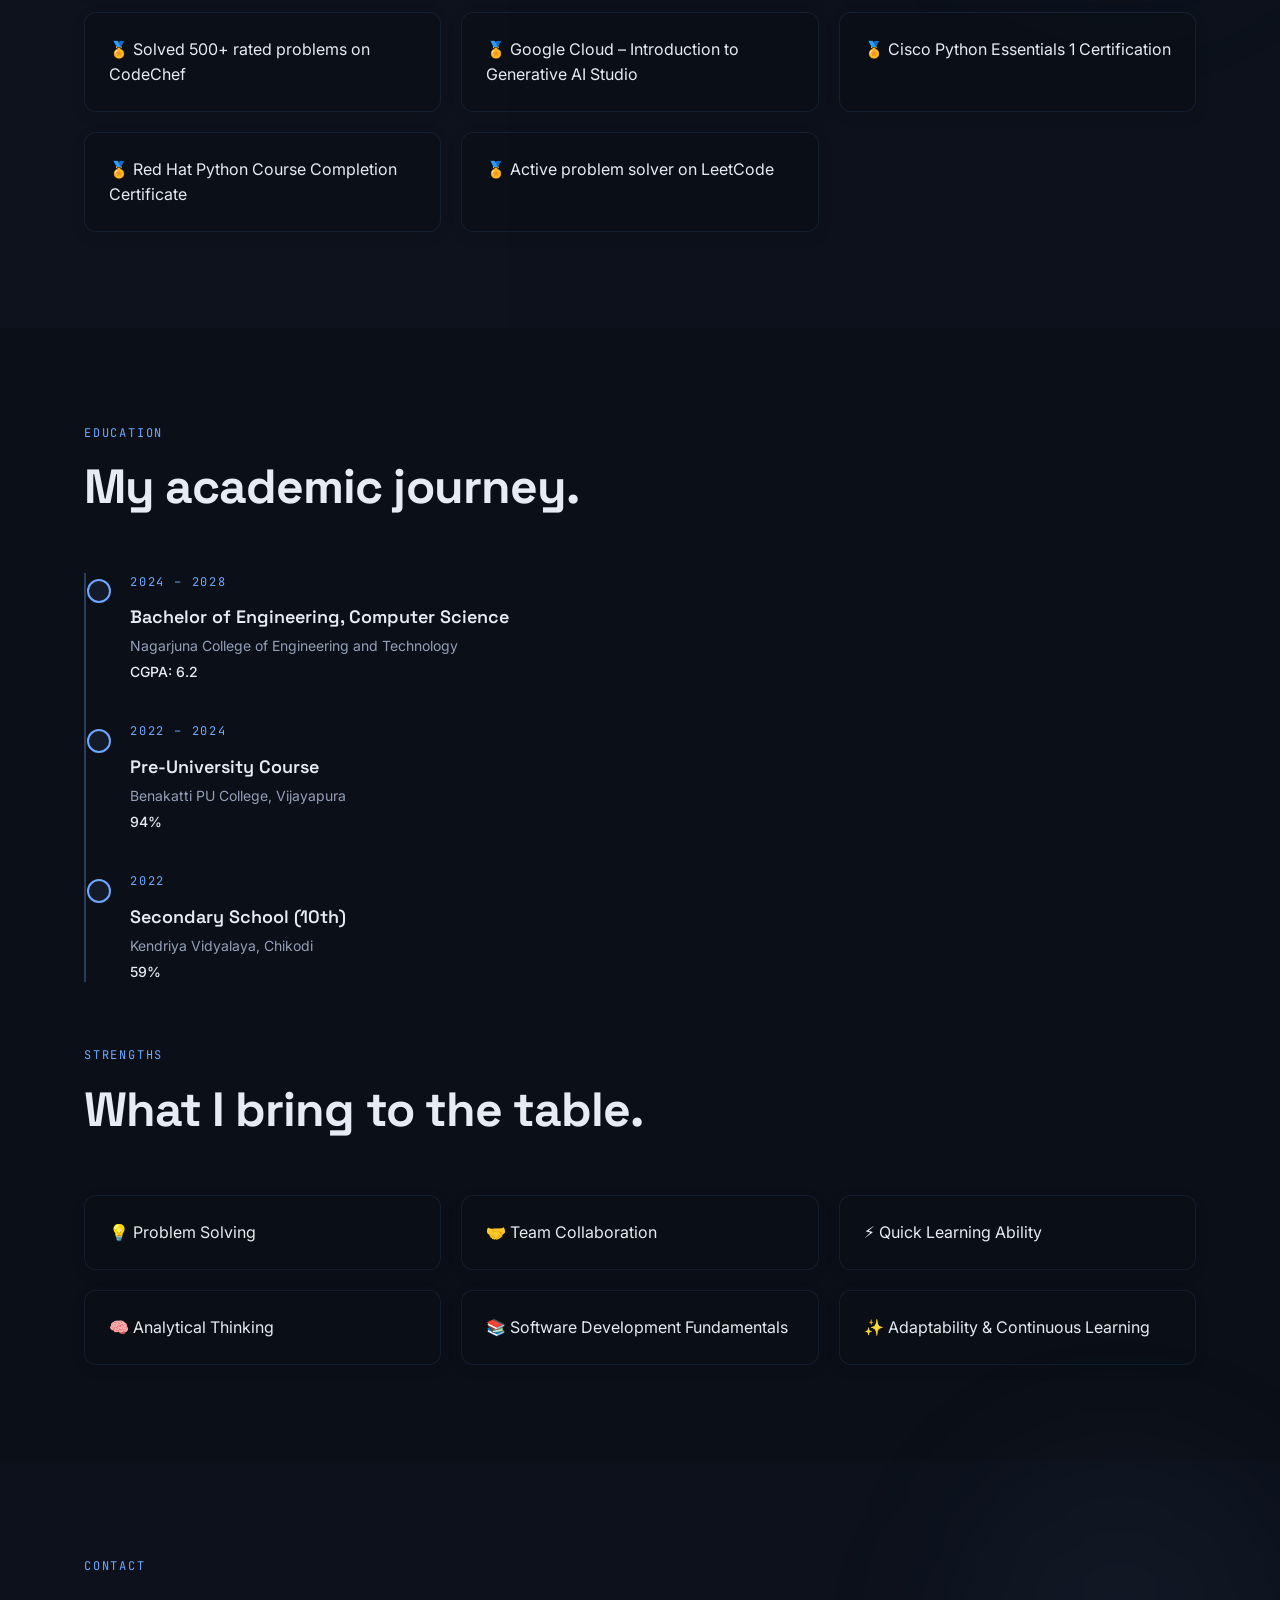
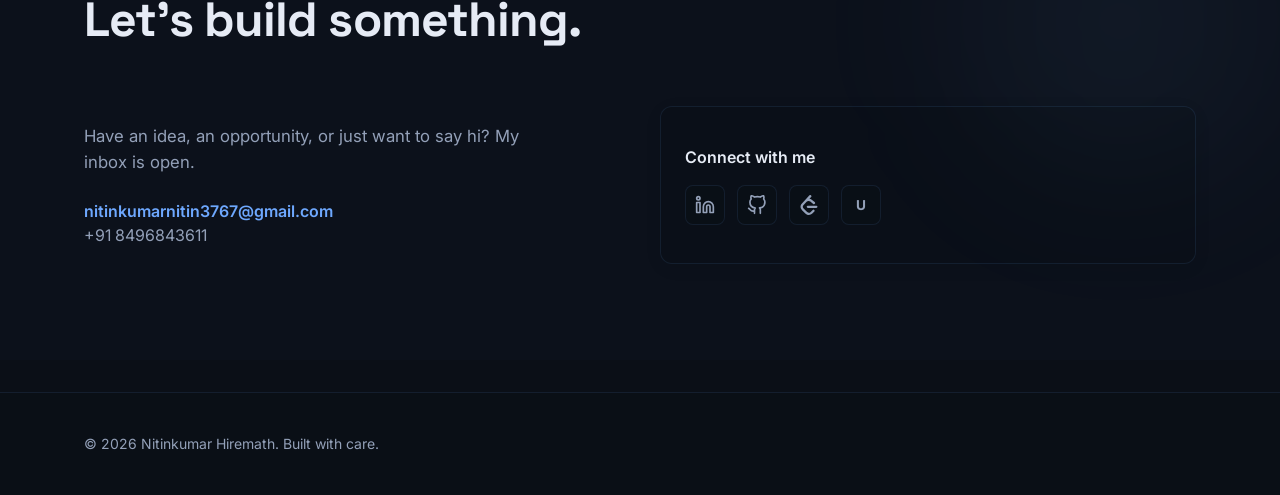
==== commit a4296f4d: "Intial" ====
--- a/index.html
+++ b/index.html
@@ -201,6 +201,7 @@
         <a href="https://www.linkedin.com/in/nitin-kumar-701157381" target="_blank" rel="noopener" aria-label="LinkedIn"><svg width="22" height="22" viewBox="0 0 24 24" fill="none" stroke="currentColor" stroke-width="2" stroke-linecap="round" stroke-linejoin="round"><path d="M16 8a6 6 0 0 1 6 6v7h-4v-7a2 2 0 0 0-4 0v7h-4v-7a6 6 0 0 1 6-6z"/><rect x="2" y="9" width="4" height="12"/><circle cx="4" cy="4" r="2"/></svg></a>
         <a href="https://github.com/1nc24cs146-cmyk" target="_blank" rel="noopener" aria-label="GitHub"><svg width="22" height="22" viewBox="0 0 24 24" fill="none" stroke="currentColor" stroke-width="2" stroke-linecap="round" stroke-linejoin="round"><path d="M9 19c-5 1.5-5-2.5-7-3m14 6v-3.87a3.37 3.37 0 0 0-.94-2.61c3.14-.35 6.44-1.54 6.44-7A5.44 5.44 0 0 0 20 4.77 5.07 5.07 0 0 0 19.91 1S18.73.65 16 2.48a13.38 13.38 0 0 0-7 0C6.27.65 5.09 1 5.09 1A5.07 5.07 0 0 0 5 4.77a5.44 5.44 0 0 0-1.5 3.78c0 5.42 3.3 6.61 6.44 7A3.37 3.37 0 0 0 9 18.13V22"/></svg></a>
         <a href="https://leetcode.com/u/Nitin_810" target="_blank" rel="noopener" aria-label="LeetCode"><svg width="22" height="22" viewBox="0 0 24 24" fill="currentColor"><path d="M13.483 0a1.374 1.374 0 0 0-.961.438L7.116 6.226l-3.854 4.126a5.266 5.266 0 0 0-1.209 2.104 5.35 5.35 0 0 0-.125.513 5.527 5.527 0 0 0 .062 2.362 5.83 5.83 0 0 0 .349 1.017 5.938 5.938 0 0 0 1.271 1.818l4.277 4.193.039.038c2.248 2.165 5.852 2.133 8.063-.074l2.396-2.392c.54-.54.54-1.414.003-1.955a1.378 1.378 0 0 0-1.951-.003l-2.396 2.392a3.021 3.021 0 0 1-4.205.038l-.02-.019-4.276-4.193c-.652-.64-.972-1.469-.948-2.263a2.68 2.68 0 0 1 .066-.523 2.545 2.545 0 0 1 .619-1.164L9.13 8.114c1.058-1.134 3.204-1.27 4.43-.278l3.501 2.831c.593.48 1.461.387 1.94-.207a1.384 1.384 0 0 0-.207-1.943l-3.5-2.831c-.8-.647-1.766-1.045-2.774-1.202l2.015-2.158A1.384 1.384 0 0 0 13.483 0zm-2.866 12.815a1.38 1.38 0 0 0-1.38 1.382 1.38 1.38 0 0 0 1.38 1.382H20.79a1.38 1.38 0 0 0 1.38-1.382 1.38 1.38 0 0 0-1.38-1.382z"/></svg></a>
+        <a href="https://unstop.com/u/nitinkum16178" target="_blank" rel="noopener" aria-label="Unstop"><span style="font-size:.85rem;font-weight:700;letter-spacing:.04em">U</span></a>
         <a href="mailto:nitinkumarnitin3767@gmail.com" aria-label="Email"><svg width="22" height="22" viewBox="0 0 24 24" fill="none" stroke="currentColor" stroke-width="2" stroke-linecap="round" stroke-linejoin="round"><path d="M4 4h16c1.1 0 2 .9 2 2v12c0 1.1-.9 2-2 2H4c-1.1 0-2-.9-2-2V6c0-1.1.9-2 2-2z"/><polyline points="22,6 12,13 2,6"/></svg></a>
       </div>
     </div>
@@ -321,6 +322,7 @@
           <a href="https://www.linkedin.com/in/nitin-kumar-701157381" target="_blank" rel="noopener" aria-label="LinkedIn"><svg width="20" height="20" viewBox="0 0 24 24" fill="none" stroke="currentColor" stroke-width="2" stroke-linecap="round" stroke-linejoin="round"><path d="M16 8a6 6 0 0 1 6 6v7h-4v-7a2 2 0 0 0-4 0v7h-4v-7a6 6 0 0 1 6-6z"/><rect x="2" y="9" width="4" height="12"/><circle cx="4" cy="4" r="2"/></svg></a>
           <a href="https://github.com/1nc24cs146-cmyk" target="_blank" rel="noopener" aria-label="GitHub"><svg width="20" height="20" viewBox="0 0 24 24" fill="none" stroke="currentColor" stroke-width="2" stroke-linecap="round" stroke-linejoin="round"><path d="M9 19c-5 1.5-5-2.5-7-3m14 6v-3.87a3.37 3.37 0 0 0-.94-2.61c3.14-.35 6.44-1.54 6.44-7A5.44 5.44 0 0 0 20 4.77 5.07 5.07 0 0 0 19.91 1S18.73.65 16 2.48a13.38 13.38 0 0 0-7 0C6.27.65 5.09 1 5.09 1A5.07 5.07 0 0 0 5 4.77a5.44 5.44 0 0 0-1.5 3.78c0 5.42 3.3 6.61 6.44 7A3.37 3.37 0 0 0 9 18.13V22"/></svg></a>
           <a href="https://leetcode.com/u/Nitin_810" target="_blank" rel="noopener" aria-label="LeetCode"><svg width="20" height="20" viewBox="0 0 24 24" fill="currentColor"><path d="M13.483 0a1.374 1.374 0 0 0-.961.438L7.116 6.226l-3.854 4.126a5.266 5.266 0 0 0-1.209 2.104 5.35 5.35 0 0 0-.125.513 5.527 5.527 0 0 0 .062 2.362 5.83 5.83 0 0 0 .349 1.017 5.938 5.938 0 0 0 1.271 1.818l4.277 4.193.039.038c2.248 2.165 5.852 2.133 8.063-.074l2.396-2.392c.54-.54.54-1.414.003-1.955a1.378 1.378 0 0 0-1.951-.003l-2.396 2.392a3.021 3.021 0 0 1-4.205.038l-.02-.019-4.276-4.193c-.652-.64-.972-1.469-.948-2.263a2.68 2.68 0 0 1 .066-.523 2.545 2.545 0 0 1 .619-1.164L9.13 8.114c1.058-1.134 3.204-1.27 4.43-.278l3.501 2.831c.593.48 1.461.387 1.94-.207a1.384 1.384 0 0 0-.207-1.943l-3.5-2.831c-.8-.647-1.766-1.045-2.774-1.202l2.015-2.158A1.384 1.384 0 0 0 13.483 0zm-2.866 12.815a1.38 1.38 0 0 0-1.38 1.382 1.38 1.38 0 0 0 1.38 1.382H20.79a1.38 1.38 0 0 0 1.38-1.382 1.38 1.38 0 0 0-1.38-1.382z"/></svg></a>
+          <a href="https://unstop.com/u/nitinkum16178" target="_blank" rel="noopener" aria-label="Unstop"><span style="font-size:.85rem;font-weight:700;letter-spacing:.04em">U</span></a>
         </div>
       </div>
     </div>
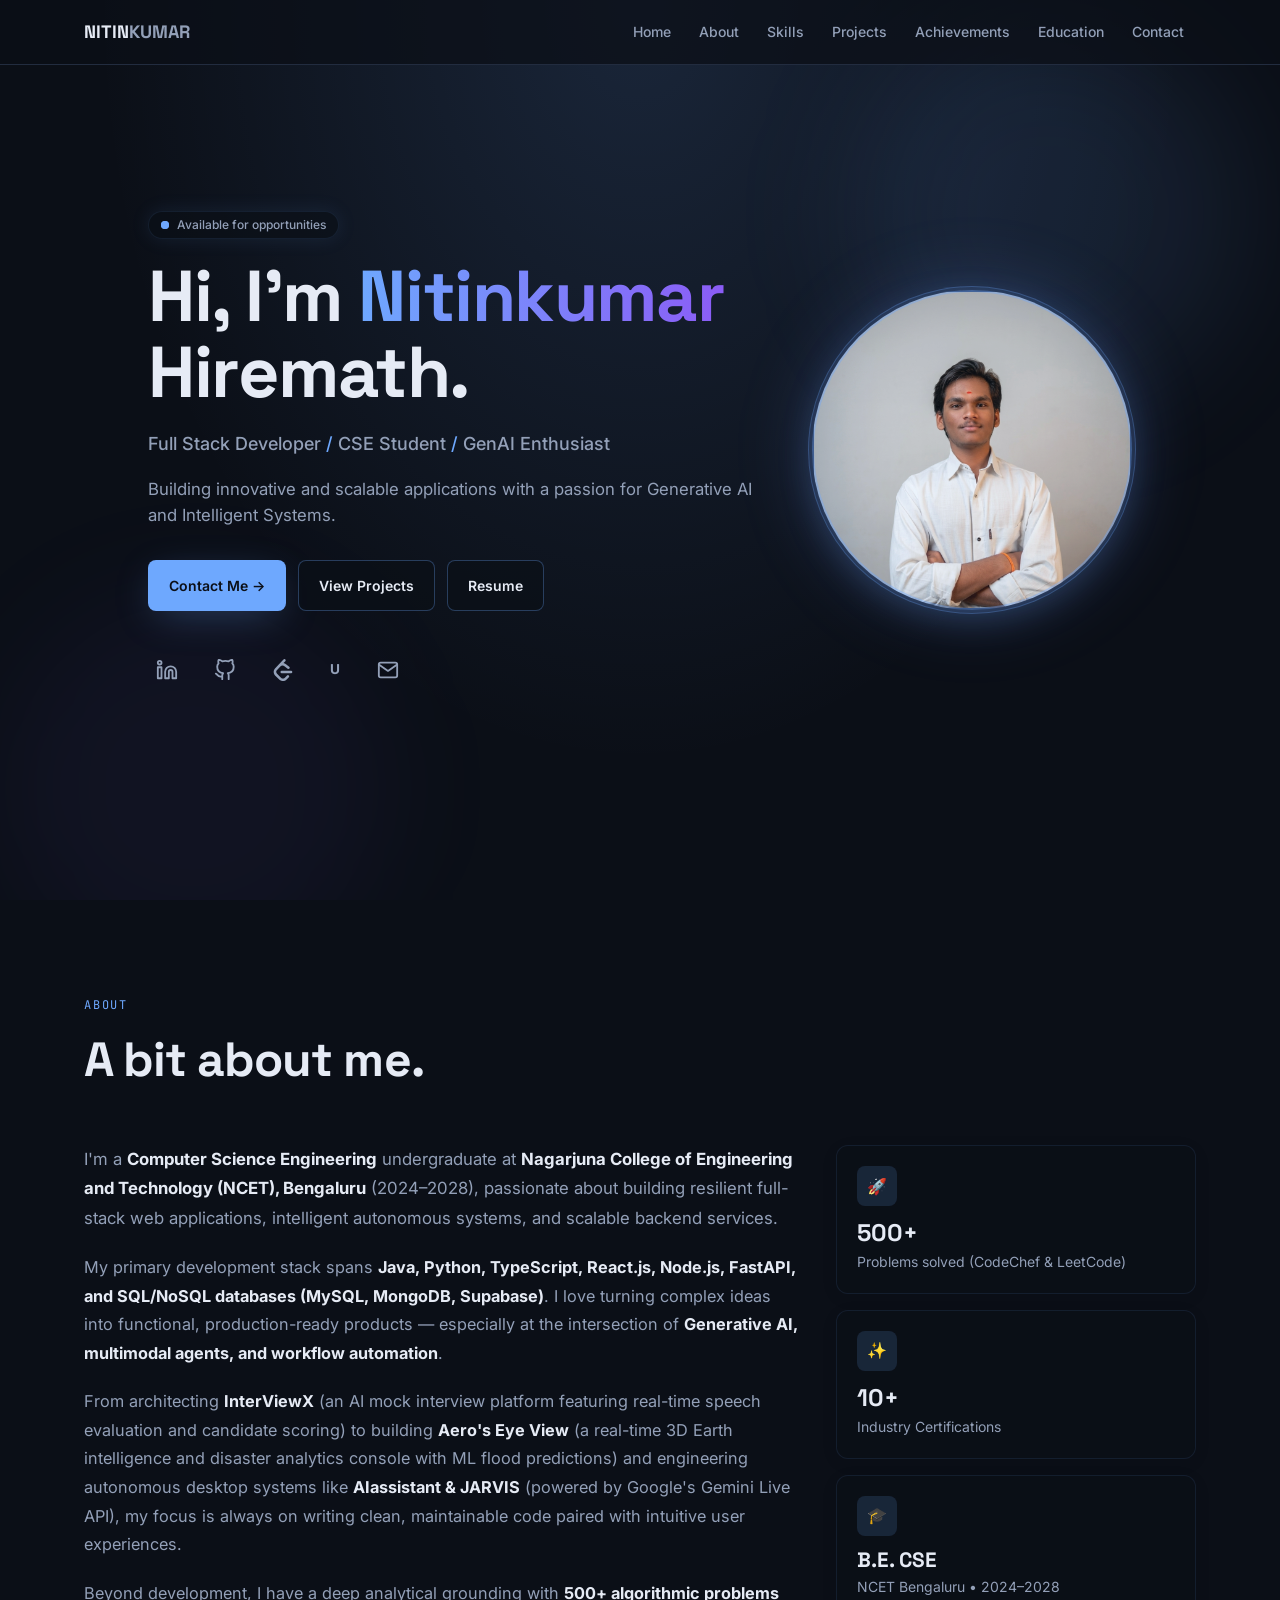
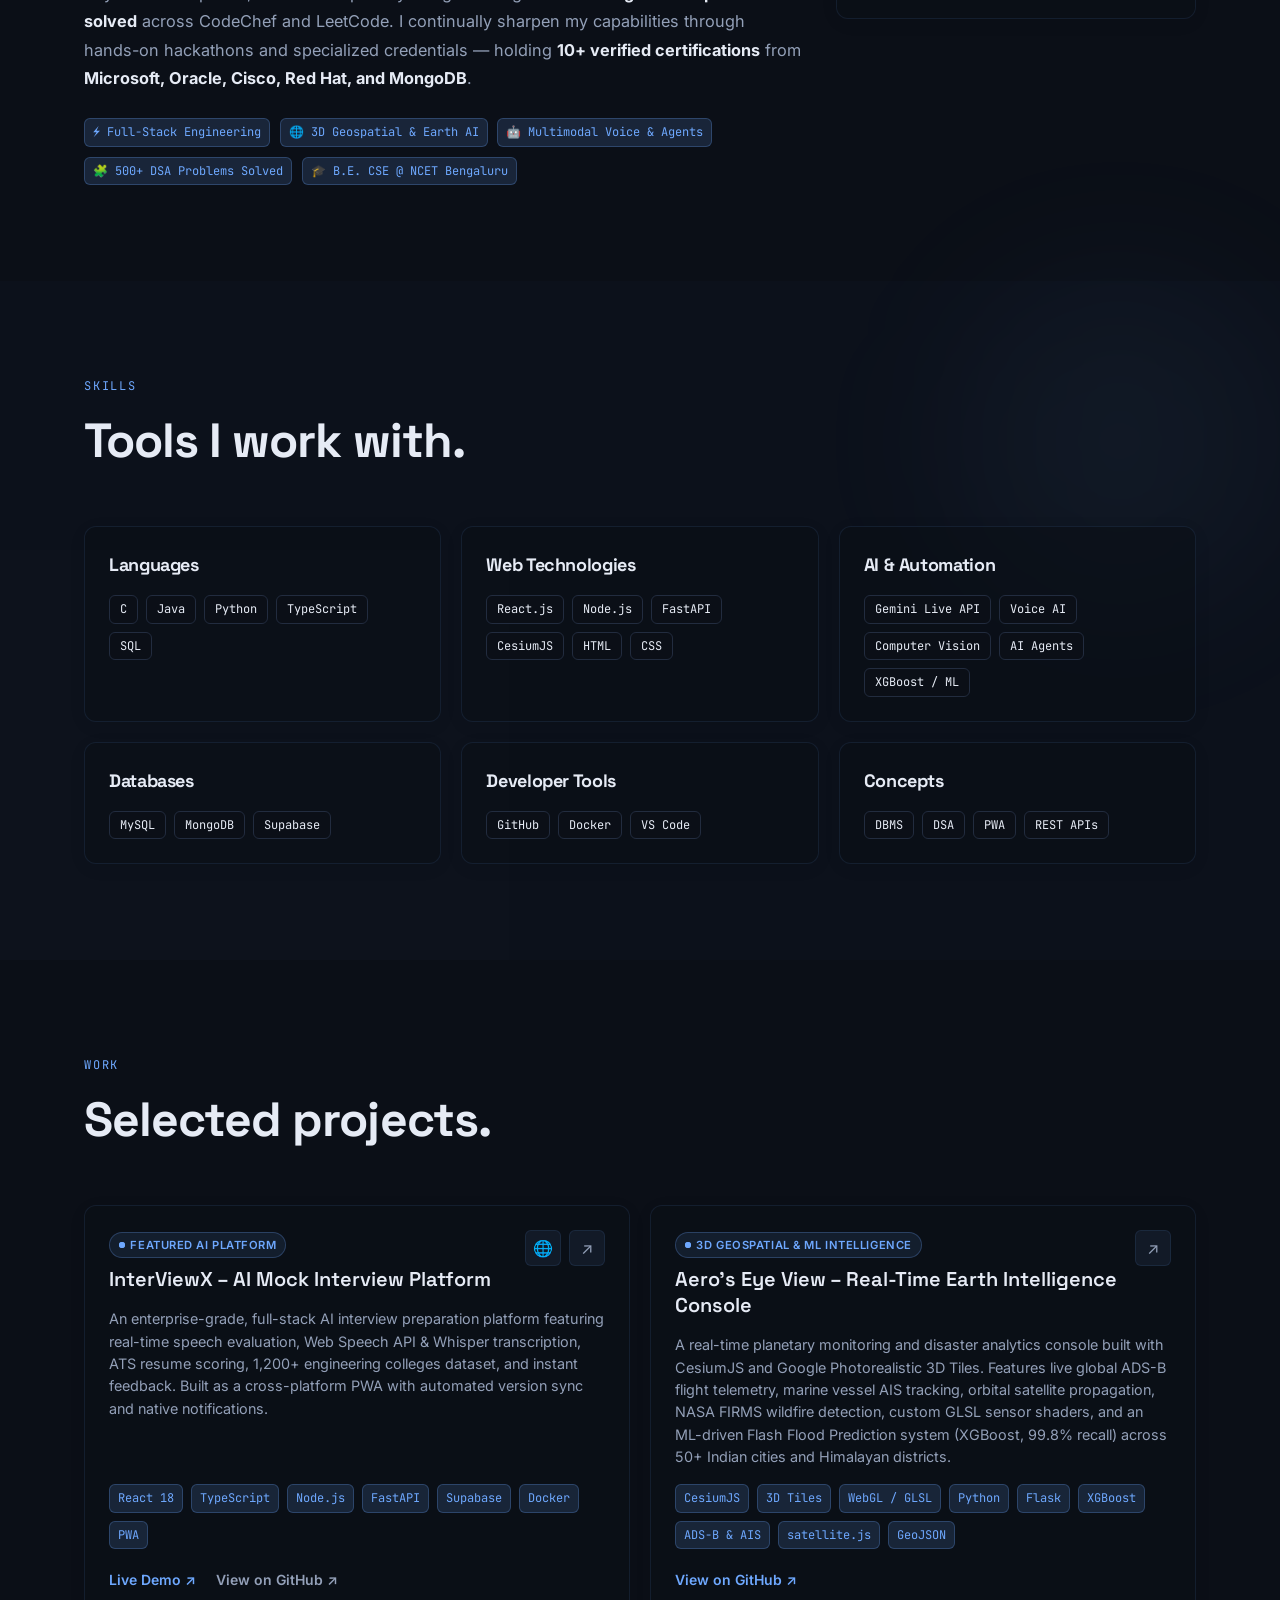
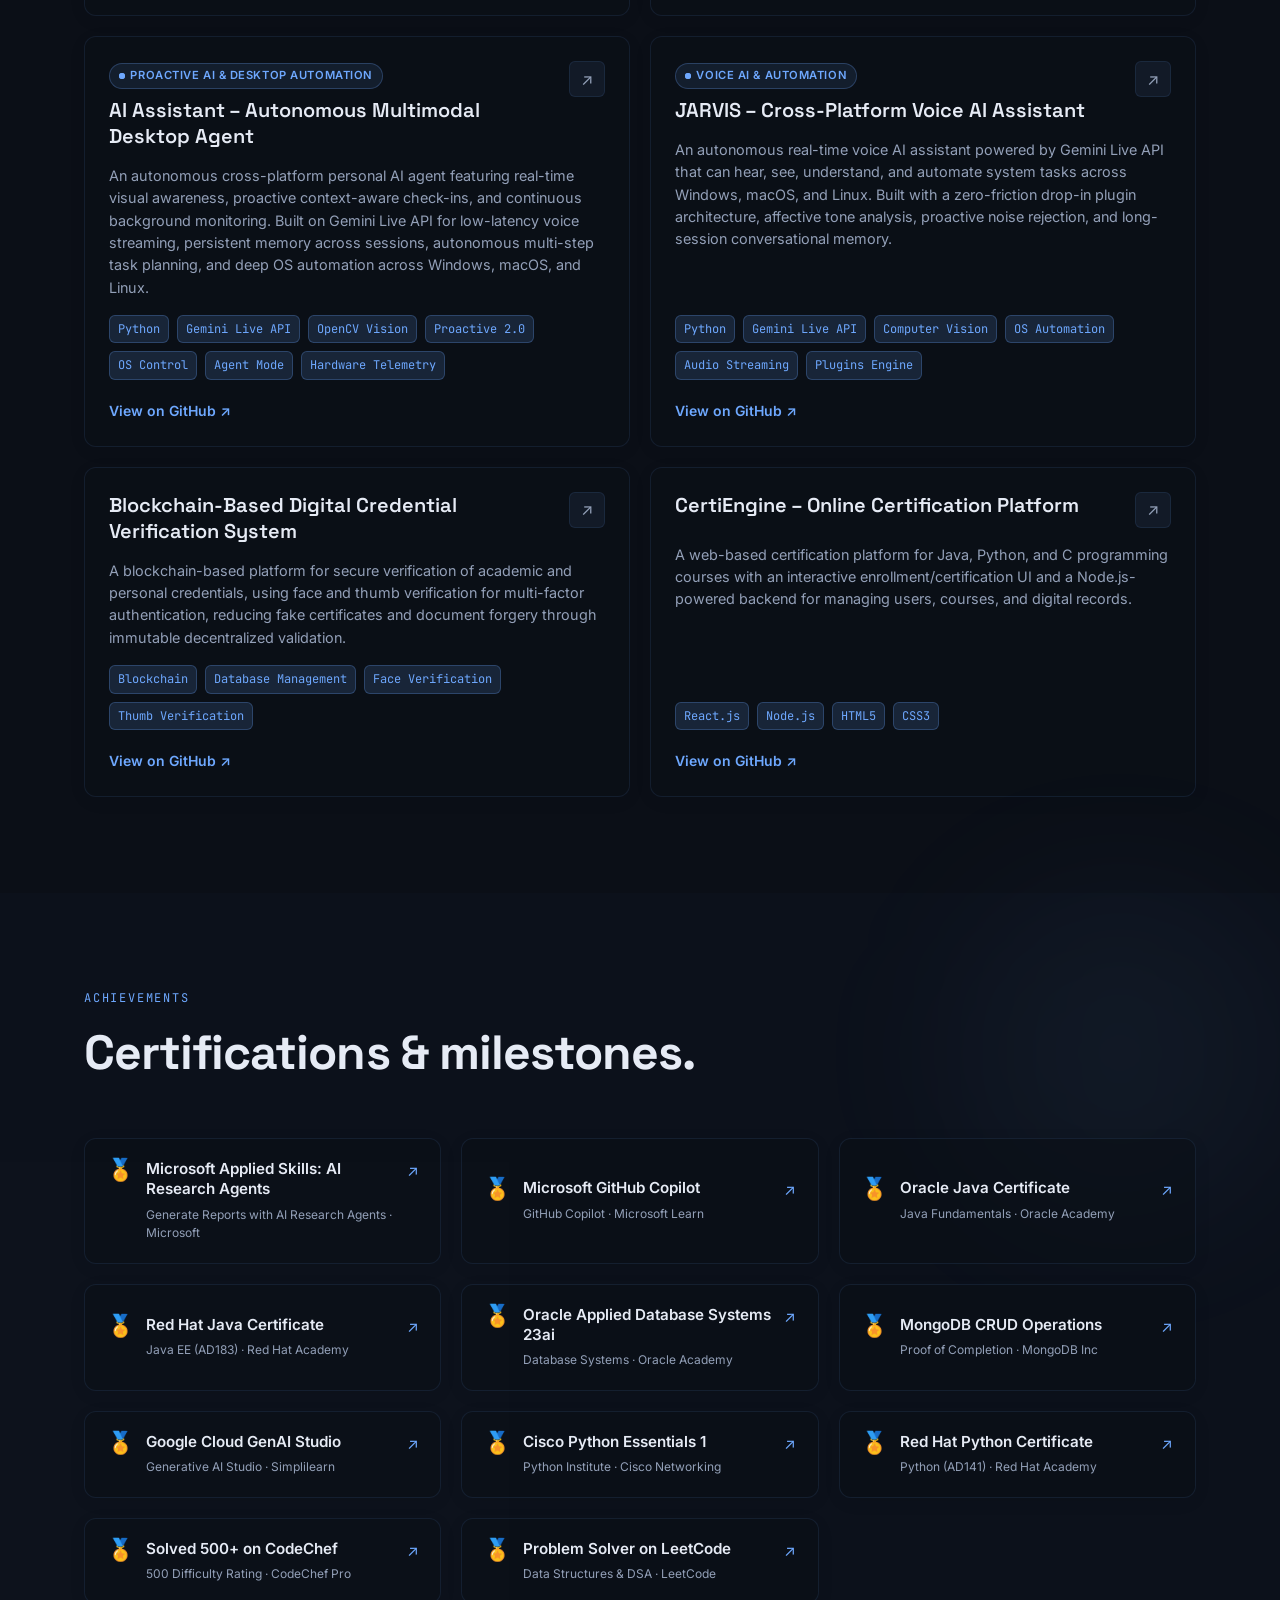
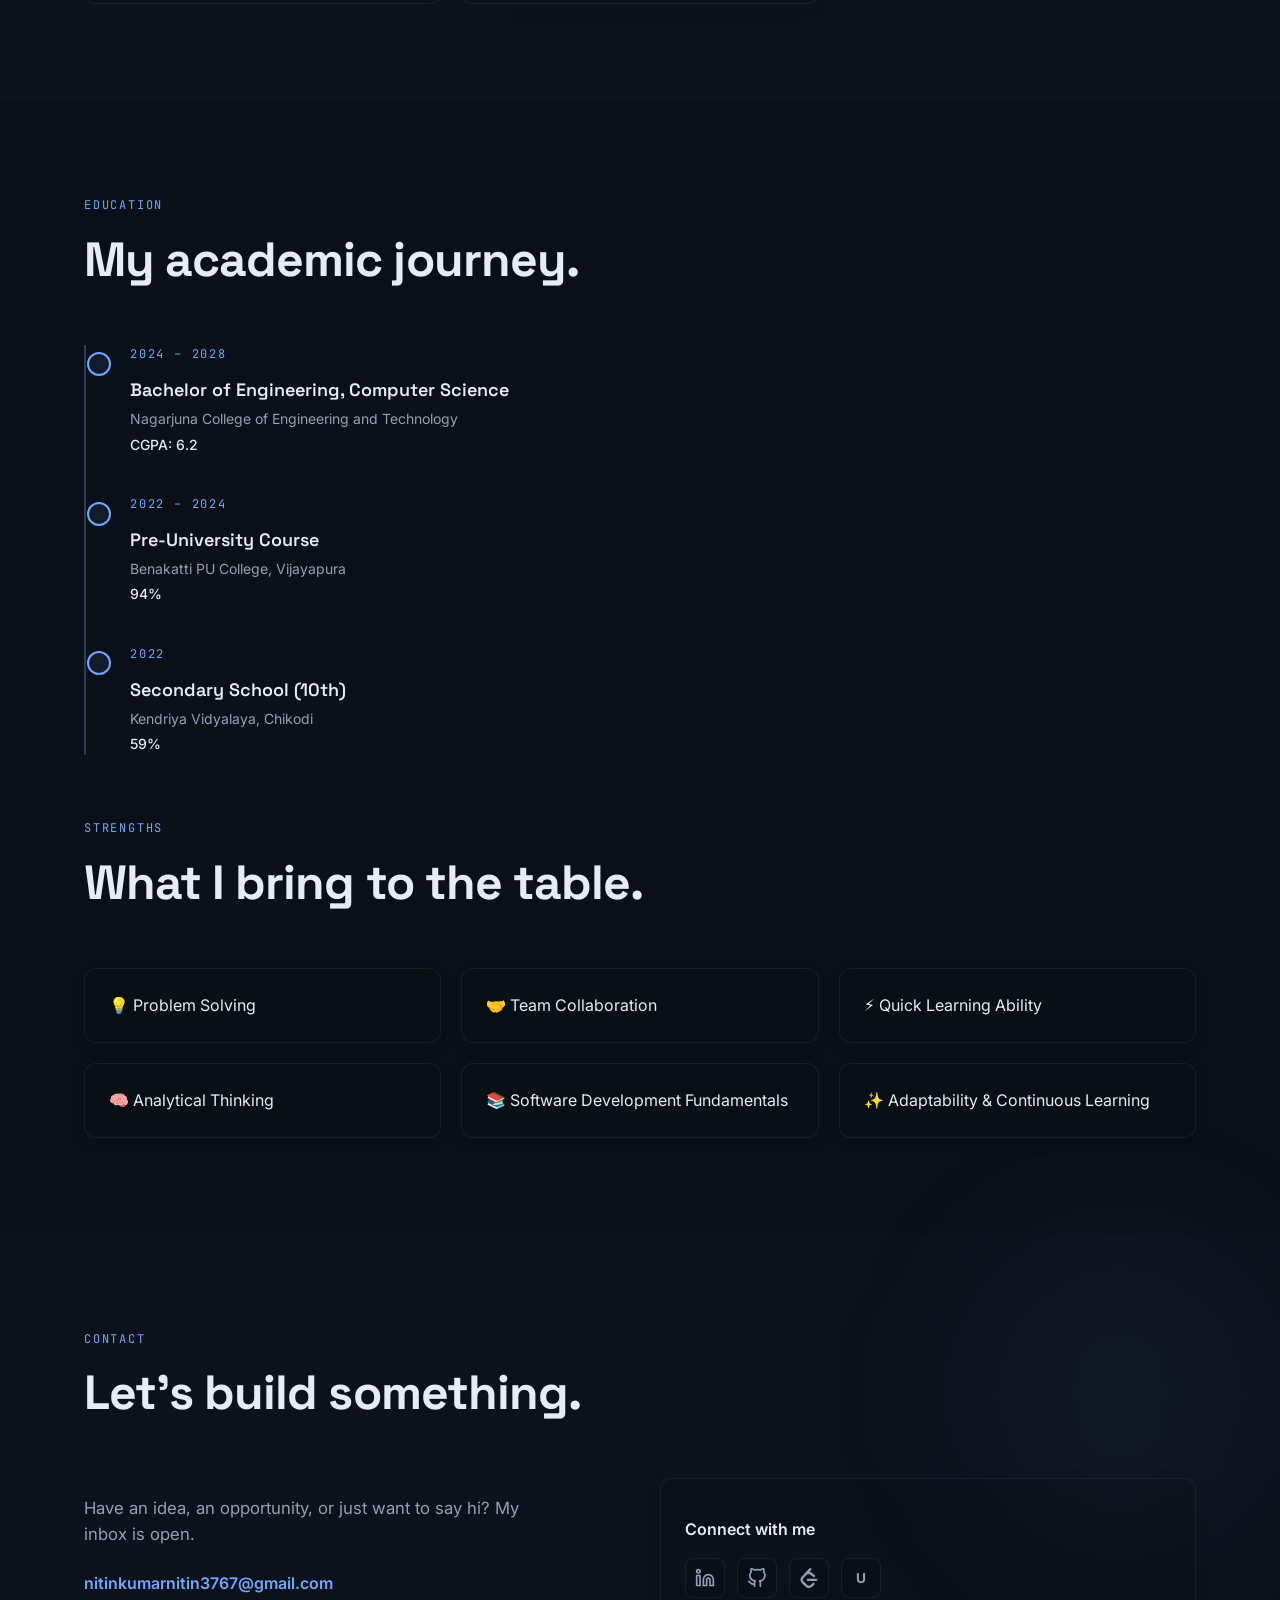
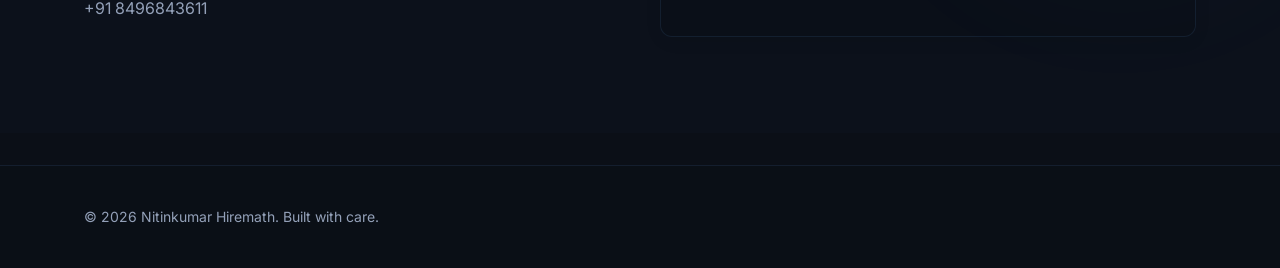
==== commit 8bb03427: "feat: expand about section, add featured projects (InterViewX, Aero's Eye View, AI Assistant), add v" ====
--- a/index.html
+++ b/index.html
@@ -131,13 +131,24 @@
   /* Projects */
   .project{display:flex;flex-direction:column;height:100%}
   .project h3{margin:0;font-family:'Space Grotesk',sans-serif;font-size:1.25rem;font-weight:600;line-height:1.3;transition:color 0.3s}
-  .card:hover .project h3{color:var(--primary)}
+  .card:hover h3, .project:hover h3{color:var(--primary)}
   .project p{color:var(--muted);font-size:.9rem;margin:1rem 0;flex:1}
   .project-header{display:flex;justify-content:space-between;gap:1rem;align-items:flex-start}
-  .icon-btn{display:inline-flex;width:2.25rem;height:2.25rem;align-items:center;justify-content:center;border:1px solid rgba(110,168,254,.1);border-radius:.375rem;color:var(--muted);transition:all 0.3s;flex-shrink:0;background:rgba(11,15,23,.6)}
+  .badge-featured{display:inline-flex;align-items:center;gap:.35rem;font-size:.7rem;font-weight:600;color:var(--primary);background:rgba(110,168,254,.1);border:1px solid rgba(110,168,254,.25);padding:.2rem .55rem;border-radius:9999px;margin-bottom:.5rem;text-transform:uppercase;letter-spacing:.05em}
+  .icon-btn{display:inline-flex;width:2.25rem;height:2.25rem;align-items:center;justify-content:center;border:1px solid rgba(110,168,254,.1);border-radius:.375rem;color:var(--muted);transition:all 0.3s;flex-shrink:0;background:rgba(110,168,254,.08)}
   .icon-btn:hover{color:var(--primary);border-color:rgba(110,168,254,.5);transform:scale(1.15);box-shadow:0 0 15px rgba(110,168,254,.2)}
+  .project-actions{margin-top:auto;padding-top:1.25rem;display:flex;gap:1.25rem;flex-wrap:wrap;align-items:center}
   .link-out{margin-top:1.25rem;display:inline-flex;align-items:center;gap:.375rem;color:var(--primary);font-weight:600;font-size:.875rem;transition:all 0.3s}
+  .project-actions .link-out{margin-top:0}
   .link-out:hover{gap:.75rem;text-shadow:0 0 10px rgba(110,168,254,.3)}
+
+  /* Cert cards */
+  .cert-card{display:flex;flex-direction:column;justify-content:center;text-decoration:none;cursor:pointer;padding:1.25rem 1.35rem}
+  .cert-card:hover .icon-arrow{transform:translate(2px, -2px);color:var(--text)}
+  .cert-card:hover .cert-title{color:var(--primary)}
+  .cert-title{font-weight:600;font-size:0.95rem;color:var(--text);line-height:1.35;transition:color 0.2s}
+  .cert-sub{font-size:0.75rem;color:var(--muted);margin-top:0.35rem}
+  .icon-arrow{color:var(--primary);font-size:0.95rem;transition:all 0.2s;flex-shrink:0}
 
   /* Timeline */
   ol.timeline{list-style:none;padding:0 0 0 .75rem;margin:0;border-left:2px solid rgba(110,168,254,.3);transition:border-color 0.3s}
@@ -195,7 +206,7 @@
       <div class="cta-row">
         <a class="btn btn-primary" href="#contact">Contact Me →</a>
         <a class="btn btn-outline" href="#projects">View Projects</a>
-        <a class="btn btn-outline" href="resume/nitin-resume.pdf" target="_blank" rel="noopener" download>Resume</a>
+        <a class="btn btn-outline" href="resume/NITIN_RESUME3.pdf" target="_blank" rel="noopener" download="NITIN_RESUME3.pdf">Resume</a>
       </div>
       <div class="socials">
         <a href="https://www.linkedin.com/in/nitin-kumar-701157381" target="_blank" rel="noopener" aria-label="LinkedIn"><svg width="22" height="22" viewBox="0 0 24 24" fill="none" stroke="currentColor" stroke-width="2" stroke-linecap="round" stroke-linejoin="round"><path d="M16 8a6 6 0 0 1 6 6v7h-4v-7a2 2 0 0 0-4 0v7h-4v-7a6 6 0 0 1 6-6z"/><rect x="2" y="9" width="4" height="12"/><circle cx="4" cy="4" r="2"/></svg></a>
@@ -216,10 +227,48 @@
   <div class="container">
     <p class="eyebrow">About</p><h2>A bit about me.</h2>
     <div class="about-grid">
-      <p style="font-size:1.05rem;color:var(--muted);margin:0">I'm a Computer Science Engineering student skilled in <strong style="color:var(--text)">Java, Python, SQL, HTML, CSS, JavaScript, and Node.js</strong>, with a strong foundation in software development, database management, and problem-solving. I love turning ideas into products — especially at the intersection of <strong style="color:var(--text)">Generative AI, agents, and automation</strong>.</p>
+      <div style="display:flex;flex-direction:column;gap:1.25rem">
+        <p style="font-size:1.05rem;line-height:1.75;color:var(--muted);margin:0">
+          I'm a <strong style="color:var(--text)">Computer Science Engineering</strong> undergraduate at <strong style="color:var(--text)">Nagarjuna College of Engineering and Technology (NCET), Bengaluru</strong> (2024–2028), passionate about building resilient full-stack web applications, intelligent autonomous systems, and scalable backend services.
+        </p>
+
+        <p style="font-size:1.02rem;line-height:1.75;color:var(--muted);margin:0">
+          My primary development stack spans <strong style="color:var(--text)">Java, Python, TypeScript, React.js, Node.js, FastAPI, and SQL/NoSQL databases (MySQL, MongoDB, Supabase)</strong>. I love turning complex ideas into functional, production-ready products — especially at the intersection of <strong style="color:var(--text)">Generative AI, multimodal agents, and workflow automation</strong>.
+        </p>
+
+        <p style="font-size:1.02rem;line-height:1.75;color:var(--muted);margin:0">
+          From architecting <strong style="color:var(--text)">InterViewX</strong> (an AI mock interview platform featuring real-time speech evaluation and candidate scoring) to building <strong style="color:var(--text)">Aero's Eye View</strong> (a real-time 3D Earth intelligence and disaster analytics console with ML flood predictions) and engineering autonomous desktop systems like <strong style="color:var(--text)">AIassistant &amp; JARVIS</strong> (powered by Google's Gemini Live API), my focus is always on writing clean, maintainable code paired with intuitive user experiences.
+        </p>
+
+        <p style="font-size:1.02rem;line-height:1.75;color:var(--muted);margin:0">
+          Beyond development, I have a deep analytical grounding with <strong style="color:var(--text)">500+ algorithmic problems solved</strong> across CodeChef and LeetCode. I continually sharpen my capabilities through hands-on hackathons and specialized credentials — holding <strong style="color:var(--text)">10+ verified certifications</strong> from <strong style="color:var(--text)">Microsoft, Oracle, Cisco, Red Hat, and MongoDB</strong>.
+        </p>
+
+        <div style="display:flex;flex-wrap:wrap;gap:.6rem;padding-top:.35rem">
+          <span class="chip-primary">⚡ Full-Stack Engineering</span>
+          <span class="chip-primary">🌐 3D Geospatial &amp; Earth AI</span>
+          <span class="chip-primary">🤖 Multimodal Voice &amp; Agents</span>
+          <span class="chip-primary">🧩 500+ DSA Problems Solved</span>
+          <span class="chip-primary">🎓 B.E. CSE @ NCET Bengaluru</span>
+        </div>
+      </div>
+
       <div>
-        <div class="stat stagger-1"><div class="icon-box">🚀</div><div class="stat-num">500+</div><div class="muted" style="font-size:.875rem">Problems solved</div></div>
-        <div class="stat stagger-2"><div class="icon-box">✨</div><div class="stat-num">7+</div><div class="muted" style="font-size:.875rem">Certifications</div></div>
+        <div class="stat stagger-1">
+          <div class="icon-box">🚀</div>
+          <div class="stat-num">500+</div>
+          <div class="muted" style="font-size:.875rem">Problems solved (CodeChef &amp; LeetCode)</div>
+        </div>
+        <div class="stat stagger-2">
+          <div class="icon-box">✨</div>
+          <div class="stat-num">10+</div>
+          <div class="muted" style="font-size:.875rem">Industry Certifications</div>
+        </div>
+        <div class="stat stagger-3" style="margin-bottom:0">
+          <div class="icon-box">🎓</div>
+          <div class="stat-num" style="font-size:1.3rem">B.E. CSE</div>
+          <div class="muted" style="font-size:.875rem">NCET Bengaluru &bull; 2024–2028</div>
+        </div>
       </div>
     </div>
   </div>
@@ -230,11 +279,12 @@
   <div class="container">
     <p class="eyebrow">Skills</p><h2>Tools I work with.</h2>
     <div class="grid grid-3">
-      <div class="card stagger-1"><h3 class="display" style="margin:0 0 1rem;font-size:1.125rem">Languages</h3><div class="chip-row" style="margin:0"><span class="chip">C</span><span class="chip">Java</span><span class="chip">Python</span><span class="chip">SQL</span><span class="chip">NoSQL</span></div></div>
-      <div class="card stagger-2"><h3 class="display" style="margin:0 0 1rem;font-size:1.125rem">Web Technologies</h3><div class="chip-row" style="margin:0"><span class="chip">HTML</span><span class="chip">CSS</span><span class="chip">Node.js</span></div></div>
-      <div class="card stagger-3"><h3 class="display" style="margin:0 0 1rem;font-size:1.125rem">Databases</h3><div class="chip-row" style="margin:0"><span class="chip">MySQL</span><span class="chip">MongoDB</span></div></div>
-      <div class="card stagger-4"><h3 class="display" style="margin:0 0 1rem;font-size:1.125rem">Developer Tools</h3><div class="chip-row" style="margin:0"><span class="chip">GitHub</span><span class="chip">VS Code</span></div></div>
-      <div class="card stagger-5"><h3 class="display" style="margin:0 0 1rem;font-size:1.125rem">Concepts</h3><div class="chip-row" style="margin:0"><span class="chip">DBMS</span><span class="chip">Data Structures &amp; Algorithms</span></div></div>
+      <div class="card stagger-1"><h3 class="display" style="margin:0 0 1rem;font-size:1.125rem">Languages</h3><div class="chip-row" style="margin:0"><span class="chip">C</span><span class="chip">Java</span><span class="chip">Python</span><span class="chip">TypeScript</span><span class="chip">SQL</span></div></div>
+      <div class="card stagger-2"><h3 class="display" style="margin:0 0 1rem;font-size:1.125rem">Web Technologies</h3><div class="chip-row" style="margin:0"><span class="chip">React.js</span><span class="chip">Node.js</span><span class="chip">FastAPI</span><span class="chip">CesiumJS</span><span class="chip">HTML</span><span class="chip">CSS</span></div></div>
+      <div class="card stagger-3"><h3 class="display" style="margin:0 0 1rem;font-size:1.125rem">AI &amp; Automation</h3><div class="chip-row" style="margin:0"><span class="chip">Gemini Live API</span><span class="chip">Voice AI</span><span class="chip">Computer Vision</span><span class="chip">AI Agents</span><span class="chip">XGBoost / ML</span></div></div>
+      <div class="card stagger-4"><h3 class="display" style="margin:0 0 1rem;font-size:1.125rem">Databases</h3><div class="chip-row" style="margin:0"><span class="chip">MySQL</span><span class="chip">MongoDB</span><span class="chip">Supabase</span></div></div>
+      <div class="card stagger-5"><h3 class="display" style="margin:0 0 1rem;font-size:1.125rem">Developer Tools</h3><div class="chip-row" style="margin:0"><span class="chip">GitHub</span><span class="chip">Docker</span><span class="chip">VS Code</span></div></div>
+      <div class="card stagger-6"><h3 class="display" style="margin:0 0 1rem;font-size:1.125rem">Concepts</h3><div class="chip-row" style="margin:0"><span class="chip">DBMS</span><span class="chip">DSA</span><span class="chip">PWA</span><span class="chip">REST APIs</span></div></div>
     </div>
   </div>
 </section>
@@ -246,21 +296,90 @@
     <div class="grid grid-2">
       <article class="card project stagger-1">
         <div class="project-header">
-          <h3>Blockchain-Based Digital Credential Verification System</h3>
-          <a class="icon-btn" href="https://github.com/1nc24cs146-cmyk" target="_blank" rel="noopener" aria-label="GitHub">↗</a>
-        </div>
-        <p>A blockchain-based platform for secure verification of academic and personal credentials, using face and thumb verification for authentication, reducing fake certificates and document forgery through decentralized validation.</p>
-        <div class="chip-row" style="margin:0"><span class="chip-primary">Blockchain</span><span class="chip-primary">Database Management</span><span class="chip-primary">Face Verification</span><span class="chip-primary">Thumb Verification</span></div>
-        <a class="link-out" href="https://github.com/1nc24cs146-cmyk" target="_blank" rel="noopener">View on GitHub ↗</a>
+          <div>
+            <span class="badge-featured"><span class="dot-pulse" style="width:.375rem;height:.375rem"></span> Featured AI Platform</span>
+            <h3>InterViewX – AI Mock Interview Platform</h3>
+          </div>
+          <div style="display:flex;gap:.5rem;flex-shrink:0">
+            <a class="icon-btn" href="https://aiinterviewcoach-3.onrender.com" target="_blank" rel="noopener" aria-label="Live Demo" title="Live Demo">🌐</a>
+            <a class="icon-btn" href="https://github.com/1nc24cs146-cmyk/InterViewX" target="_blank" rel="noopener" aria-label="GitHub" title="GitHub Repository">↗</a>
+          </div>
+        </div>
+        <p>An enterprise-grade, full-stack AI interview preparation platform featuring real-time speech evaluation, Web Speech API &amp; Whisper transcription, ATS resume scoring, 1,200+ engineering colleges dataset, and instant feedback. Built as a cross-platform PWA with automated version sync and native notifications.</p>
+        <div class="chip-row" style="margin:0"><span class="chip-primary">React 18</span><span class="chip-primary">TypeScript</span><span class="chip-primary">Node.js</span><span class="chip-primary">FastAPI</span><span class="chip-primary">Supabase</span><span class="chip-primary">Docker</span><span class="chip-primary">PWA</span></div>
+        <div class="project-actions">
+          <a class="link-out" href="https://aiinterviewcoach-3.onrender.com" target="_blank" rel="noopener">Live Demo ↗</a>
+          <a class="link-out" style="color:var(--muted)" href="https://github.com/1nc24cs146-cmyk/InterViewX" target="_blank" rel="noopener">View on GitHub ↗</a>
+        </div>
       </article>
+
       <article class="card project stagger-2">
         <div class="project-header">
+          <div>
+            <span class="badge-featured"><span class="dot-pulse" style="width:.375rem;height:.375rem"></span> 3D Geospatial &amp; ML Intelligence</span>
+            <h3>Aero's Eye View – Real-Time Earth Intelligence Console</h3>
+          </div>
+          <a class="icon-btn" href="https://github.com/1nc24cs146-cmyk/Aero-s-Eye-View" target="_blank" rel="noopener" aria-label="GitHub" title="GitHub Repository">↗</a>
+        </div>
+        <p>A real-time planetary monitoring and disaster analytics console built with CesiumJS and Google Photorealistic 3D Tiles. Features live global ADS-B flight telemetry, marine vessel AIS tracking, orbital satellite propagation, NASA FIRMS wildfire detection, custom GLSL sensor shaders, and an ML-driven Flash Flood Prediction system (XGBoost, 99.8% recall) across 50+ Indian cities and Himalayan districts.</p>
+        <div class="chip-row" style="margin:0"><span class="chip-primary">CesiumJS</span><span class="chip-primary">3D Tiles</span><span class="chip-primary">WebGL / GLSL</span><span class="chip-primary">Python</span><span class="chip-primary">Flask</span><span class="chip-primary">XGBoost</span><span class="chip-primary">ADS-B &amp; AIS</span><span class="chip-primary">satellite.js</span><span class="chip-primary">GeoJSON</span></div>
+        <div class="project-actions">
+          <a class="link-out" href="https://github.com/1nc24cs146-cmyk/Aero-s-Eye-View" target="_blank" rel="noopener">View on GitHub ↗</a>
+        </div>
+      </article>
+
+      <article class="card project stagger-3">
+        <div class="project-header">
+          <div>
+            <span class="badge-featured"><span class="dot-pulse" style="width:.375rem;height:.375rem"></span> Proactive AI &amp; Desktop Automation</span>
+            <h3>AI Assistant – Autonomous Multimodal Desktop Agent</h3>
+          </div>
+          <a class="icon-btn" href="https://github.com/1nc24cs146-cmyk/AIassistant" target="_blank" rel="noopener" aria-label="GitHub" title="GitHub Repository">↗</a>
+        </div>
+        <p>An autonomous cross-platform personal AI agent featuring real-time visual awareness, proactive context-aware check-ins, and continuous background monitoring. Built on Gemini Live API for low-latency voice streaming, persistent memory across sessions, autonomous multi-step task planning, and deep OS automation across Windows, macOS, and Linux.</p>
+        <div class="chip-row" style="margin:0"><span class="chip-primary">Python</span><span class="chip-primary">Gemini Live API</span><span class="chip-primary">OpenCV Vision</span><span class="chip-primary">Proactive 2.0</span><span class="chip-primary">OS Control</span><span class="chip-primary">Agent Mode</span><span class="chip-primary">Hardware Telemetry</span></div>
+        <div class="project-actions">
+          <a class="link-out" href="https://github.com/1nc24cs146-cmyk/AIassistant" target="_blank" rel="noopener">View on GitHub ↗</a>
+        </div>
+      </article>
+
+      <article class="card project stagger-4">
+        <div class="project-header">
+          <div>
+            <span class="badge-featured"><span class="dot-pulse" style="width:.375rem;height:.375rem"></span> Voice AI &amp; Automation</span>
+            <h3>JARVIS – Cross-Platform Voice AI Assistant</h3>
+          </div>
+          <a class="icon-btn" href="https://github.com/1nc24cs146-cmyk/JARVIS2" target="_blank" rel="noopener" aria-label="GitHub" title="GitHub Repository">↗</a>
+        </div>
+        <p>An autonomous real-time voice AI assistant powered by Gemini Live API that can hear, see, understand, and automate system tasks across Windows, macOS, and Linux. Built with a zero-friction drop-in plugin architecture, affective tone analysis, proactive noise rejection, and long-session conversational memory.</p>
+        <div class="chip-row" style="margin:0"><span class="chip-primary">Python</span><span class="chip-primary">Gemini Live API</span><span class="chip-primary">Computer Vision</span><span class="chip-primary">OS Automation</span><span class="chip-primary">Audio Streaming</span><span class="chip-primary">Plugins Engine</span></div>
+        <div class="project-actions">
+          <a class="link-out" href="https://github.com/1nc24cs146-cmyk/JARVIS2" target="_blank" rel="noopener">View on GitHub ↗</a>
+        </div>
+      </article>
+
+      <article class="card project stagger-5">
+        <div class="project-header">
+          <h3>Blockchain-Based Digital Credential Verification System</h3>
+          <a class="icon-btn" href="https://github.com/1nc24cs146-cmyk" target="_blank" rel="noopener" aria-label="GitHub" title="GitHub">↗</a>
+        </div>
+        <p>A blockchain-based platform for secure verification of academic and personal credentials, using face and thumb verification for multi-factor authentication, reducing fake certificates and document forgery through immutable decentralized validation.</p>
+        <div class="chip-row" style="margin:0"><span class="chip-primary">Blockchain</span><span class="chip-primary">Database Management</span><span class="chip-primary">Face Verification</span><span class="chip-primary">Thumb Verification</span></div>
+        <div class="project-actions">
+          <a class="link-out" href="https://github.com/1nc24cs146-cmyk" target="_blank" rel="noopener">View on GitHub ↗</a>
+        </div>
+      </article>
+
+      <article class="card project stagger-6">
+        <div class="project-header">
           <h3>CertiEngine – Online Certification Platform</h3>
-          <a class="icon-btn" href="https://github.com/1nc24cs146-cmyk" target="_blank" rel="noopener" aria-label="GitHub">↗</a>
-        </div>
-        <p>A web-based certification platform for Java, Python, and C programming courses with an interactive enrollment/certification UI and a Node.js-powered backend for managing users, courses, and records.</p>
-        <div class="chip-row" style="margin:0"><span class="chip-primary">React.js</span><span class="chip-primary">Node.js</span><span class="chip-primary">HTML</span><span class="chip-primary">CSS</span></div>
-        <a class="link-out" href="https://github.com/1nc24cs146-cmyk" target="_blank" rel="noopener">View on GitHub ↗</a>
+          <a class="icon-btn" href="https://github.com/1nc24cs146-cmyk" target="_blank" rel="noopener" aria-label="GitHub" title="GitHub">↗</a>
+        </div>
+        <p>A web-based certification platform for Java, Python, and C programming courses with an interactive enrollment/certification UI and a Node.js-powered backend for managing users, courses, and digital records.</p>
+        <div class="chip-row" style="margin:0"><span class="chip-primary">React.js</span><span class="chip-primary">Node.js</span><span class="chip-primary">HTML5</span><span class="chip-primary">CSS3</span></div>
+        <div class="project-actions">
+          <a class="link-out" href="https://github.com/1nc24cs146-cmyk" target="_blank" rel="noopener">View on GitHub ↗</a>
+        </div>
       </article>
     </div>
   </div>
@@ -271,14 +390,147 @@
   <div class="container">
     <p class="eyebrow">Achievements</p><h2>Certifications &amp; milestones.</h2>
     <div class="grid grid-3">
-      <div class="card stagger-1">🏅 Oracle Java Certificate</div>
-      <div class="card stagger-2">🏅 Red Hat Java Course Completion Certificate</div>
-      <div class="card stagger-3">🏅 Oracle Applied Database Systems 23AI</div>
-      <div class="card stagger-4">🏅 Solved 500+ rated problems on CodeChef</div>
-      <div class="card stagger-5">🏅 Google Cloud – Introduction to Generative AI Studio</div>
-      <div class="card stagger-6">🏅 Cisco Python Essentials 1 Certification</div>
-      <div class="card stagger-1">🏅 Red Hat Python Course Completion Certificate</div>
-      <a class="card stagger-2" href="https://leetcode.com/u/Nitin_810" target="_blank" rel="noopener">🏅 Active problem solver on LeetCode</a>
+      <a class="card cert-card stagger-1" href="https://learn.microsoft.com/en-gb/users/nitinkumarhiremath-9737/credentials/6849271a91883831?ref=https%3A%2F%2Fwww.linkedin.com%2F" target="_blank" rel="noopener">
+        <div style="display:flex;align-items:flex-start;justify-content:space-between;gap:.75rem">
+          <div style="display:flex;align-items:flex-start;gap:.75rem">
+            <span style="font-size:1.35rem;line-height:1">🏅</span>
+            <div>
+              <div class="cert-title">Microsoft Applied Skills: AI Research Agents</div>
+              <div class="cert-sub">Generate Reports with AI Research Agents · Microsoft</div>
+            </div>
+          </div>
+          <span class="icon-arrow">↗</span>
+        </div>
+      </a>
+
+      <a class="card cert-card stagger-2" href="https://1drv.ms/b/c/0e2a9159bed75764/IQCWkQRPCN_HRbTV_X9scfElAdcqt1aBmf7y9ukKtm7iWtw?e=bPblY5" target="_blank" rel="noopener">
+        <div style="display:flex;align-items:flex-start;justify-content:space-between;gap:.75rem">
+          <div style="display:flex;align-items:flex-start;gap:.75rem">
+            <span style="font-size:1.35rem;line-height:1">🏅</span>
+            <div>
+              <div class="cert-title">Microsoft GitHub Copilot</div>
+              <div class="cert-sub">GitHub Copilot · Microsoft Learn</div>
+            </div>
+          </div>
+          <span class="icon-arrow">↗</span>
+        </div>
+      </a>
+      <a class="card cert-card stagger-1" href="https://1drv.ms/b/c/0e2a9159bed75764/IQA8mQINR3R0RLR4NSgpe7agARgN-tU1LrG-2GVNwvJMV40" target="_blank" rel="noopener">
+        <div style="display:flex;align-items:flex-start;justify-content:space-between;gap:.75rem">
+          <div style="display:flex;align-items:flex-start;gap:.75rem">
+            <span style="font-size:1.35rem;line-height:1">🏅</span>
+            <div>
+              <div class="cert-title">Oracle Java Certificate</div>
+              <div class="cert-sub">Java Fundamentals · Oracle Academy</div>
+            </div>
+          </div>
+          <span class="icon-arrow">↗</span>
+        </div>
+      </a>
+
+      <a class="card cert-card stagger-2" href="https://1drv.ms/b/c/0e2a9159bed75764/IQCDVZVjyApyT5uAKe9k2YSxAXnzbDeiV-2unadSqh3Cp2M" target="_blank" rel="noopener">
+        <div style="display:flex;align-items:flex-start;justify-content:space-between;gap:.75rem">
+          <div style="display:flex;align-items:flex-start;gap:.75rem">
+            <span style="font-size:1.35rem;line-height:1">🏅</span>
+            <div>
+              <div class="cert-title">Red Hat Java Certificate</div>
+              <div class="cert-sub">Java EE (AD183) · Red Hat Academy</div>
+            </div>
+          </div>
+          <span class="icon-arrow">↗</span>
+        </div>
+      </a>
+
+      <a class="card cert-card stagger-3" href="https://1drv.ms/b/c/0e2a9159bed75764/IQCx2gjeMRjCS4Muj--Ggqf2AdLGf8pMdU4lR5lJ5YABwok" target="_blank" rel="noopener">
+        <div style="display:flex;align-items:flex-start;justify-content:space-between;gap:.75rem">
+          <div style="display:flex;align-items:flex-start;gap:.75rem">
+            <span style="font-size:1.35rem;line-height:1">🏅</span>
+            <div>
+              <div class="cert-title">Oracle Applied Database Systems 23ai</div>
+              <div class="cert-sub">Database Systems · Oracle Academy</div>
+            </div>
+          </div>
+          <span class="icon-arrow">↗</span>
+        </div>
+      </a>
+
+      <a class="card cert-card stagger-4" href="https://1drv.ms/b/c/0e2a9159bed75764/IQBk9HR8CdrOQ6R2lY3iMqrMAeAVevhf7O_wACRvf7AGrKE" target="_blank" rel="noopener">
+        <div style="display:flex;align-items:flex-start;justify-content:space-between;gap:.75rem">
+          <div style="display:flex;align-items:flex-start;gap:.75rem">
+            <span style="font-size:1.35rem;line-height:1">🏅</span>
+            <div>
+              <div class="cert-title">MongoDB CRUD Operations</div>
+              <div class="cert-sub">Proof of Completion · MongoDB Inc</div>
+            </div>
+          </div>
+          <span class="icon-arrow">↗</span>
+        </div>
+      </a>
+
+      <a class="card cert-card stagger-5" href="https://1drv.ms/b/c/0e2a9159bed75764/IQB_CcvciAHUR5uopJ7oU-jYAc1hEXrJADCDZ8mKtzRCQNY" target="_blank" rel="noopener">
+        <div style="display:flex;align-items:flex-start;justify-content:space-between;gap:.75rem">
+          <div style="display:flex;align-items:flex-start;gap:.75rem">
+            <span style="font-size:1.35rem;line-height:1">🏅</span>
+            <div>
+              <div class="cert-title">Google Cloud GenAI Studio</div>
+              <div class="cert-sub">Generative AI Studio · Simplilearn</div>
+            </div>
+          </div>
+          <span class="icon-arrow">↗</span>
+        </div>
+      </a>
+
+      <a class="card cert-card stagger-6" href="https://1drv.ms/b/c/0e2a9159bed75764/IQBzOuwhTOCnRYKFo-9Meo43AdTtskBE4Eo70i6EGjRnYiA" target="_blank" rel="noopener">
+        <div style="display:flex;align-items:flex-start;justify-content:space-between;gap:.75rem">
+          <div style="display:flex;align-items:flex-start;gap:.75rem">
+            <span style="font-size:1.35rem;line-height:1">🏅</span>
+            <div>
+              <div class="cert-title">Cisco Python Essentials 1</div>
+              <div class="cert-sub">Python Institute · Cisco Networking</div>
+            </div>
+          </div>
+          <span class="icon-arrow">↗</span>
+        </div>
+      </a>
+
+      <a class="card cert-card stagger-1" href="https://1drv.ms/b/c/0e2a9159bed75764/IQCukNSihGCKR7GSGEOvXHgaAQOiAnM8lnQDiJSJkO1mTC4" target="_blank" rel="noopener">
+        <div style="display:flex;align-items:flex-start;justify-content:space-between;gap:.75rem">
+          <div style="display:flex;align-items:flex-start;gap:.75rem">
+            <span style="font-size:1.35rem;line-height:1">🏅</span>
+            <div>
+              <div class="cert-title">Red Hat Python Certificate</div>
+              <div class="cert-sub">Python (AD141) · Red Hat Academy</div>
+            </div>
+          </div>
+          <span class="icon-arrow">↗</span>
+        </div>
+      </a>
+
+      <a class="card cert-card stagger-2" href="https://1drv.ms/b/c/0e2a9159bed75764/IQAXIQ6plQpNQKfijbV0jDevAWSFwU9zVNtszmQNeYbOXU4" target="_blank" rel="noopener">
+        <div style="display:flex;align-items:flex-start;justify-content:space-between;gap:.75rem">
+          <div style="display:flex;align-items:flex-start;gap:.75rem">
+            <span style="font-size:1.35rem;line-height:1">🏅</span>
+            <div>
+              <div class="cert-title">Solved 500+ on CodeChef</div>
+              <div class="cert-sub">500 Difficulty Rating · CodeChef Pro</div>
+            </div>
+          </div>
+          <span class="icon-arrow">↗</span>
+        </div>
+      </a>
+
+      <a class="card cert-card stagger-3" href="https://leetcode.com/u/Nitin_810" target="_blank" rel="noopener">
+        <div style="display:flex;align-items:flex-start;justify-content:space-between;gap:.75rem">
+          <div style="display:flex;align-items:flex-start;gap:.75rem">
+            <span style="font-size:1.35rem;line-height:1">🏅</span>
+            <div>
+              <div class="cert-title">Problem Solver on LeetCode</div>
+              <div class="cert-sub">Data Structures &amp; DSA · LeetCode</div>
+            </div>
+          </div>
+          <span class="icon-arrow">↗</span>
+        </div>
+      </a>
     </div>
   </div>
 </section>
